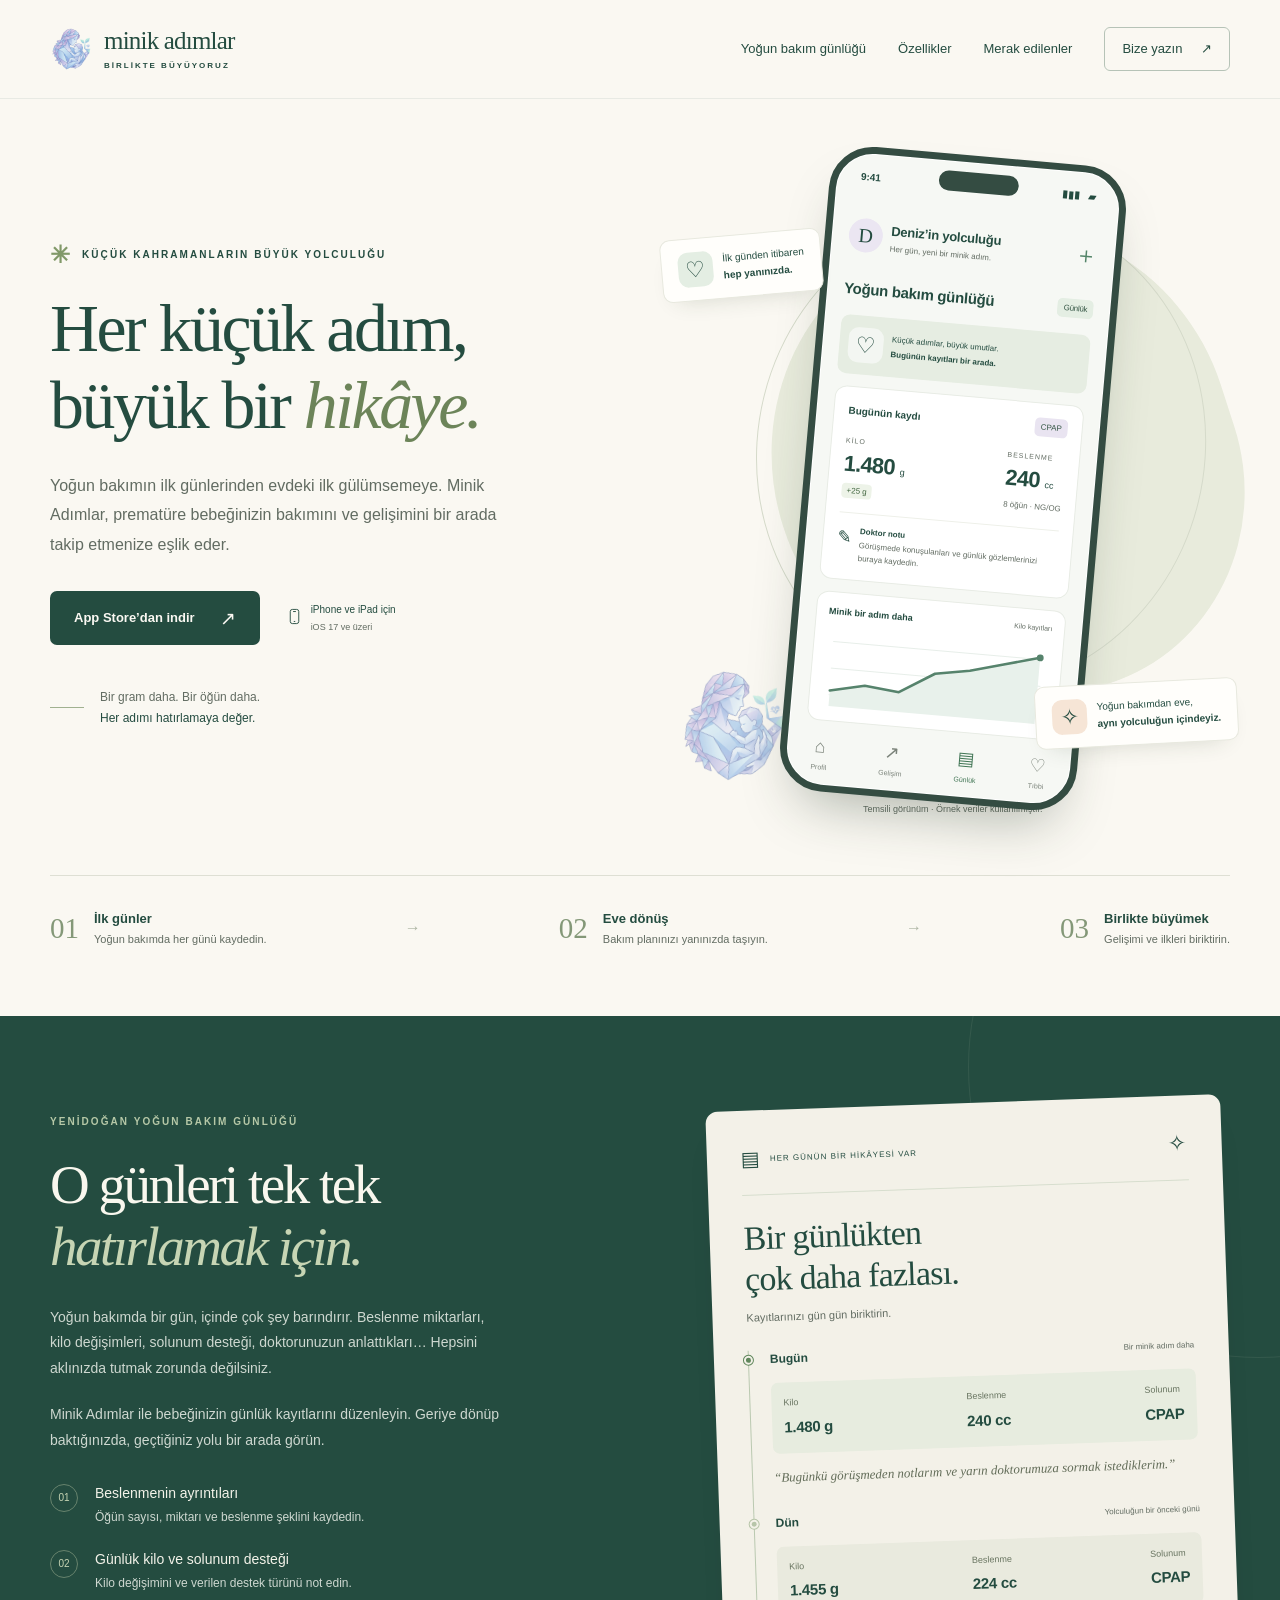
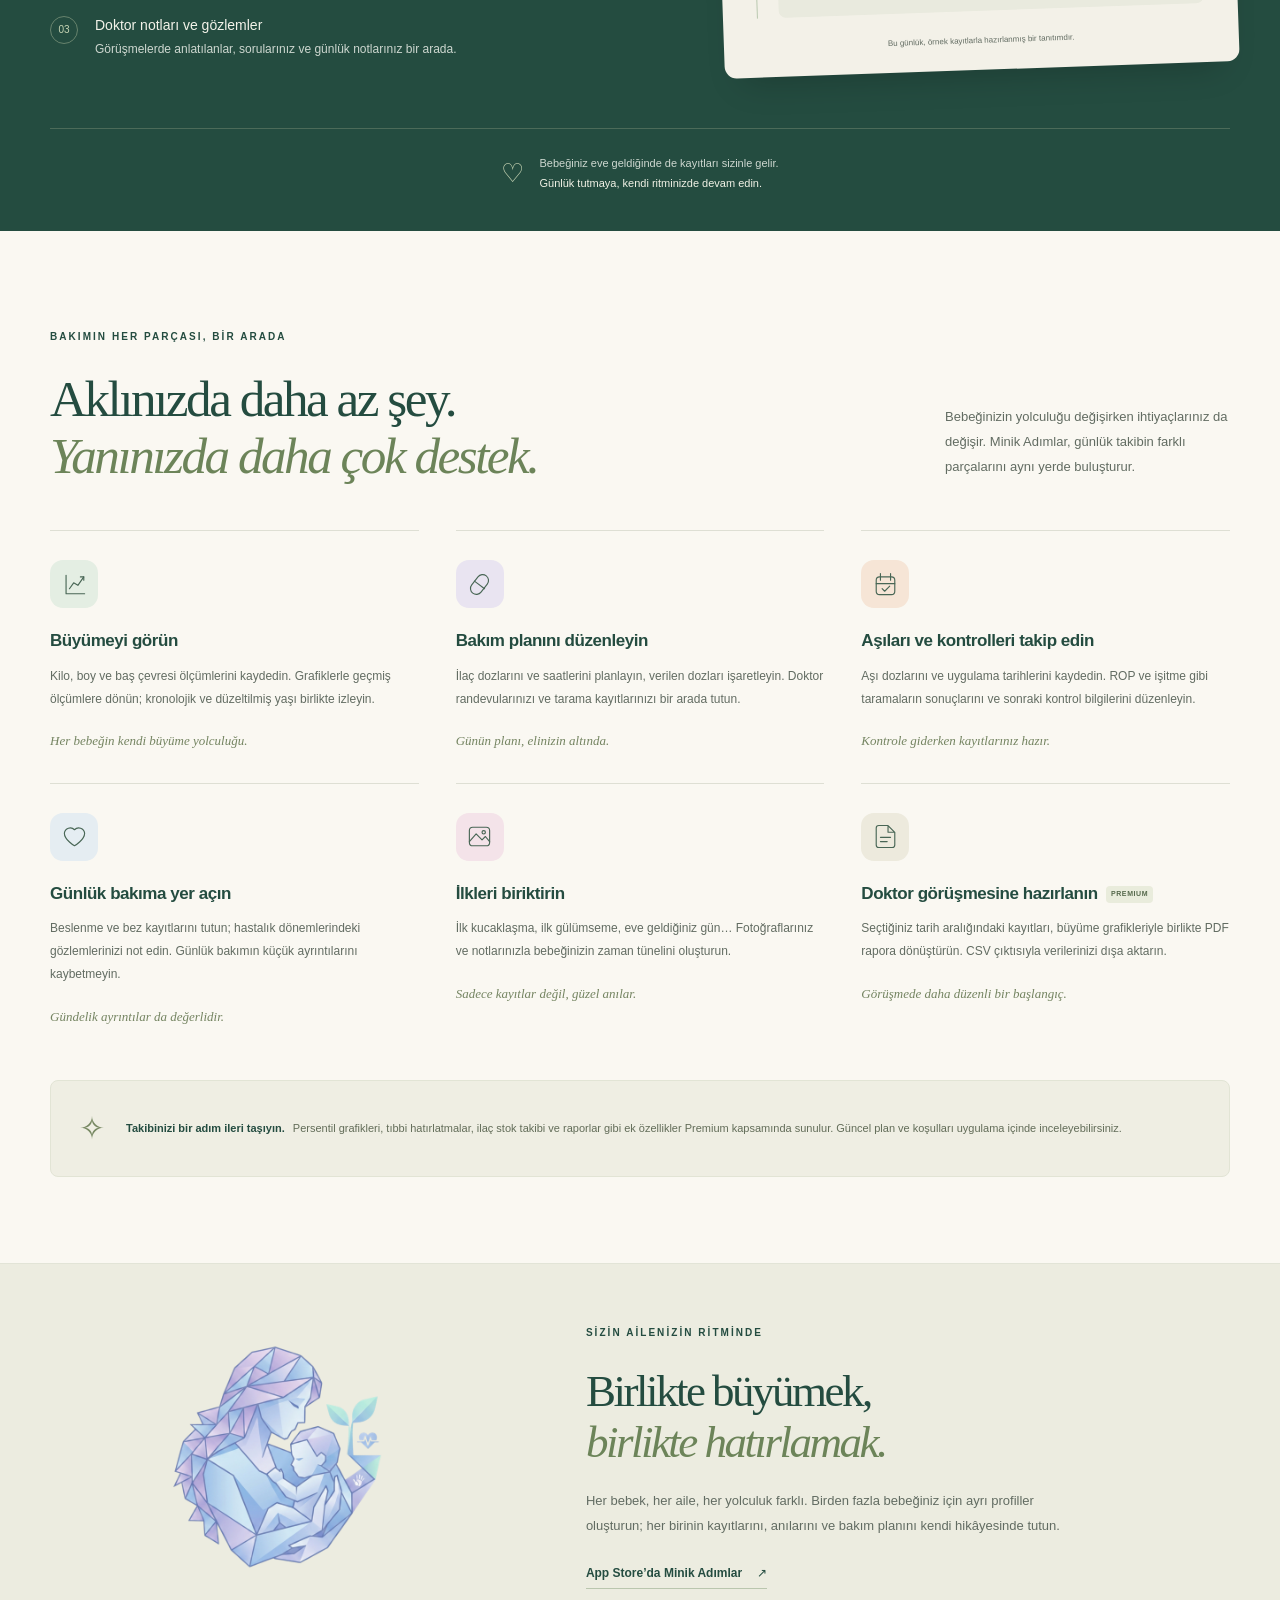
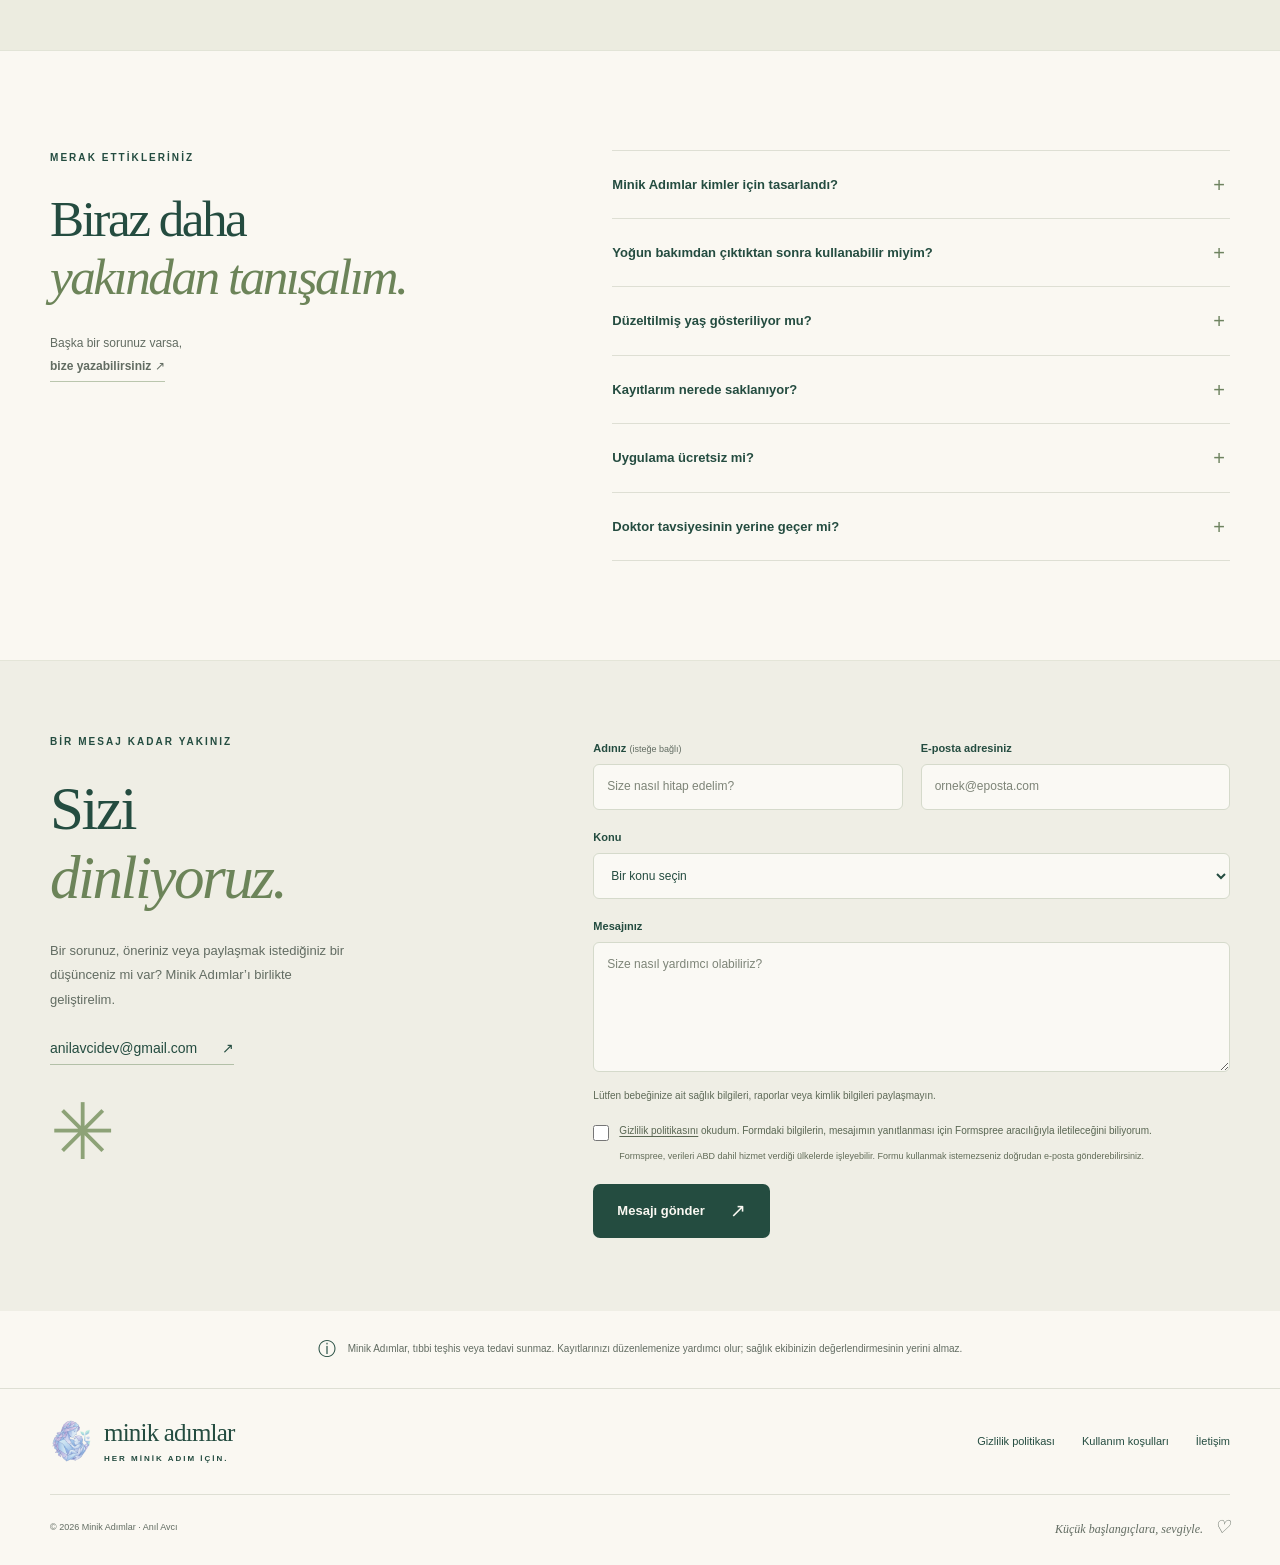
==== index.html @ fd96beaa "Add Turkish Minik Adımlar landing page and legal pages" ====
<!doctype html>
<html lang="tr">
<head>
  <meta charset="utf-8">
  <meta name="viewport" content="width=device-width, initial-scale=1">
  <meta name="theme-color" content="#244c40">
  <title>Minik Adımlar — Her küçük adım, büyük bir hikâye</title>
  <meta name="description" content="Prematüre bebeğinizin yoğun bakım günlüğü, büyüme, beslenme, ilaç ve aşı takibi bir arada. Minik Adımlar ile yoğun bakımdan eve uzanan yolculuğunuzu kaydedin.">
  <link rel="canonical" href="https://anlavc.github.io/minikadimlar/">
  <meta property="og:type" content="website">
  <meta property="og:locale" content="tr_TR">
  <meta property="og:title" content="Minik Adımlar — Her küçük adım, büyük bir hikâye">
  <meta property="og:description" content="Yoğun bakımın ilk günlerinden evdeki ilk gülümsemeye. Prematüre bebeğinizin yolculuğuna eşlik eden takip uygulaması.">
  <meta property="og:url" content="https://anlavc.github.io/minikadimlar/">
  <meta property="og:image" content="https://anlavc.github.io/minikadimlar/assets/app-icon.png">
  <meta name="twitter:card" content="summary">
  <link rel="icon" type="image/png" href="assets/app-icon.png">
  <link rel="apple-touch-icon" href="assets/app-icon.png">
  <link rel="stylesheet" href="assets/style.css">
  <script src="assets/site.js" defer></script>
</head>
<body>
  <a class="skip-link" href="#icerik">İçeriğe geç</a>
  <header class="site-header">
    <div class="container header-inner">
      <a class="brand" href="./" aria-label="Minik Adımlar ana sayfa"><img src="assets/brand.png" alt="" width="42" height="44"><span>minik adımlar<span class="brand-caption">BİRLİKTE BÜYÜYORUZ</span></span></a>
      <button class="menu-toggle" type="button" aria-expanded="false" aria-controls="main-nav" aria-label="Menüyü aç"><span></span><span></span></button>
      <nav id="main-nav" aria-label="Ana menü">
        <a href="#yogun-bakim">Yoğun bakım günlüğü</a>
        <a href="#ozellikler">Özellikler</a>
        <a href="#sorular">Merak edilenler</a>
        <a class="nav-contact" href="#iletisim">Bize yazın <span aria-hidden="true">↗</span></a>
      </nav>
    </div>
  </header>
  <main id="icerik">
    <section class="hero container" aria-labelledby="hero-title">
      <div class="hero-copy">
        <p class="eyebrow"><span class="tiny-flower" aria-hidden="true">✳</span> KÜÇÜK KAHRAMANLARIN BÜYÜK YOLCULUĞU</p>
        <h1 id="hero-title">Her küçük adım,<br>büyük bir <em>hikâye.</em></h1>
        <p class="hero-description">Yoğun bakımın ilk günlerinden evdeki ilk gülümsemeye. Minik Adımlar, prematüre bebeğinizin bakımını ve gelişimini bir arada takip etmenize eşlik eder.</p>
        <div class="hero-actions"><a class="button button-dark" href="https://apps.apple.com/tr/app/id6766058604" target="_blank" rel="noopener noreferrer">App Store’dan indir <span aria-hidden="true">↗</span></a><span class="platform"><svg aria-hidden="true" viewBox="0 0 24 24"><rect x="6" y="2" width="12" height="20" rx="3"/><path d="M10 5h4M11 19h2"/></svg> iPhone ve iPad için<br><small>iOS 17 ve üzeri</small></span></div>
        <div class="hero-note"><span class="note-line" aria-hidden="true"></span><p>Bir gram daha. Bir öğün daha.<br><strong>Her adımı hatırlamaya değer.</strong></p></div>
      </div>
      <div class="hero-visual">
        <div class="hero-orbit" aria-hidden="true"></div>
        <img class="hero-brand-art" src="assets/brand.png" alt="" width="170" height="174">
        <div class="floating-note note-top"><span class="small-icon mint" aria-hidden="true">♡</span><span>İlk günden itibaren<br><strong>hep yanınızda.</strong></span></div>
        <div class="phone" aria-label="Yoğun bakım günlüğünün temsili uygulama görünümü">
          <div class="phone-camera" aria-hidden="true"></div>
          <div class="phone-status" aria-hidden="true"><span>9:41</span><span>▮▮▮ &nbsp; ▰</span></div>
          <div class="phone-heading"><span class="baby-avatar" aria-hidden="true">D</span><div><strong>Deniz’in yolculuğu</strong><small>Her gün, yeni bir minik adım.</small></div><span class="phone-plus" aria-hidden="true">＋</span></div>
          <div class="phone-section-title"><span>Yoğun bakım günlüğü</span><span class="mini-badge">Günlük</span></div>
          <div class="phone-summary"><span class="small-icon" aria-hidden="true">♡</span><p>Küçük adımlar, büyük umutlar.<br><strong>Bugünün kayıtları bir arada.</strong></p></div>
          <div class="phone-card">
            <div class="card-topline"><strong>Bugünün kaydı</strong><span class="mini-badge lavender">CPAP</span></div>
            <div class="phone-metrics"><div><small>KİLO</small><strong>1.480 <span>g</span></strong><span class="weight-change">+25 g</span></div><div><small>BESLENME</small><strong>240 <span>cc</span></strong><span class="metric-note">8 öğün · NG/OG</span></div></div>
            <div class="phone-doctor-note"><span aria-hidden="true">✎</span><p><strong>Doktor notu</strong><br>Görüşmede konuşulanları ve günlük gözlemlerinizi buraya kaydedin.</p></div>
          </div>
          <div class="phone-chart"><div><strong>Minik bir adım daha</strong><span>Kilo kayıtları</span></div><svg viewBox="0 0 260 92" role="img" aria-label="Temsili kilo kayıtları çizgisi"><path d="M8 77H252M8 46H252M8 15H252" stroke="#e5ece7" fill="none"/><path d="M9 72L49 63L89 67L129 42L169 35L209 24L249 13L249 90H9Z" fill="#e8f1eb"/><path d="M9 72L49 63L89 67L129 42L169 35L209 24L249 13" fill="none" stroke="#56836c" stroke-width="3" stroke-linecap="round" stroke-linejoin="round"/><circle cx="249" cy="13" r="4" fill="#56836c"/></svg></div>
          <div class="phone-bottom" aria-hidden="true"><span>⌂<small>Profil</small></span><span>↗<small>Gelişim</small></span><span class="active">▤<small>Günlük</small></span><span>♡<small>Tıbbi</small></span></div>
        </div>
        <div class="floating-note note-bottom"><span class="small-icon peach" aria-hidden="true">✧</span><span>Yoğun bakımdan eve,<br><strong>aynı yolculuğun içindeyiz.</strong></span></div>
        <p class="demo-caption">Temsili görünüm · Örnek veriler kullanılmıştır.</p>
      </div>
    </section>
    <section class="journey container" aria-label="Bebeğinizin yolculuğunun aşamaları">
      <div><span class="journey-number">01</span><p><strong>İlk günler</strong><span>Yoğun bakımda her günü kaydedin.</span></p></div><span class="journey-connector" aria-hidden="true">→</span>
      <div><span class="journey-number">02</span><p><strong>Eve dönüş</strong><span>Bakım planınızı yanınızda taşıyın.</span></p></div><span class="journey-connector" aria-hidden="true">→</span>
      <div><span class="journey-number">03</span><p><strong>Birlikte büyümek</strong><span>Gelişimi ve ilkleri biriktirin.</span></p></div>
    </section>
    <section id="yogun-bakim" class="nicu-section" aria-labelledby="nicu-title">
      <div class="container nicu-grid">
        <div class="nicu-copy"><p class="eyebrow">YENİDOĞAN YOĞUN BAKIM GÜNLÜĞÜ</p><h2 id="nicu-title">O günleri tek tek<br><em>hatırlamak için.</em></h2><p>Yoğun bakımda bir gün, içinde çok şey barındırır. Beslenme miktarları, kilo değişimleri, solunum desteği, doktorunuzun anlattıkları… Hepsini aklınızda tutmak zorunda değilsiniz.</p><p>Minik Adımlar ile bebeğinizin günlük kayıtlarını düzenleyin. Geriye dönüp baktığınızda, geçtiğiniz yolu bir arada görün.</p><div class="nicu-features"><div><span aria-hidden="true">01</span><p><strong>Beslenmenin ayrıntıları</strong>Öğün sayısı, miktarı ve beslenme şeklini kaydedin.</p></div><div><span aria-hidden="true">02</span><p><strong>Günlük kilo ve solunum desteği</strong>Kilo değişimini ve verilen destek türünü not edin.</p></div><div><span aria-hidden="true">03</span><p><strong>Doktor notları ve gözlemler</strong>Görüşmelerde anlatılanlar, sorularınız ve günlük notlarınız bir arada.</p></div></div></div>
        <div class="nicu-diary">
          <div class="diary-header"><span class="diary-icon" aria-hidden="true">▤</span><span>HER GÜNÜN BİR HİKÂYESİ VAR</span><span aria-hidden="true">✧</span></div>
          <h3>Bir günlükten<br>çok daha fazlası.</h3><p class="diary-intro">Kayıtlarınızı gün gün biriktirin.</p>
          <div class="diary-entry"><div class="diary-dot" aria-hidden="true"></div><div class="diary-entry-top"><strong>Bugün</strong><span>Bir minik adım daha</span></div><div class="diary-values"><span><small>Kilo</small><strong>1.480 g</strong></span><span><small>Beslenme</small><strong>240 cc</strong></span><span><small>Solunum</small><strong>CPAP</strong></span></div><p class="diary-quote">“Bugünkü görüşmeden notlarım ve yarın doktorumuza sormak istediklerim.”</p></div>
          <div class="diary-entry previous"><div class="diary-dot" aria-hidden="true"></div><div class="diary-entry-top"><strong>Dün</strong><span>Yolculuğun bir önceki günü</span></div><div class="diary-values"><span><small>Kilo</small><strong>1.455 g</strong></span><span><small>Beslenme</small><strong>224 cc</strong></span><span><small>Solunum</small><strong>CPAP</strong></span></div></div>
          <p class="diary-footnote">Bu günlük, örnek kayıtlarla hazırlanmış bir tanıtımdır.</p>
        </div>
      </div>
      <div class="container nicu-bottom"><span aria-hidden="true">♡</span><p>Bebeğiniz eve geldiğinde de kayıtları sizinle gelir.<br><strong>Günlük tutmaya, kendi ritminizde devam edin.</strong></p></div>
    </section>
    <section id="ozellikler" class="features-section container" aria-labelledby="features-title">
      <div class="section-heading"><div><p class="eyebrow">BAKIMIN HER PARÇASI, BİR ARADA</p><h2 id="features-title">Aklınızda daha az şey.<br><em>Yanınızda daha çok destek.</em></h2></div><p>Bebeğinizin yolculuğu değişirken ihtiyaçlarınız da değişir. Minik Adımlar, günlük takibin farklı parçalarını aynı yerde buluşturur.</p></div>
      <div class="feature-grid">
        <article class="feature"><span class="feature-icon mint" aria-hidden="true"><svg viewBox="0 0 32 32"><path d="M6 5v22h22M10 21l5-7 5 3 7-10"/><path d="M23 7h4v4"/></svg></span><h3>Büyümeyi görün</h3><p>Kilo, boy ve baş çevresi ölçümlerini kaydedin. Grafiklerle geçmiş ölçümlere dönün; kronolojik ve düzeltilmiş yaşı birlikte izleyin.</p><span class="feature-detail">Her bebeğin kendi büyüme yolculuğu.</span></article>
        <article class="feature"><span class="feature-icon lavender" aria-hidden="true"><svg viewBox="0 0 32 32"><rect x="9" y="3" width="14" height="26" rx="7" transform="rotate(38 16 16)"/><path d="M10 12l12 9"/></svg></span><h3>Bakım planını düzenleyin</h3><p>İlaç dozlarını ve saatlerini planlayın, verilen dozları işaretleyin. Doktor randevularınızı ve tarama kayıtlarınızı bir arada tutun.</p><span class="feature-detail">Günün planı, elinizin altında.</span></article>
        <article class="feature"><span class="feature-icon peach" aria-hidden="true"><svg viewBox="0 0 32 32"><rect x="5" y="7" width="22" height="21" rx="4"/><path d="M10 3v8M22 3v8M5 15h22M12 21l3 3 6-6"/></svg></span><h3>Aşıları ve kontrolleri takip edin</h3><p>Aşı dozlarını ve uygulama tarihlerini kaydedin. ROP ve işitme gibi taramaların sonuçlarını ve sonraki kontrol bilgilerini düzenleyin.</p><span class="feature-detail">Kontrole giderken kayıtlarınız hazır.</span></article>
        <article class="feature"><span class="feature-icon blue" aria-hidden="true"><svg viewBox="0 0 32 32"><path d="M16 27S4 20 4 12a7 7 0 0 1 12-4 7 7 0 0 1 12 4c0 8-12 15-12 15Z"/></svg></span><h3>Günlük bakıma yer açın</h3><p>Beslenme ve bez kayıtlarını tutun; hastalık dönemlerindeki gözlemlerinizi not edin. Günlük bakımın küçük ayrıntılarını kaybetmeyin.</p><span class="feature-detail">Gündelik ayrıntılar da değerlidir.</span></article>
        <article class="feature"><span class="feature-icon pink" aria-hidden="true"><svg viewBox="0 0 32 32"><rect x="4" y="5" width="24" height="22" rx="4"/><circle cx="21" cy="11" r="2"/><path d="m4 22 8-9 7 7 4-4 5 6"/></svg></span><h3>İlkleri biriktirin</h3><p>İlk kucaklaşma, ilk gülümseme, eve geldiğiniz gün… Fotoğraflarınız ve notlarınızla bebeğinizin zaman tünelini oluşturun.</p><span class="feature-detail">Sadece kayıtlar değil, güzel anılar.</span></article>
        <article class="feature"><span class="feature-icon sand" aria-hidden="true"><svg viewBox="0 0 32 32"><path d="M19 3H8a3 3 0 0 0-3 3v20a3 3 0 0 0 3 3h16a3 3 0 0 0 3-3V11ZM19 3v8h8M10 17h12M10 22h8"/></svg></span><h3>Doktor görüşmesine hazırlanın <span class="pro-tag">PREMIUM</span></h3><p>Seçtiğiniz tarih aralığındaki kayıtları, büyüme grafikleriyle birlikte PDF rapora dönüştürün. CSV çıktısıyla verilerinizi dışa aktarın.</p><span class="feature-detail">Görüşmede daha düzenli bir başlangıç.</span></article>
      </div>
      <div class="premium-note"><span aria-hidden="true">✧</span><p><strong>Takibinizi bir adım ileri taşıyın.</strong> Persentil grafikleri, tıbbi hatırlatmalar, ilaç stok takibi ve raporlar gibi ek özellikler Premium kapsamında sunulur. Güncel plan ve koşulları uygulama içinde inceleyebilirsiniz.</p></div>
    </section>
    <section class="care-section" aria-labelledby="care-title"><div class="container care-inner"><img src="assets/brand.png" alt="Pastel renklerde anne ve bebeği gösteren Minik Adımlar illüstrasyonu" width="240" height="246" loading="lazy"><div><p class="eyebrow">SİZİN AİLENİZİN RİTMİNDE</p><h2 id="care-title">Birlikte büyümek,<br><em>birlikte hatırlamak.</em></h2><p>Her bebek, her aile, her yolculuk farklı. Birden fazla bebeğiniz için ayrı profiller oluşturun; her birinin kayıtlarını, anılarını ve bakım planını kendi hikâyesinde tutun.</p><a class="text-link" href="https://apps.apple.com/tr/app/id6766058604" target="_blank" rel="noopener noreferrer">App Store’da Minik Adımlar <span aria-hidden="true">↗</span></a></div></div></section>
    <section id="sorular" class="faq-section container" aria-labelledby="faq-title"><div><p class="eyebrow">MERAK ETTİKLERİNİZ</p><h2 id="faq-title">Biraz daha<br><em>yakından tanışalım.</em></h2><p>Başka bir sorunuz varsa,<br><a class="text-link" href="#iletisim">bize yazabilirsiniz ↗</a></p></div><div class="faq-list">
      <details><summary>Minik Adımlar kimler için tasarlandı?</summary><p>Özellikle prematüre bebeği olan ebeveynler ve bakım verenler için tasarlandı. Yoğun bakım sürecinde günlük kayıt tutmak, eve dönüşte bakım planını düzenlemek ve sonraki dönemlerde büyüme ile anıları takip etmek için kullanılabilir.</p></details>
      <details><summary>Yoğun bakımdan çıktıktan sonra kullanabilir miyim?</summary><p>Evet. Günlük kayıtlarınızı tutmaya devam edebilir; büyüme, ilaç, aşı, randevu ve zaman tüneli bölümlerini kullanabilirsiniz. Günlük bölümünün görünürlüğünü bebeğinizin profiline göre Ayarlar’dan değiştirebilirsiniz.</p></details>
      <details><summary>Düzeltilmiş yaş gösteriliyor mu?</summary><p>Evet. Uygulama, girdiğiniz doğum tarihi ve beklenen doğum tarihini kullanarak kronolojik ve düzeltilmiş yaşı hesaplar. Yaşın hangi şekilde gösterileceğini Ayarlar’dan seçebilirsiniz. Gelişimin değerlendirilmesi için doktorunuzun görüşünü esas alın.</p></details>
      <details><summary>Kayıtlarım nerede saklanıyor?</summary><p>Bebek profilleri ve bakım kayıtları cihazınızda tutulur. Uygulama kullanım analizi, hata takibi ve abonelik yönetimi için üçüncü taraf hizmetler kullanır. Hangi verilerin nasıl işlendiğini <a href="gizlilik-politikasi/">gizlilik politikamızda</a> açıklıyoruz.</p></details>
      <details><summary>Uygulama ücretsiz mi?</summary><p>Uygulamada temel takip özellikleri ve Premium özellikler bulunur. Persentil grafikleri, tıbbi hatırlatmalar, ilaç stok takibi ve PDF/CSV raporları gibi ek özellikler Premium kapsamındadır. Güncel fiyatlar, kullanım sınırları ve varsa deneme koşulları satın almadan önce uygulama içinde gösterilir.</p></details>
      <details><summary>Doktor tavsiyesinin yerine geçer mi?</summary><p>Minik Adımlar bir kayıt ve takip aracıdır. Teşhis koymaz, tedavi veya ilaç dozu önermez; hastane monitörleriyle bağlantılı değildir. Tıbbi kararları bebeğinizin sağlık ekibiyle alın. Acil bir durumda 112’yi arayın.</p></details>
    </div></section>
    <section id="iletisim" class="contact-section" aria-labelledby="contact-title"><div class="container contact-grid"><div class="contact-copy"><p class="eyebrow">BİR MESAJ KADAR YAKINIZ</p><h2 id="contact-title">Sizi <br><em>dinliyoruz.</em></h2><p>Bir sorunuz, öneriniz veya paylaşmak istediğiniz bir düşünceniz mi var? Minik Adımlar’ı birlikte geliştirelim.</p><a class="contact-email" href="mailto:anilavcidev@gmail.com">anilavcidev@gmail.com <span aria-hidden="true">↗</span></a><div class="contact-flower" aria-hidden="true">✳</div></div>
      <form id="contact-form" class="contact-form" action="https://formspree.io/f/mkjozerq" method="post">
        <div class="form-row"><div class="field"><label for="name">Adınız <span>(isteğe bağlı)</span></label><input id="name" name="name" autocomplete="name" maxlength="100" placeholder="Size nasıl hitap edelim?"></div><div class="field"><label for="email">E-posta adresiniz</label><input id="email" type="email" name="email" autocomplete="email" required maxlength="254" placeholder="ornek@eposta.com"></div></div>
        <div class="field"><label for="subject">Konu</label><select id="subject" name="subject" required><option value="" disabled selected>Bir konu seçin</option>Uygulama hakkında soru</option><option>Öneri ve geri bildirim</option><option>Teknik destek</option><option>Gizlilik ve veri talepleri</option><option>Diğer</option></select></div>
        <div class="field"><label for="message">Mesajınız</label><textarea id="message" name="message" rows="5" required minlength="10" maxlength="5000" aria-describedby="message-help" placeholder="Size nasıl yardımcı olabiliriz?"></textarea><p id="message-help" class="field-help">Lütfen bebeğinize ait sağlık bilgileri, raporlar veya kimlik bilgileri paylaşmayın.</p></div>
        <div class="honeypot" aria-hidden="true"><label for="company">Bu alanı boş bırakın</label><input id="company" name="_gotcha" tabindex="-1" autocomplete="off"></div>
        <input type="hidden" name="_subject" value="Minik Adımlar — Web sitesi iletişim formu">
        <label class="consent"><input type="checkbox" name="privacy_acknowledgment" value="okundu" required><span><a href="gizlilik-politikasi/">Gizlilik politikasını</a> okudum. Formdaki bilgilerin, mesajımın yanıtlanması için Formspree aracılığıyla iletileceğini biliyorum.</span></label>
        <p class="form-provider">Formspree, verileri ABD dahil hizmet verdiği ülkelerde işleyebilir. Formu kullanmak istemezseniz doğrudan e-posta gönderebilirsiniz.</p>
        <div class="form-bottom"><button class="button button-dark" type="submit">Mesajı gönder <span aria-hidden="true">↗</span></button><span class="form-status" id="form-status" role="status" aria-live="polite" tabindex="-1"></span></div>
        <noscript><p class="field-help">Mesajınız Formspree üzerinden gönderilir; sonuç sayfasına yönlendirilirsiniz.</p></noscript>
      </form></div></section>
    <aside class="medical-notice container"><span aria-hidden="true">ⓘ</span><p>Minik Adımlar, tıbbi teşhis veya tedavi sunmaz. Kayıtlarınızı düzenlemenize yardımcı olur; sağlık ekibinizin değerlendirmesinin yerini almaz.</p></aside>
  </main>
  <footer class="site-footer"><div class="container footer-top"><a class="brand" href="./"><img src="assets/brand.png" alt="" width="42" height="44"><span>minik adımlar<span class="brand-caption">HER MİNİK ADIM İÇİN.</span></span></a><nav aria-label="Alt menü"><a href="gizlilik-politikasi/">Gizlilik politikası</a><a href="kullanim-kosullari/">Kullanım koşulları</a><a href="#iletisim">İletişim</a></nav></div><div class="container footer-bottom"><span>© 2026 Minik Adımlar · Anıl Avcı</span><span>Küçük başlangıçlara, sevgiyle. <span aria-hidden="true">♡</span></span></div></footer>
</body>
</html>
---- assets/style.css ----
:root{--cream:#faf8f2;--ink:#244c40;--muted:#626c62;--line:#dedfd4;--mint:#e4eee3;--lavender:#e9e4f1;--peach:#f6e5d6;--blue:#e5edf2;--pink:#f4e3e9;--sand:#edeadd;--serif:Georgia,'Times New Roman',serif;--sans:-apple-system,BlinkMacSystemFont,'Segoe UI',sans-serif}
*{box-sizing:border-box}html{scroll-behavior:smooth;scroll-padding-top:100px}body{margin:0;background:var(--cream);color:var(--ink);font-family:var(--sans);font-size:16px;line-height:1.65;-webkit-font-smoothing:antialiased}a{color:inherit;text-decoration:none}button,input,select,textarea{font:inherit}button,a,input,select,textarea,summary{-webkit-tap-highlight-color:transparent}img{max-width:100%;height:auto}svg{display:block}button{cursor:pointer}::selection{background:#d7e6d2}a:focus-visible,button:focus-visible,summary:focus-visible,input:focus-visible,select:focus-visible,textarea:focus-visible,[tabindex]:focus-visible{outline:3px solid #6b8260;outline-offset:5px}.container{width:min(1180px,calc(100% - 96px));margin-inline:auto}.skip-link{position:fixed;top:-100px;left:20px;background:var(--ink);color:white;padding:12px 20px;z-index:100}.skip-link:focus{top:12px}.site-header{position:sticky;top:0;z-index:20;background:rgba(250,248,242,.96);border-bottom:1px solid rgba(36,76,64,.08);backdrop-filter:blur(14px)}.header-inner{min-height:98px;display:flex;align-items:center;justify-content:space-between;gap:30px}.brand{display:flex;align-items:center;gap:12px;line-height:1.1;flex-shrink:0}.brand>span{font-family:var(--serif);font-size:25px;letter-spacing:-.8px}.brand img{width:42px;height:44px;object-fit:contain}.brand-caption{display:block;font-family:var(--sans);font-size:8px;font-weight:600;letter-spacing:2px;margin-top:8px}.site-header nav{display:flex;align-items:center;gap:32px;font-size:13px;font-weight:500}.site-header nav a{padding-block:10px;transition:color .2s}.site-header nav a:hover{color:#648565}.site-header nav .nav-contact{border:1px solid #b6c3b7;padding:10px 17px;border-radius:6px}.nav-contact span{margin-left:15px}.menu-toggle{display:none}.eyebrow{font-size:10px;letter-spacing:2.05px;font-weight:650;margin:0 0 24px;display:flex;align-items:center;gap:10px}.tiny-flower{font-size:24px;color:#819969;line-height:1}h1,h2,h3,p{margin-top:0}h1,h2{font-family:var(--serif);font-weight:400;letter-spacing:-2.5px;line-height:1.13}h1{font-size:clamp(50px,5.3vw,73px);margin-bottom:26px}h1 em,h2 em{font-weight:400;color:#6c8459}h2{font-size:clamp(38px,4vw,53px);margin-bottom:26px}h3{font-weight:550}p{margin-bottom:20px}.hero{display:grid;grid-template-columns:1.06fr 1fr;align-items:center;min-height:728px;gap:38px;padding-top:56px;padding-bottom:58px}.hero-copy{position:relative;z-index:2}.hero-description{max-width:465px;font-size:16px;line-height:1.85;color:var(--muted);margin-bottom:32px}.hero-actions{display:flex;align-items:center;gap:26px}.button{display:inline-flex;align-items:center;justify-content:center;gap:25px;padding:16px 23px;font-size:13px;font-weight:550;border:1px solid transparent;border-radius:7px;line-height:1.5;transition:background .2s,transform .2s}.button:hover{transform:translateY(-2px)}.button-dark{color:var(--cream);background:var(--ink)}.button-dark:hover{background:#346554}.button span{font-size:19px;line-height:1}.platform{font-size:10px;line-height:1.7;position:relative;padding-left:25px}.platform svg{width:17px;height:23px;position:absolute;left:0;top:4px;fill:none;stroke:currentColor;stroke-width:1.3}.platform small{font-size:9px;color:var(--muted)}.hero-note{display:flex;align-items:center;gap:16px;margin-top:42px}.note-line{width:34px;height:1px;background:#a0b190}.hero-note p{font-size:12px;color:var(--muted);margin:0;line-height:1.75}.hero-note strong{font-weight:500;color:var(--ink)}.hero-visual{position:relative;min-height:610px;display:flex;align-items:center;justify-content:center;padding-bottom:15px}.hero-orbit{position:absolute;background:#e8ebdc;width:460px;height:480px;border-radius:48% 48% 43% 52%;transform:rotate(-18deg);top:70px;right:-5px}.hero-orbit:after{content:'';position:absolute;inset:-24px 24px 20px -12px;border:1px solid #d5daca;border-radius:50%;transform:rotate(32deg)}.hero-brand-art{position:absolute;width:112px;left:0;bottom:36px;opacity:.7;transform:rotate(-9deg)}.phone{position:relative;width:298px;min-height:570px;border:7px solid #344c42;border-radius:44px;background:#f6f8f4;box-shadow:0 30px 55px -22px rgba(34,54,37,.37),inset 0 0 0 1px #fff;padding:15px 17px 10px;transform:rotate(5deg);z-index:2;overflow:hidden}.phone-camera{position:absolute;top:10px;left:calc(50% - 40px);width:80px;height:20px;border-radius:20px;background:#344c42}.phone-status{font-size:10px;font-weight:700;display:flex;justify-content:space-between;margin:1px 7px 31px}.phone-heading{display:flex;gap:8px;align-items:center;margin-bottom:23px}.baby-avatar{width:34px;height:34px;border-radius:50%;background:#ebe6f2;display:grid;place-items:center;font-family:var(--serif);font-size:20px;flex-shrink:0}.phone-heading strong{font-size:13px;display:block;letter-spacing:-.25px}.phone-heading small{font-size:8px;color:var(--muted);display:block}.phone-plus{margin-left:auto;color:#538468;font-size:23px}.phone-section-title{font-size:15px;font-weight:650;letter-spacing:-.3px;display:flex;align-items:center;justify-content:space-between;gap:5px;margin-bottom:13px}.mini-badge{font-size:8px;background:var(--mint);color:#365746;border-radius:5px;padding:3px 6px;font-weight:500}.phone-summary{display:flex;gap:8px;align-items:center;background:#e6ede2;padding:12px 9px;border-radius:9px;margin-bottom:12px}.phone-summary p{font-size:8px;margin:0;line-height:1.8}.small-icon{font-size:22px;display:grid;place-items:center;width:35px;height:35px;border-radius:10px;flex-shrink:0}.phone-summary .small-icon{background:rgba(255,255,255,.55)}.phone-card{background:white;padding:14px;border:1px solid #e8ece5;border-radius:12px;margin-bottom:12px}.card-topline{display:flex;align-items:center;justify-content:space-between;font-size:10px;margin-bottom:15px}.mint{background:var(--mint)}.lavender{background:var(--lavender)}.peach{background:var(--peach)}.blue{background:var(--blue)}.pink{background:var(--pink)}.sand{background:var(--sand)}.phone-metrics{display:flex;justify-content:space-between;gap:15px}.phone-metrics>div{display:flex;flex-direction:column;align-items:flex-start}.phone-metrics small{font-size:7px;color:var(--muted);letter-spacing:1px;margin-bottom:2px}.phone-metrics strong{font-size:22px;line-height:1.4;letter-spacing:-.8px}.phone-metrics strong span{font-size:9px;letter-spacing:0;font-weight:400}.weight-change{font-size:8px;background:#edf3e8;color:#426640;padding:1px 5px;border-radius:4px;margin-top:3px}.metric-note{font-size:8px;color:var(--muted);margin-top:4px}.phone-doctor-note{margin-top:14px;padding-top:11px;border-top:1px solid #eef0e9;display:flex;gap:8px}.phone-doctor-note>span{font-size:17px}.phone-doctor-note p{font-size:8px;line-height:1.7;color:var(--muted);margin:0}.phone-doctor-note strong{color:var(--ink);font-weight:550}.phone-chart{background:white;border:1px solid #e8ece5;padding:12px;border-radius:12px}.phone-chart>div{display:flex;justify-content:space-between;font-size:9px;margin-bottom:9px}.phone-chart>div span{font-size:7px;color:var(--muted)}.phone-chart svg{width:100%;height:80px}.phone-bottom{display:flex;justify-content:space-between;font-size:18px;line-height:1.3;padding:15px 8px 3px;color:#7b837a}.phone-bottom span{text-align:center}.phone-bottom small{display:block;font-size:7px;padding-top:4px}.phone-bottom .active{color:#407554}.floating-note{position:absolute;z-index:3;background:#fffefb;box-shadow:0 12px 25px -15px rgba(42,62,34,.2);border:1px solid #e8e9df;padding:13px 16px;display:flex;align-items:center;gap:10px;border-radius:10px;font-size:10px;line-height:1.65}.floating-note strong{font-weight:550}.note-top{top:79px;left:-15px;transform:rotate(-5deg)}.note-bottom{bottom:72px;right:-8px;transform:rotate(-3deg)}.demo-caption{position:absolute;bottom:0;left:0;right:0;text-align:center;font-size:9px;color:var(--muted);margin:0}.journey{display:flex;justify-content:space-between;align-items:center;padding-block:31px 38px;border-top:1px solid var(--line);gap:15px}.journey>div{display:flex;align-items:center;gap:15px}.journey-number{font-family:var(--serif);font-size:29px;color:#849878;line-height:1}.journey p{margin:0;font-size:11px;line-height:1.8}.journey strong,.journey p span{display:block}.journey strong{font-size:13px;font-weight:550}.journey p span{color:var(--muted)}.journey-connector{color:#adb5a4}.nicu-section{background:#244c40;color:#f7f6eb;margin-top:28px;padding:87px 0 36px;position:relative;overflow:hidden}.nicu-section:before{content:'';position:absolute;width:580px;height:580px;border:1px solid rgba(235,243,216,.08);border-radius:50%;right:-270px;top:-240px;pointer-events:none}.nicu-grid{display:grid;grid-template-columns:1fr .91fr;gap:100px;align-items:center}.nicu-copy .eyebrow{color:#b6c8a7}.nicu-copy h2{font-size:55px;color:#f9f7ee}.nicu-copy h2 em{color:#c7d5b4}.nicu-copy>p:not(.eyebrow){font-size:14px;line-height:1.85;color:#ced8d0;max-width:455px}.nicu-features{margin-top:28px}.nicu-features>div{display:flex;gap:17px;margin-top:20px}.nicu-features>div>span{font-size:10px;width:28px;height:28px;display:grid;place-items:center;border:1px solid #67836d;border-radius:50%;flex-shrink:0;color:#c7d5b4;margin-top:2px}.nicu-features p{font-size:12px;color:#ced8d0;margin:0}.nicu-features strong{display:block;font-size:14px;color:#f3f3e9;font-weight:500;margin-bottom:3px}.nicu-diary{background:#f3f1e8;color:var(--ink);border-radius:12px;padding:30px 34px 23px;transform:rotate(-2deg);box-shadow:0 22px 35px -18px rgba(0,0,0,.2)}.diary-header{display:flex;align-items:center;gap:9px;padding-bottom:18px;border-bottom:1px solid #d7dece;font-size:8px;letter-spacing:1px}.diary-header>span:last-child{margin-left:auto;font-size:22px}.diary-icon{font-size:20px}.nicu-diary h3{font-family:var(--serif);font-size:34px;font-weight:400;letter-spacing:-.8px;line-height:1.2;margin:23px 0 8px}.diary-intro{font-size:11px;color:var(--muted);margin-bottom:24px}.diary-entry{border-left:1px solid #bac9b0;padding-left:21px;position:relative;padding-bottom:24px}.diary-dot{position:absolute;left:-5px;top:5px;width:9px;height:9px;border:2px solid #f3f1e8;border-radius:50%;background:#60875c;box-shadow:0 0 0 1px #60875c}.diary-entry-top{display:flex;align-items:center;justify-content:space-between;gap:10px;font-size:12px;margin-bottom:13px}.diary-entry-top strong{font-weight:600}.diary-entry-top>span{font-size:8px;color:var(--muted)}.diary-values{display:flex;justify-content:space-between;gap:10px;background:#e7ecdf;padding:13px 12px;border-radius:7px}.diary-values small{display:block;font-size:9px;color:#697561;margin-bottom:4px}.diary-values strong{font-size:15px;font-weight:550;letter-spacing:-.3px}.diary-quote{font-family:var(--serif);font-size:13px;font-style:italic;line-height:1.75;margin:13px 0 0;color:#626c58}.previous{padding-bottom:0}.previous .diary-dot{background:#b7c5a9;box-shadow:0 0 0 1px #b7c5a9}.previous .diary-values{background:#e9eade}.diary-footnote{font-size:8px;text-align:center;color:var(--muted);margin:23px 0 0}.nicu-bottom{border-top:1px solid #4c6b59;margin-top:58px;padding-top:23px;display:flex;align-items:center;justify-content:center;gap:15px;text-align:left}.nicu-bottom>span{font-size:26px;color:#c7d5b4}.nicu-bottom p{font-size:11px;color:#ced8d0;line-height:1.8;margin:0}.nicu-bottom strong{font-weight:500;color:#f1f2e6}.features-section{padding-block:98px 86px}.section-heading{display:flex;justify-content:space-between;align-items:flex-end;gap:60px;margin-bottom:35px}.section-heading h2{margin-bottom:10px}.section-heading>p{max-width:285px;font-size:13px;color:var(--muted);line-height:1.9;margin-bottom:16px}.feature-grid{display:grid;grid-template-columns:repeat(3,1fr);gap:0 37px}.feature{padding:29px 0;border-top:1px solid var(--line)}.feature-icon{width:48px;height:48px;border-radius:13px;display:grid;place-items:center;margin-bottom:20px}.feature-icon svg{width:27px;height:27px;fill:none;stroke:#486655;stroke-width:1.35;stroke-linecap:round;stroke-linejoin:round}.feature h3{font-size:17px;font-weight:550;letter-spacing:-.45px;margin-bottom:11px;line-height:1.5}.feature p{font-size:12px;color:var(--muted);line-height:1.9;margin-bottom:17px}.feature-detail{font-family:var(--serif);font-size:13px;font-style:italic;color:#748461}.pro-tag{display:inline-block;vertical-align:middle;background:#e9ecdc;color:#56694c;font-size:7px;font-weight:650;letter-spacing:.6px;border-radius:4px;padding:3px 5px;margin-left:4px}.premium-note{display:flex;align-items:center;gap:21px;background:#efeee3;border:1px solid #e2e4d5;border-radius:8px;margin-top:22px;padding:22px 28px}.premium-note>span{font-size:31px;color:#778862}.premium-note p{font-size:11px;line-height:1.8;margin:0;color:#626c58}.premium-note strong{color:var(--ink);font-weight:600;margin-right:5px}.care-section{background:#ecece0;border-block:1px solid #e2e4d7}.care-inner{display:grid;grid-template-columns:.7fr 1fr;gap:85px;align-items:center;padding-block:61px}.care-inner>img{width:230px;max-height:250px;object-fit:contain;justify-self:center}.care-inner>div{max-width:560px}.care-inner h2{font-size:45px;margin-bottom:22px}.care-inner p:not(.eyebrow){font-size:13px;color:var(--muted);max-width:480px;line-height:1.9}.text-link{display:inline-block;font-size:12px;font-weight:550;border-bottom:1px solid #bac6ae;padding-bottom:4px}.text-link span{margin-left:12px}.text-link:hover{color:#638155}.faq-section{display:grid;grid-template-columns:.85fr 1.1fr;gap:85px;padding-block:99px}.faq-section>div>p:last-child{font-size:12px;color:var(--muted);line-height:1.9}.faq-list{border-top:1px solid var(--line)}details{border-bottom:1px solid var(--line)}summary{padding:23px 32px 23px 0;list-style:none;position:relative;cursor:pointer;font-size:13px;font-weight:550}summary::-webkit-details-marker{display:none}summary:after{content:'+';font-size:20px;font-weight:400;position:absolute;right:5px;top:18px;color:#6e8360}details[open] summary:after{content:'−'}details p{font-size:12px;color:var(--muted);line-height:1.9;padding-right:25px;padding-bottom:9px}details p a{text-decoration:underline;text-underline-offset:3px}.contact-section{background:#efeee5;border-top:1px solid #e4e5d8;padding-block:73px}.contact-grid{display:grid;grid-template-columns:.78fr 1.12fr;gap:100px}.contact-copy h2{font-size:61px}.contact-copy>p:not(.eyebrow){font-size:13px;line-height:1.9;color:var(--muted);max-width:300px}.contact-email{display:inline-flex;align-items:center;gap:25px;font-size:14px;border-bottom:1px solid #b3c0a8;padding-block:4px}.contact-flower{font-size:78px;color:#8da277;line-height:1;margin-top:28px}.contact-form{padding-top:5px}.form-row{display:grid;grid-template-columns:1fr 1fr;gap:18px}.field{margin-bottom:18px}.field label{display:block;font-size:11px;font-weight:550;margin-bottom:7px}.field label>span{font-size:9px;font-weight:400;color:var(--muted)}input:not([type=checkbox]),select,textarea{width:100%;background:#faf9f4;border:1px solid #d5dacb;border-radius:6px;color:var(--ink);padding:12px 13px;font-size:12px;line-height:1.65}select{min-height:46px}textarea{resize:vertical;min-height:130px}input::placeholder,textarea::placeholder{color:#7d8477}input:focus,select:focus,textarea:focus{border-color:#7a9367}.field-help{font-size:10px;color:#5e6a57;line-height:1.7;margin:6px 0 0}.honeypot{position:absolute;left:-10000px;top:auto;width:1px;height:1px;overflow:hidden}.consent{display:flex;align-items:flex-start;gap:10px;font-size:10px;line-height:1.8;color:#596652;margin-bottom:8px}.consent input{width:16px;height:16px;flex-shrink:0;accent-color:var(--ink);margin:3px 0 0}.consent a{text-decoration:underline;text-underline-offset:2px}.form-provider{font-size:9px;line-height:1.7;color:#626c58;margin-left:26px;margin-bottom:20px}.form-bottom{display:flex;gap:20px;align-items:center}.form-status{font-size:11px;line-height:1.65;max-width:280px}.form-status:empty{display:none}.form-status.error{color:#943f2d}.form-status.success{color:#30634b}.button:disabled{opacity:.7;cursor:wait;transform:none}.medical-notice{display:flex;align-items:center;justify-content:center;gap:12px;padding-block:24px}.medical-notice>span{font-size:18px}.medical-notice p{font-size:10px;color:var(--muted);margin:0;max-width:840px}.site-footer{border-top:1px solid var(--line)}.footer-top{display:flex;justify-content:space-between;align-items:center;gap:30px;padding-block:30px}.footer-top nav{display:flex;gap:27px;font-size:11px}.footer-top nav a:hover{text-decoration:underline;text-underline-offset:4px}.footer-bottom{padding-block:18px 23px;border-top:1px solid var(--line);display:flex;align-items:center;justify-content:space-between;font-size:9px;color:var(--muted)}.footer-bottom>span:last-child{font-family:var(--serif);font-style:italic;font-size:12px}.footer-bottom>span:last-child span{margin-left:8px;font-size:18px}.legal-hero{padding:63px 0 42px;border-bottom:1px solid var(--line)}.legal-hero h1{font-size:58px;margin-bottom:18px}.legal-hero p{font-size:12px;color:var(--muted);max-width:700px;margin-bottom:0}.legal-meta{display:flex;gap:18px;flex-wrap:wrap;margin-top:20px;font-size:10px;color:var(--muted)}.legal-layout{display:grid;grid-template-columns:220px 1fr;gap:70px;padding-block:48px 80px}.legal-toc{position:sticky;top:130px;align-self:start}.legal-toc p{font-size:10px;font-weight:600;letter-spacing:1.2px;margin-bottom:15px}.legal-toc a{display:block;font-size:11px;line-height:1.6;padding-block:8px;color:var(--muted)}.legal-toc a:hover{color:var(--ink);text-decoration:underline}.legal-content{max-width:780px;min-width:0}.legal-content section{margin-bottom:34px;scroll-margin-top:125px}.legal-content h2{font-family:var(--sans);font-size:21px;line-height:1.5;font-weight:550;letter-spacing:-.5px;margin-bottom:13px}.legal-content h3{font-size:15px;margin-top:20px;margin-bottom:10px}.legal-content p,.legal-content li{font-size:13px;line-height:1.9;color:var(--muted)}.legal-content ul{padding-left:20px}.legal-content li{padding-left:4px;margin-bottom:8px}.legal-content a{color:var(--ink);text-decoration:underline;text-underline-offset:3px;overflow-wrap:anywhere}.legal-callout{padding:21px 24px;border:1px solid #d6dfc9;background:#edf0e3;border-radius:8px;margin-bottom:35px}.legal-callout p{margin:0}.legal-callout strong{color:var(--ink)}.legal-table-wrap{overflow:auto;margin-block:20px}.legal-content table{width:100%;border-collapse:collapse;text-align:left;min-width:520px;font-size:11px;line-height:1.7}.legal-content th{background:#eceee3;font-weight:550}.legal-content td,.legal-content th{border:1px solid var(--line);padding:12px;vertical-align:top}.legal-content td{color:var(--muted)}.error-page{min-height:65vh;display:grid;place-items:center;text-align:center;padding:60px 20px}.error-page h1{font-size:54px}.error-page p{color:var(--muted);font-size:14px}
@media(min-width:1500px){.container{width:1180px}.hero{min-height:760px}}@media(max-width:1100px){.container{width:calc(100% - 64px)}.site-header nav{gap:20px;font-size:12px}.hero{gap:25px}h1{font-size:57px}.hero-visual{transform:scale(.94);transform-origin:center}.hero-orbit{width:380px;right:-10px}.hero-actions{gap:17px}.button{padding:15px 19px;gap:18px}.nicu-grid{gap:60px}.nicu-copy h2{font-size:48px}.contact-grid{gap:60px}.section-heading{gap:35px}.feature-grid{gap:0 26px}.faq-section{gap:50px}.note-bottom{right:-22px}.legal-layout{gap:45px}}
@media(max-width:900px){.header-inner{min-height:80px}.brand>span{font-size:23px}.menu-toggle{display:flex;background:transparent;border:1px solid #bfc9b7;border-radius:5px;width:40px;height:40px;flex-direction:column;justify-content:center;align-items:center;gap:6px}.menu-toggle span{display:block;width:17px;height:1px;background:var(--ink);transition:transform .2s}.menu-toggle[aria-expanded=true] span:first-child{transform:translateY(3.5px) rotate(45deg)}.menu-toggle[aria-expanded=true] span:last-child{transform:translateY(-3.5px) rotate(-45deg)}.site-header nav{display:none;position:absolute;top:80px;left:0;right:0;background:var(--cream);padding:16px 32px 23px;border-bottom:1px solid var(--line);flex-direction:column;align-items:stretch;gap:6px}.site-header nav.is-open{display:flex}.site-header nav a{padding:12px 0;font-size:14px}.site-header nav .nav-contact{margin-top:7px;text-align:center}.hero{grid-template-columns:1fr 1fr;gap:15px;min-height:630px;padding-top:38px;padding-bottom:35px}.hero h1{font-size:46px;letter-spacing:-1.9px}.hero .eyebrow{font-size:8px;letter-spacing:1.5px}.hero-description{font-size:14px}.hero-actions{align-items:flex-start;flex-direction:column;gap:17px}.platform{font-size:10px}.hero-note{margin-top:26px}.hero-visual{transform:scale(.82);margin-inline:-22px;min-height:610px;margin-top:-45px;margin-bottom:-45px}.hero-orbit{right:-20px;width:365px}.note-top{left:-18px}.note-bottom{right:-24px}.hero-brand-art{left:-10px}.journey{gap:8px}.journey>div{gap:9px}.journey p{font-size:9px}.journey strong{font-size:12px}.journey-number{font-size:24px}.nicu-grid{gap:40px;grid-template-columns:1fr 1fr}.nicu-section{padding-top:63px}.nicu-copy h2{font-size:39px}.nicu-copy>p:not(.eyebrow){font-size:12px}.nicu-diary{padding:23px 22px}.diary-header{font-size:6px}.nicu-diary h3{font-size:29px}.diary-entry{padding-left:15px}.diary-entry-top>span{font-size:7px}.diary-values{padding:10px 8px;gap:5px}.diary-values strong{font-size:12px}.section-heading h2{font-size:39px}.section-heading>p{font-size:12px;max-width:225px}.feature h3{font-size:15px}.feature-detail{font-size:12px}.care-inner{gap:45px}.care-inner h2{font-size:39px}.care-inner>img{width:200px}.faq-section{gap:35px;grid-template-columns:.8fr 1fr}.faq-section h2{font-size:38px}.contact-grid{gap:35px;grid-template-columns:.7fr 1.1fr}.contact-copy h2{font-size:50px}.contact-email{font-size:12px;gap:10px}.form-row{gap:12px}.footer-top nav{gap:17px}.legal-layout{grid-template-columns:180px 1fr;gap:35px}.legal-hero h1{font-size:49px}}
@media(max-width:650px){.container{width:calc(100% - 40px)}html{scroll-padding-top:85px}.header-inner{min-height:74px}.brand img{width:35px;height:36px}.brand>span{font-size:22px}.brand-caption{font-size:7px;letter-spacing:1.6px;margin-top:6px}.site-header nav{top:74px;padding-inline:20px}.hero{grid-template-columns:1fr;padding-top:43px;padding-bottom:25px;gap:20px}.hero h1{font-size:clamp(43px,11.5vw,65px);line-height:1.14;letter-spacing:-2px}.hero .eyebrow{font-size:8px;letter-spacing:1.5px;margin-bottom:23px}.hero-description{font-size:14px;line-height:1.9;max-width:440px;margin-bottom:25px}.hero-actions{flex-direction:row;align-items:center;gap:22px}.hero .button{font-size:12px;gap:18px;padding:14px 18px}.hero-note{margin-top:26px}.hero-visual{transform:none;margin:0;overflow:clip;min-height:576px;padding-block:20px 27px}.phone{width:275px;min-height:528px;border-width:6px;border-radius:39px;padding:13px 14px 8px}.phone-status{margin-bottom:27px}.phone-heading{margin-bottom:19px}.phone-section-title{font-size:14px}.phone-card{padding:12px}.phone-chart svg{height:65px}.phone-bottom{padding-top:13px}.hero-orbit{width:310px;height:415px;right:calc(50% - 162px);top:75px}.note-top{top:65px;left:0;font-size:9px;padding:9px 10px;gap:7px}.note-top .small-icon{width:27px;height:29px;font-size:20px}.note-bottom{bottom:65px;right:0;font-size:9px;padding:10px;gap:7px}.note-bottom .small-icon{width:27px;height:29px}.hero-brand-art{width:87px;left:-5px;bottom:24px}.demo-caption{font-size:8px;bottom:0}.journey{padding-block:25px;display:grid;grid-template-columns:1fr;gap:20px}.journey>div{gap:16px}.journey-number{font-size:26px}.journey p{font-size:11px}.journey strong{font-size:13px}.journey-connector{display:none}.nicu-section{margin-top:15px;padding-top:48px}.nicu-grid{grid-template-columns:1fr;gap:36px}.nicu-copy h2{font-size:43px}.nicu-copy>p:not(.eyebrow){font-size:13px;max-width:none}.eyebrow{font-size:9px;letter-spacing:1.7px;margin-bottom:22px}.nicu-features p{font-size:11px}.nicu-features strong{font-size:13px}.nicu-diary{margin:0 5px;padding:25px 27px;max-width:440px;justify-self:center;width:calc(100% - 10px)}.diary-header{font-size:8px}.nicu-diary h3{font-size:34px}.diary-entry-top>span{font-size:8px}.diary-values strong{font-size:15px}.diary-values{padding:13px}.nicu-bottom{margin-top:39px;padding-top:22px}.nicu-bottom p{font-size:10px}.features-section{padding-block:58px}.section-heading{display:block;margin-bottom:20px}.section-heading h2{font-size:38px;line-height:1.17;margin-bottom:20px;letter-spacing:-1.7px}.section-heading>p{max-width:none;font-size:13px}.feature-grid{grid-template-columns:1fr 1fr;gap:0 23px}.feature{padding-block:25px 22px}.feature-icon{width:43px;height:43px;margin-bottom:16px}.feature h3{font-size:15px;letter-spacing:-.3px}.feature p{font-size:11px;line-height:1.9}.feature-detail{font-size:11px;line-height:1.7;display:block}.pro-tag{font-size:6px;margin-left:0;margin-top:5px}.premium-note{padding:20px 17px;gap:13px;align-items:flex-start}.premium-note p{font-size:10px}.premium-note strong{display:block;margin-bottom:6px}.premium-note>span{font-size:27px;line-height:1.1}.care-inner{grid-template-columns:1fr;padding-block:42px;gap:26px}.care-inner>img{width:155px;justify-self:start;margin-left:10px}.care-inner h2{font-size:39px;letter-spacing:-1.6px}.care-inner p:not(.eyebrow){font-size:13px}.faq-section{grid-template-columns:1fr;gap:26px;padding-block:56px}.faq-section h2{font-size:39px;letter-spacing:-1.6px}.faq-section>div>p:last-child{margin:0}.faq-list summary{font-size:13px;padding-block:21px}.faq-list p{font-size:12px}.contact-section{padding-block:48px}.contact-grid{grid-template-columns:1fr;gap:29px}.contact-copy h2{font-size:49px;letter-spacing:-2px}.contact-copy h2 br{display:none}.contact-copy h2 em{margin-left:10px}.contact-copy>p:not(.eyebrow){font-size:13px;max-width:none}.contact-email{font-size:14px}.contact-flower{display:none}.contact-form{padding:0}.field label{font-size:11px}.field label>span{font-size:8px}.field-help{font-size:10px}.form-bottom{align-items:flex-start;flex-direction:column;gap:14px}.form-status{max-width:none;font-size:12px}.consent{font-size:10px}.form-provider{font-size:9px}.medical-notice{align-items:flex-start;padding-block:22px}.medical-notice p{font-size:9px}.footer-top{align-items:flex-start;flex-direction:column;gap:24px}.footer-top nav{flex-wrap:wrap;font-size:11px;gap:12px 23px}.footer-bottom{align-items:flex-start;gap:12px;flex-direction:column;font-size:9px}.footer-bottom>span:last-child{font-size:11px}.legal-hero{padding-top:42px}.legal-hero h1{font-size:43px;letter-spacing:-1.6px}.legal-layout{grid-template-columns:1fr;gap:35px;padding-top:30px}.legal-toc{position:static;border-bottom:1px solid var(--line);padding-bottom:20px}.legal-toc a{font-size:12px;padding-block:6px}.legal-content h2{font-size:20px}.legal-content p,.legal-content li{font-size:13px}.legal-callout{padding:17px 19px}.legal-meta{font-size:10px;gap:8px 16px}.legal-content section{scroll-margin-top:90px}}
@media(max-width:360px){.container{width:calc(100% - 32px)}.hero-actions{gap:12px}.hero .button{font-size:11px;padding:13px 14px;gap:10px}.platform{font-size:9px;padding-left:21px}.feature-grid{gap:0 18px}.form-row{grid-template-columns:1fr;gap:0}.hero-visual{transform:scale(.93);margin-inline:-10px}.note-top{left:-5px}.note-bottom{right:-5px}.diary-header{font-size:7px}}
@media(prefers-reduced-motion:reduce){html{scroll-behavior:auto}*,*:before,*:after{transition:none!important;animation:none!important}}
@media print{.site-header,.site-footer,.legal-toc,.skip-link{display:none}.container{width:100%}.legal-layout{display:block;padding:20px}.legal-hero{padding:20px}.legal-content{max-width:none}.legal-content section{break-inside:avoid}body{background:white;color:black}.legal-content p,.legal-content li{color:#333}a{text-decoration:underline}}
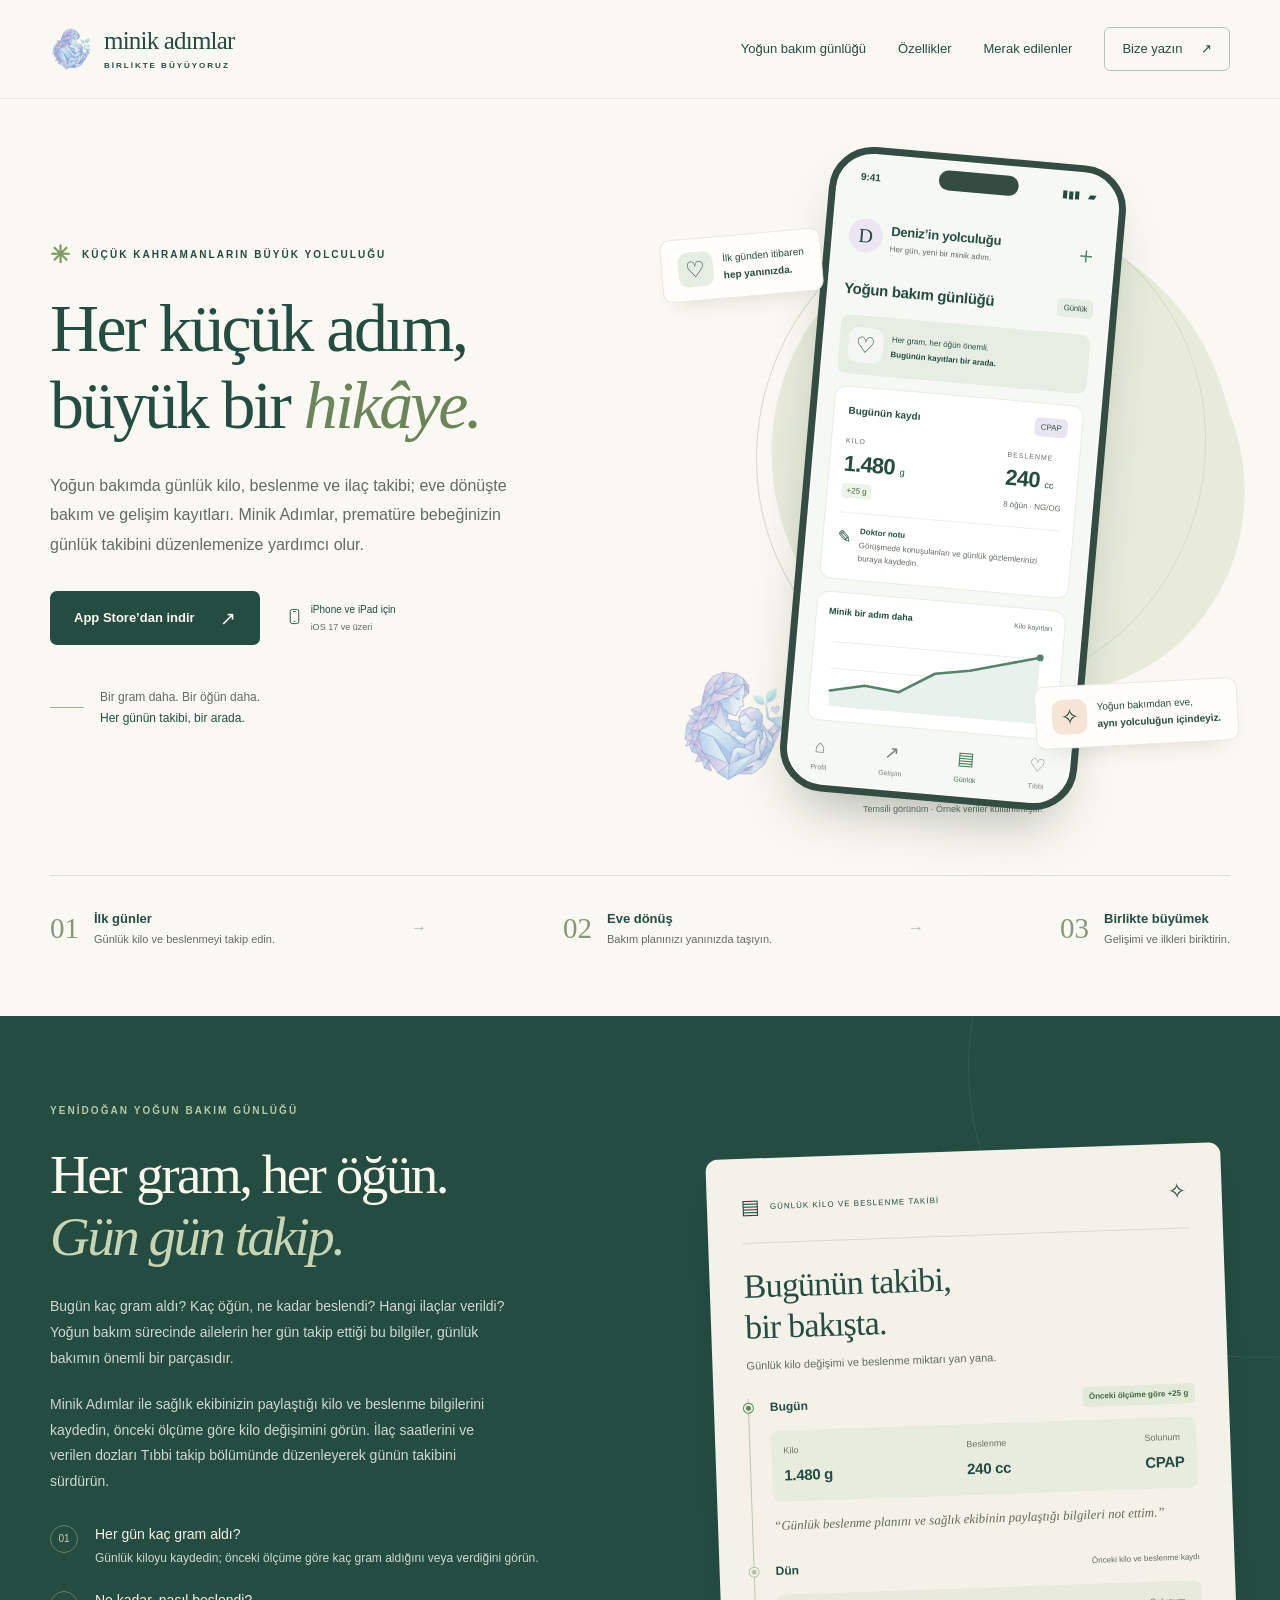
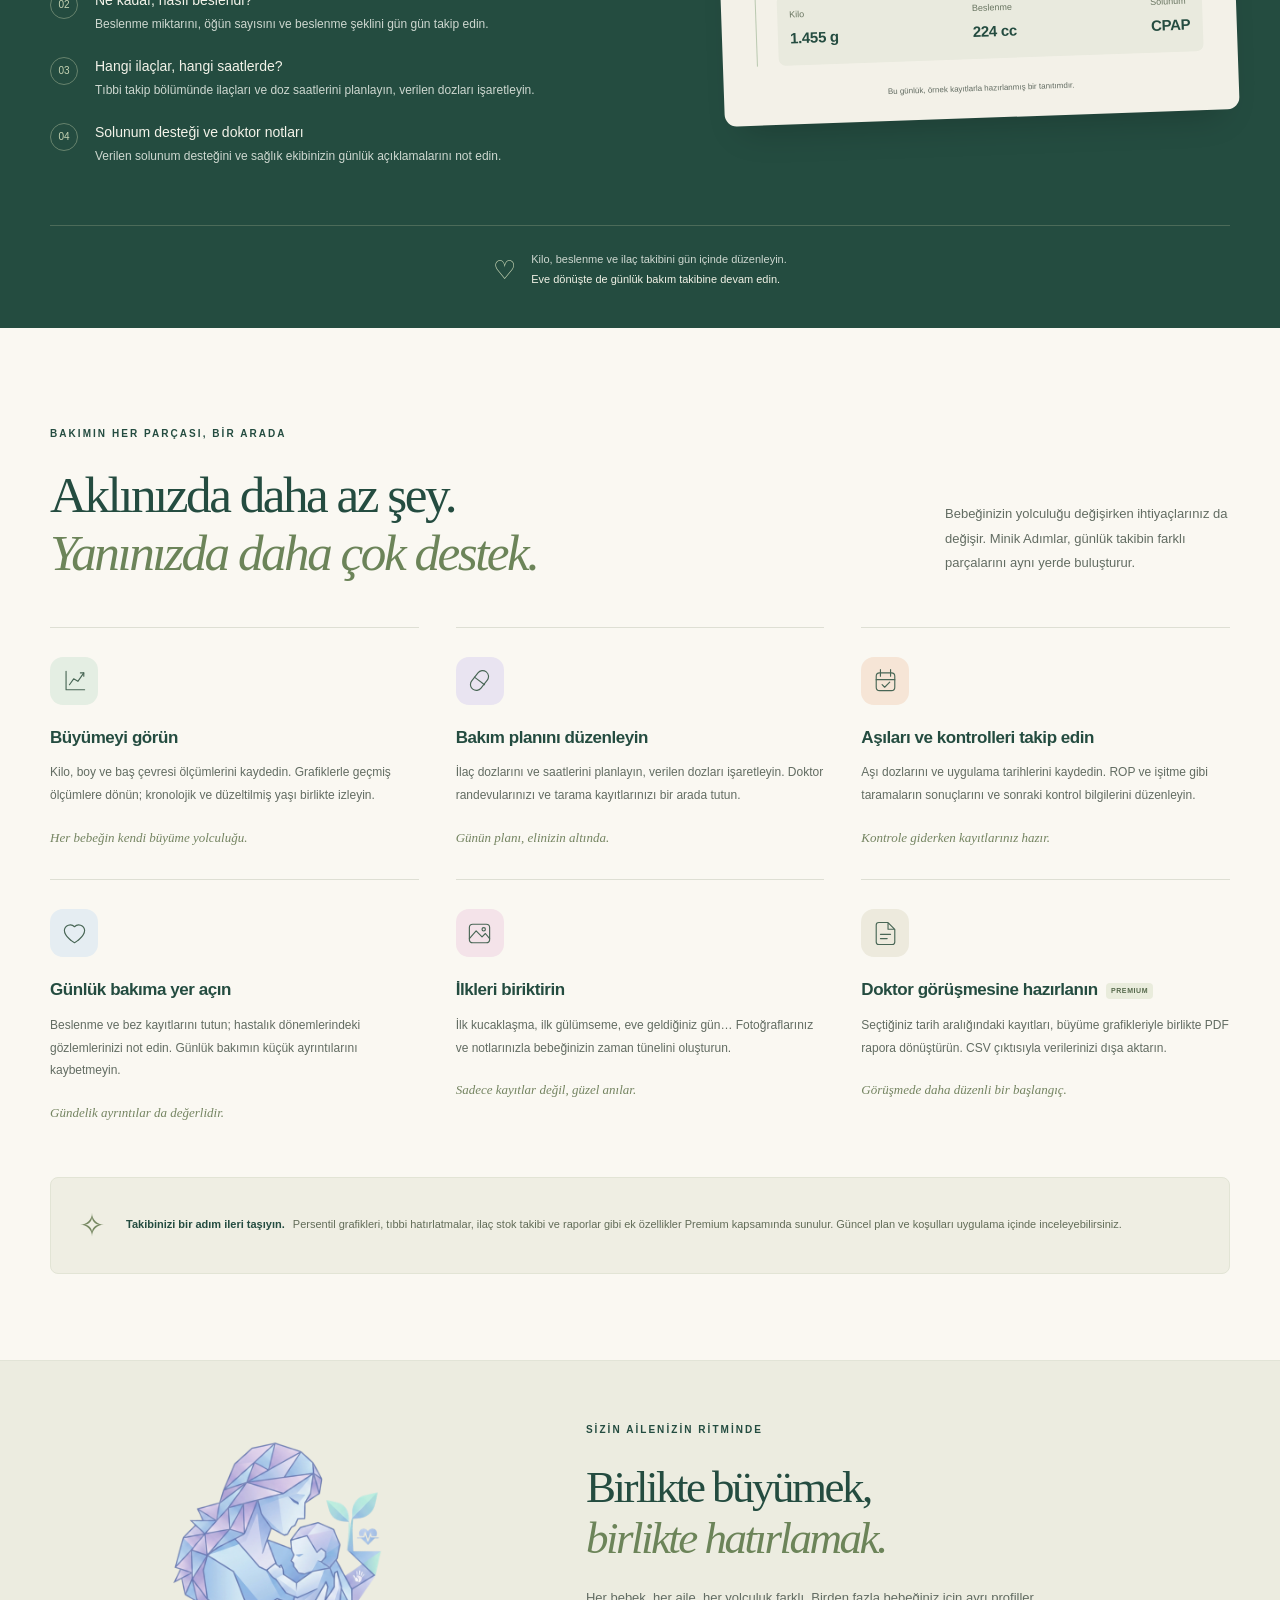
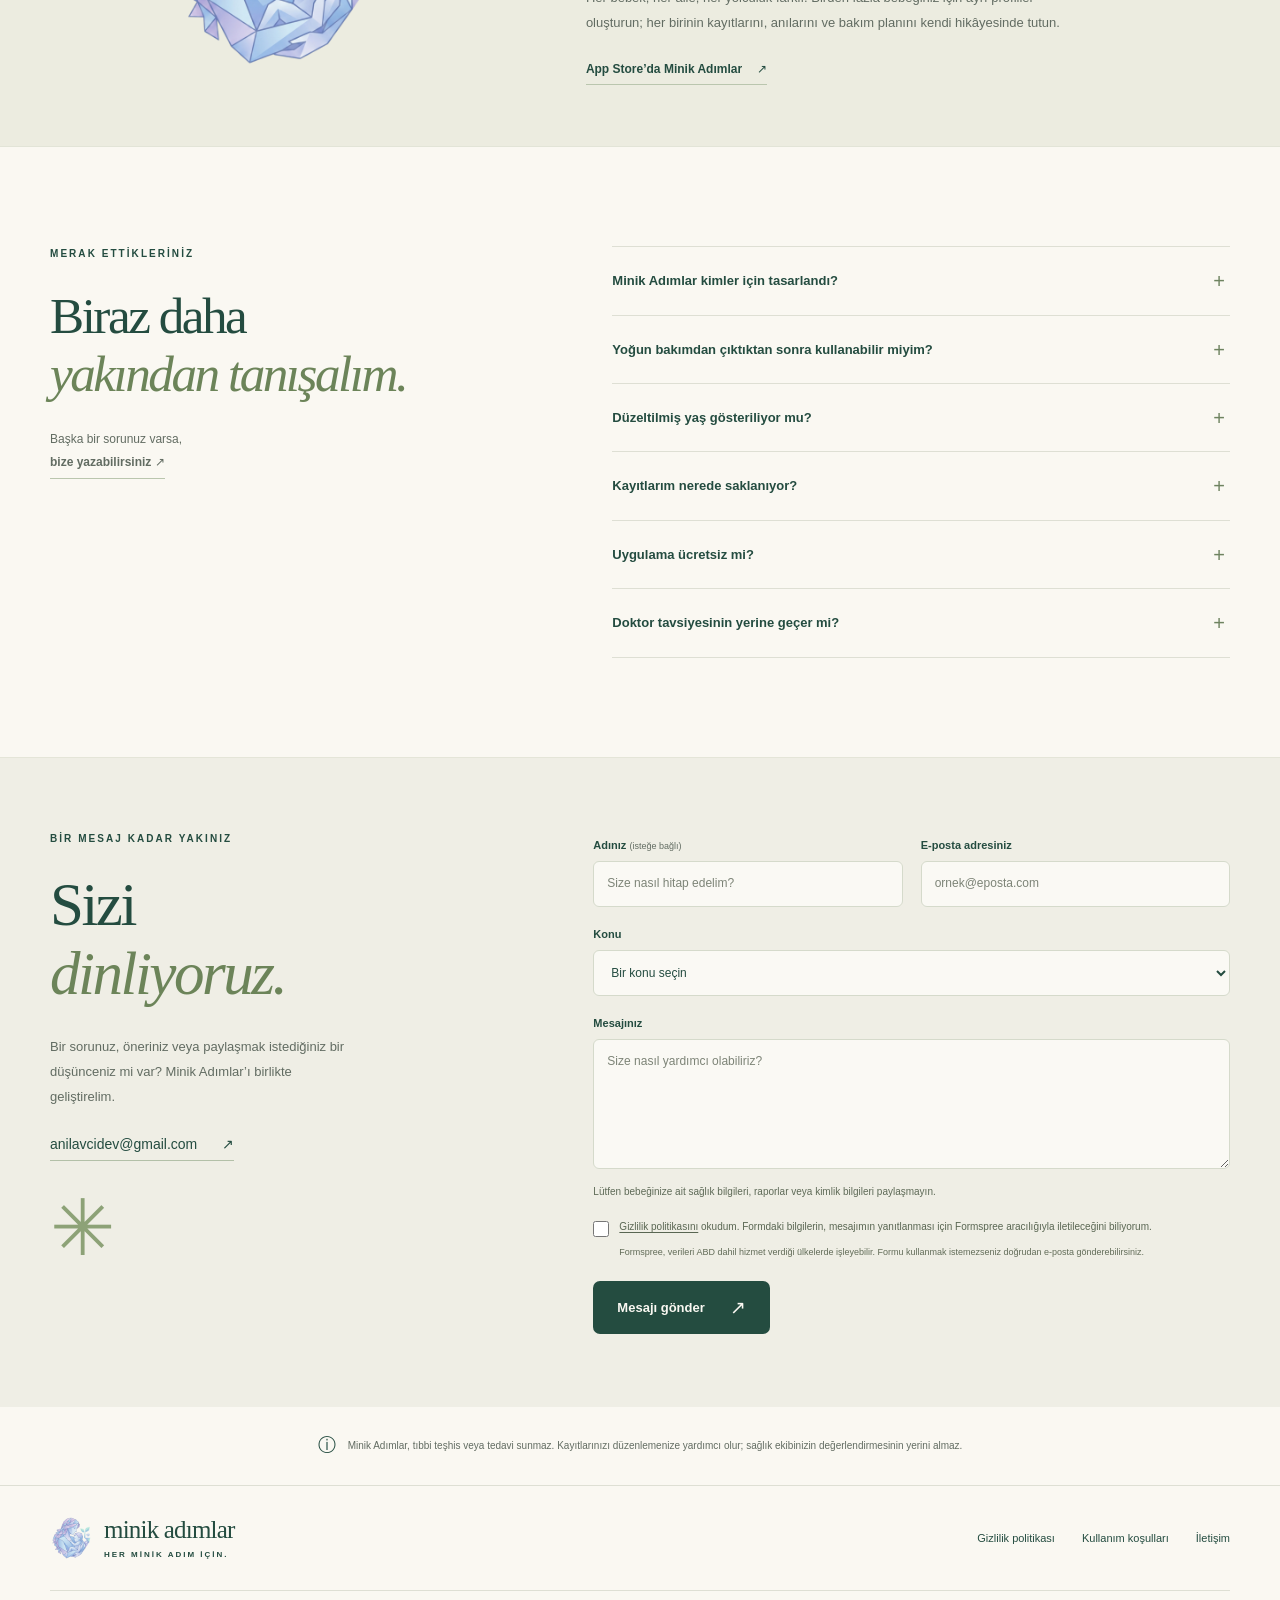
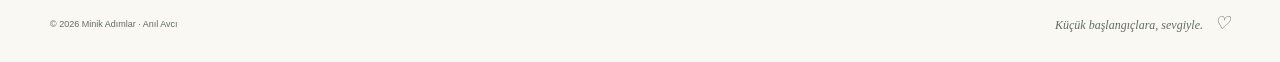
==== commit c1d6c4d9: "Emphasize daily NICU weight feeding and medication tracking" ====
--- a/index.html
+++ b/index.html
@@ -5,12 +5,12 @@
   <meta name="viewport" content="width=device-width, initial-scale=1">
   <meta name="theme-color" content="#244c40">
   <title>Minik Adımlar — Her küçük adım, büyük bir hikâye</title>
-  <meta name="description" content="Prematüre bebeğinizin yoğun bakım günlüğü, büyüme, beslenme, ilaç ve aşı takibi bir arada. Minik Adımlar ile yoğun bakımdan eve uzanan yolculuğunuzu kaydedin.">
+  <meta name="description" content="Yoğun bakımda günlük kilo değişimini, beslenme miktarlarını ve verilen ilaç dozlarını takip edin. Minik Adımlar ile prematüre bebeğinizin günlük bakımı bir arada.">
   <link rel="canonical" href="https://anlavc.github.io/minikadimlar/">
   <meta property="og:type" content="website">
   <meta property="og:locale" content="tr_TR">
   <meta property="og:title" content="Minik Adımlar — Her küçük adım, büyük bir hikâye">
-  <meta property="og:description" content="Yoğun bakımın ilk günlerinden evdeki ilk gülümsemeye. Prematüre bebeğinizin yolculuğuna eşlik eden takip uygulaması.">
+  <meta property="og:description" content="Bugün kaç gram aldı, ne kadar beslendi, hangi ilaç dozları verildi? Minik Adımlar ile yoğun bakım sürecinde günlük takibinizi düzenleyin.">
   <meta property="og:url" content="https://anlavc.github.io/minikadimlar/">
   <meta property="og:image" content="https://anlavc.github.io/minikadimlar/assets/app-icon.png">
   <meta name="twitter:card" content="summary">
@@ -38,9 +38,9 @@
       <div class="hero-copy">
         <p class="eyebrow"><span class="tiny-flower" aria-hidden="true">✳</span> KÜÇÜK KAHRAMANLARIN BÜYÜK YOLCULUĞU</p>
         <h1 id="hero-title">Her küçük adım,<br>büyük bir <em>hikâye.</em></h1>
-        <p class="hero-description">Yoğun bakımın ilk günlerinden evdeki ilk gülümsemeye. Minik Adımlar, prematüre bebeğinizin bakımını ve gelişimini bir arada takip etmenize eşlik eder.</p>
+        <p class="hero-description">Yoğun bakımda günlük kilo, beslenme ve ilaç takibi; eve dönüşte bakım ve gelişim kayıtları. Minik Adımlar, prematüre bebeğinizin günlük takibini düzenlemenize yardımcı olur.</p>
         <div class="hero-actions"><a class="button button-dark" href="https://apps.apple.com/tr/app/id6766058604" target="_blank" rel="noopener noreferrer">App Store’dan indir <span aria-hidden="true">↗</span></a><span class="platform"><svg aria-hidden="true" viewBox="0 0 24 24"><rect x="6" y="2" width="12" height="20" rx="3"/><path d="M10 5h4M11 19h2"/></svg> iPhone ve iPad için<br><small>iOS 17 ve üzeri</small></span></div>
-        <div class="hero-note"><span class="note-line" aria-hidden="true"></span><p>Bir gram daha. Bir öğün daha.<br><strong>Her adımı hatırlamaya değer.</strong></p></div>
+        <div class="hero-note"><span class="note-line" aria-hidden="true"></span><p>Bir gram daha. Bir öğün daha.<br><strong>Her günün takibi, bir arada.</strong></p></div>
       </div>
       <div class="hero-visual">
         <div class="hero-orbit" aria-hidden="true"></div>
@@ -51,7 +51,7 @@
           <div class="phone-status" aria-hidden="true"><span>9:41</span><span>▮▮▮ &nbsp; ▰</span></div>
           <div class="phone-heading"><span class="baby-avatar" aria-hidden="true">D</span><div><strong>Deniz’in yolculuğu</strong><small>Her gün, yeni bir minik adım.</small></div><span class="phone-plus" aria-hidden="true">＋</span></div>
           <div class="phone-section-title"><span>Yoğun bakım günlüğü</span><span class="mini-badge">Günlük</span></div>
-          <div class="phone-summary"><span class="small-icon" aria-hidden="true">♡</span><p>Küçük adımlar, büyük umutlar.<br><strong>Bugünün kayıtları bir arada.</strong></p></div>
+          <div class="phone-summary"><span class="small-icon" aria-hidden="true">♡</span><p>Her gram, her öğün önemli.<br><strong>Bugünün kayıtları bir arada.</strong></p></div>
           <div class="phone-card">
             <div class="card-topline"><strong>Bugünün kaydı</strong><span class="mini-badge lavender">CPAP</span></div>
             <div class="phone-metrics"><div><small>KİLO</small><strong>1.480 <span>g</span></strong><span class="weight-change">+25 g</span></div><div><small>BESLENME</small><strong>240 <span>cc</span></strong><span class="metric-note">8 öğün · NG/OG</span></div></div>
@@ -65,22 +65,22 @@
       </div>
     </section>
     <section class="journey container" aria-label="Bebeğinizin yolculuğunun aşamaları">
-      <div><span class="journey-number">01</span><p><strong>İlk günler</strong><span>Yoğun bakımda her günü kaydedin.</span></p></div><span class="journey-connector" aria-hidden="true">→</span>
+      <div><span class="journey-number">01</span><p><strong>İlk günler</strong><span>Günlük kilo ve beslenmeyi takip edin.</span></p></div><span class="journey-connector" aria-hidden="true">→</span>
       <div><span class="journey-number">02</span><p><strong>Eve dönüş</strong><span>Bakım planınızı yanınızda taşıyın.</span></p></div><span class="journey-connector" aria-hidden="true">→</span>
       <div><span class="journey-number">03</span><p><strong>Birlikte büyümek</strong><span>Gelişimi ve ilkleri biriktirin.</span></p></div>
     </section>
     <section id="yogun-bakim" class="nicu-section" aria-labelledby="nicu-title">
       <div class="container nicu-grid">
-        <div class="nicu-copy"><p class="eyebrow">YENİDOĞAN YOĞUN BAKIM GÜNLÜĞÜ</p><h2 id="nicu-title">O günleri tek tek<br><em>hatırlamak için.</em></h2><p>Yoğun bakımda bir gün, içinde çok şey barındırır. Beslenme miktarları, kilo değişimleri, solunum desteği, doktorunuzun anlattıkları… Hepsini aklınızda tutmak zorunda değilsiniz.</p><p>Minik Adımlar ile bebeğinizin günlük kayıtlarını düzenleyin. Geriye dönüp baktığınızda, geçtiğiniz yolu bir arada görün.</p><div class="nicu-features"><div><span aria-hidden="true">01</span><p><strong>Beslenmenin ayrıntıları</strong>Öğün sayısı, miktarı ve beslenme şeklini kaydedin.</p></div><div><span aria-hidden="true">02</span><p><strong>Günlük kilo ve solunum desteği</strong>Kilo değişimini ve verilen destek türünü not edin.</p></div><div><span aria-hidden="true">03</span><p><strong>Doktor notları ve gözlemler</strong>Görüşmelerde anlatılanlar, sorularınız ve günlük notlarınız bir arada.</p></div></div></div>
+        <div class="nicu-copy"><p class="eyebrow">YENİDOĞAN YOĞUN BAKIM GÜNLÜĞÜ</p><h2 id="nicu-title">Her gram, her öğün.<br><em>Gün gün takip.</em></h2><p>Bugün kaç gram aldı? Kaç öğün, ne kadar beslendi? Hangi ilaçlar verildi? Yoğun bakım sürecinde ailelerin her gün takip ettiği bu bilgiler, günlük bakımın önemli bir parçasıdır.</p><p>Minik Adımlar ile sağlık ekibinizin paylaştığı kilo ve beslenme bilgilerini kaydedin, önceki ölçüme göre kilo değişimini görün. İlaç saatlerini ve verilen dozları Tıbbi takip bölümünde düzenleyerek günün takibini sürdürün.</p><div class="nicu-features"><div><span aria-hidden="true">01</span><p><strong>Her gün kaç gram aldı?</strong>Günlük kiloyu kaydedin; önceki ölçüme göre kaç gram aldığını veya verdiğini görün.</p></div><div><span aria-hidden="true">02</span><p><strong>Ne kadar, nasıl beslendi?</strong>Beslenme miktarını, öğün sayısını ve beslenme şeklini gün gün takip edin.</p></div><div><span aria-hidden="true">03</span><p><strong>Hangi ilaçlar, hangi saatlerde?</strong>Tıbbi takip bölümünde ilaçları ve doz saatlerini planlayın, verilen dozları işaretleyin.</p></div><div><span aria-hidden="true">04</span><p><strong>Solunum desteği ve doktor notları</strong>Verilen solunum desteğini ve sağlık ekibinizin günlük açıklamalarını not edin.</p></div></div></div>
         <div class="nicu-diary">
-          <div class="diary-header"><span class="diary-icon" aria-hidden="true">▤</span><span>HER GÜNÜN BİR HİKÂYESİ VAR</span><span aria-hidden="true">✧</span></div>
-          <h3>Bir günlükten<br>çok daha fazlası.</h3><p class="diary-intro">Kayıtlarınızı gün gün biriktirin.</p>
-          <div class="diary-entry"><div class="diary-dot" aria-hidden="true"></div><div class="diary-entry-top"><strong>Bugün</strong><span>Bir minik adım daha</span></div><div class="diary-values"><span><small>Kilo</small><strong>1.480 g</strong></span><span><small>Beslenme</small><strong>240 cc</strong></span><span><small>Solunum</small><strong>CPAP</strong></span></div><p class="diary-quote">“Bugünkü görüşmeden notlarım ve yarın doktorumuza sormak istediklerim.”</p></div>
-          <div class="diary-entry previous"><div class="diary-dot" aria-hidden="true"></div><div class="diary-entry-top"><strong>Dün</strong><span>Yolculuğun bir önceki günü</span></div><div class="diary-values"><span><small>Kilo</small><strong>1.455 g</strong></span><span><small>Beslenme</small><strong>224 cc</strong></span><span><small>Solunum</small><strong>CPAP</strong></span></div></div>
+          <div class="diary-header"><span class="diary-icon" aria-hidden="true">▤</span><span>GÜNLÜK KİLO VE BESLENME TAKİBİ</span><span aria-hidden="true">✧</span></div>
+          <h3>Bugünün takibi,<br>bir bakışta.</h3><p class="diary-intro">Günlük kilo değişimi ve beslenme miktarı yan yana.</p>
+          <div class="diary-entry"><div class="diary-dot" aria-hidden="true"></div><div class="diary-entry-top"><strong>Bugün</strong><span class="daily-weight-change">Önceki ölçüme göre +25 g</span></div><div class="diary-values"><span><small>Kilo</small><strong>1.480 g</strong></span><span><small>Beslenme</small><strong>240 cc</strong></span><span><small>Solunum</small><strong>CPAP</strong></span></div><p class="diary-quote">“Günlük beslenme planını ve sağlık ekibinin paylaştığı bilgileri not ettim.”</p></div>
+          <div class="diary-entry previous"><div class="diary-dot" aria-hidden="true"></div><div class="diary-entry-top"><strong>Dün</strong><span>Önceki kilo ve beslenme kaydı</span></div><div class="diary-values"><span><small>Kilo</small><strong>1.455 g</strong></span><span><small>Beslenme</small><strong>224 cc</strong></span><span><small>Solunum</small><strong>CPAP</strong></span></div></div>
           <p class="diary-footnote">Bu günlük, örnek kayıtlarla hazırlanmış bir tanıtımdır.</p>
         </div>
       </div>
-      <div class="container nicu-bottom"><span aria-hidden="true">♡</span><p>Bebeğiniz eve geldiğinde de kayıtları sizinle gelir.<br><strong>Günlük tutmaya, kendi ritminizde devam edin.</strong></p></div>
+      <div class="container nicu-bottom"><span aria-hidden="true">♡</span><p>Kilo, beslenme ve ilaç takibini gün içinde düzenleyin.<br><strong>Eve dönüşte de günlük bakım takibine devam edin.</strong></p></div>
     </section>
     <section id="ozellikler" class="features-section container" aria-labelledby="features-title">
       <div class="section-heading"><div><p class="eyebrow">BAKIMIN HER PARÇASI, BİR ARADA</p><h2 id="features-title">Aklınızda daha az şey.<br><em>Yanınızda daha çok destek.</em></h2></div><p>Bebeğinizin yolculuğu değişirken ihtiyaçlarınız da değişir. Minik Adımlar, günlük takibin farklı parçalarını aynı yerde buluşturur.</p></div>
@@ -96,7 +96,7 @@
     </section>
     <section class="care-section" aria-labelledby="care-title"><div class="container care-inner"><img src="assets/brand.png" alt="Pastel renklerde anne ve bebeği gösteren Minik Adımlar illüstrasyonu" width="240" height="246" loading="lazy"><div><p class="eyebrow">SİZİN AİLENİZİN RİTMİNDE</p><h2 id="care-title">Birlikte büyümek,<br><em>birlikte hatırlamak.</em></h2><p>Her bebek, her aile, her yolculuk farklı. Birden fazla bebeğiniz için ayrı profiller oluşturun; her birinin kayıtlarını, anılarını ve bakım planını kendi hikâyesinde tutun.</p><a class="text-link" href="https://apps.apple.com/tr/app/id6766058604" target="_blank" rel="noopener noreferrer">App Store’da Minik Adımlar <span aria-hidden="true">↗</span></a></div></div></section>
     <section id="sorular" class="faq-section container" aria-labelledby="faq-title"><div><p class="eyebrow">MERAK ETTİKLERİNİZ</p><h2 id="faq-title">Biraz daha<br><em>yakından tanışalım.</em></h2><p>Başka bir sorunuz varsa,<br><a class="text-link" href="#iletisim">bize yazabilirsiniz ↗</a></p></div><div class="faq-list">
-      <details><summary>Minik Adımlar kimler için tasarlandı?</summary><p>Özellikle prematüre bebeği olan ebeveynler ve bakım verenler için tasarlandı. Yoğun bakım sürecinde günlük kayıt tutmak, eve dönüşte bakım planını düzenlemek ve sonraki dönemlerde büyüme ile anıları takip etmek için kullanılabilir.</p></details>
+      <details><summary>Minik Adımlar kimler için tasarlandı?</summary><p>Özellikle prematüre bebeği olan ebeveynler ve bakım verenler için tasarlandı. Yoğun bakım sürecinde günlük kilo değişimini, beslenme miktarlarını ve ilaç dozlarını takip etmek; eve dönüşte bakım planını düzenlemek ve sonraki dönemlerde büyüme ile anıları takip etmek için kullanılabilir.</p></details>
       <details><summary>Yoğun bakımdan çıktıktan sonra kullanabilir miyim?</summary><p>Evet. Günlük kayıtlarınızı tutmaya devam edebilir; büyüme, ilaç, aşı, randevu ve zaman tüneli bölümlerini kullanabilirsiniz. Günlük bölümünün görünürlüğünü bebeğinizin profiline göre Ayarlar’dan değiştirebilirsiniz.</p></details>
       <details><summary>Düzeltilmiş yaş gösteriliyor mu?</summary><p>Evet. Uygulama, girdiğiniz doğum tarihi ve beklenen doğum tarihini kullanarak kronolojik ve düzeltilmiş yaşı hesaplar. Yaşın hangi şekilde gösterileceğini Ayarlar’dan seçebilirsiniz. Gelişimin değerlendirilmesi için doktorunuzun görüşünü esas alın.</p></details>
       <details><summary>Kayıtlarım nerede saklanıyor?</summary><p>Bebek profilleri ve bakım kayıtları cihazınızda tutulur. Uygulama kullanım analizi, hata takibi ve abonelik yönetimi için üçüncü taraf hizmetler kullanır. Hangi verilerin nasıl işlendiğini <a href="gizlilik-politikasi/">gizlilik politikamızda</a> açıklıyoruz.</p></details>
--- a/assets/style.css
+++ b/assets/style.css
@@ -1,5 +1,5 @@
 :root{--cream:#faf8f2;--ink:#244c40;--muted:#626c62;--line:#dedfd4;--mint:#e4eee3;--lavender:#e9e4f1;--peach:#f6e5d6;--blue:#e5edf2;--pink:#f4e3e9;--sand:#edeadd;--serif:Georgia,'Times New Roman',serif;--sans:-apple-system,BlinkMacSystemFont,'Segoe UI',sans-serif}
-*{box-sizing:border-box}html{scroll-behavior:smooth;scroll-padding-top:100px}body{margin:0;background:var(--cream);color:var(--ink);font-family:var(--sans);font-size:16px;line-height:1.65;-webkit-font-smoothing:antialiased}a{color:inherit;text-decoration:none}button,input,select,textarea{font:inherit}button,a,input,select,textarea,summary{-webkit-tap-highlight-color:transparent}img{max-width:100%;height:auto}svg{display:block}button{cursor:pointer}::selection{background:#d7e6d2}a:focus-visible,button:focus-visible,summary:focus-visible,input:focus-visible,select:focus-visible,textarea:focus-visible,[tabindex]:focus-visible{outline:3px solid #6b8260;outline-offset:5px}.container{width:min(1180px,calc(100% - 96px));margin-inline:auto}.skip-link{position:fixed;top:-100px;left:20px;background:var(--ink);color:white;padding:12px 20px;z-index:100}.skip-link:focus{top:12px}.site-header{position:sticky;top:0;z-index:20;background:rgba(250,248,242,.96);border-bottom:1px solid rgba(36,76,64,.08);backdrop-filter:blur(14px)}.header-inner{min-height:98px;display:flex;align-items:center;justify-content:space-between;gap:30px}.brand{display:flex;align-items:center;gap:12px;line-height:1.1;flex-shrink:0}.brand>span{font-family:var(--serif);font-size:25px;letter-spacing:-.8px}.brand img{width:42px;height:44px;object-fit:contain}.brand-caption{display:block;font-family:var(--sans);font-size:8px;font-weight:600;letter-spacing:2px;margin-top:8px}.site-header nav{display:flex;align-items:center;gap:32px;font-size:13px;font-weight:500}.site-header nav a{padding-block:10px;transition:color .2s}.site-header nav a:hover{color:#648565}.site-header nav .nav-contact{border:1px solid #b6c3b7;padding:10px 17px;border-radius:6px}.nav-contact span{margin-left:15px}.menu-toggle{display:none}.eyebrow{font-size:10px;letter-spacing:2.05px;font-weight:650;margin:0 0 24px;display:flex;align-items:center;gap:10px}.tiny-flower{font-size:24px;color:#819969;line-height:1}h1,h2,h3,p{margin-top:0}h1,h2{font-family:var(--serif);font-weight:400;letter-spacing:-2.5px;line-height:1.13}h1{font-size:clamp(50px,5.3vw,73px);margin-bottom:26px}h1 em,h2 em{font-weight:400;color:#6c8459}h2{font-size:clamp(38px,4vw,53px);margin-bottom:26px}h3{font-weight:550}p{margin-bottom:20px}.hero{display:grid;grid-template-columns:1.06fr 1fr;align-items:center;min-height:728px;gap:38px;padding-top:56px;padding-bottom:58px}.hero-copy{position:relative;z-index:2}.hero-description{max-width:465px;font-size:16px;line-height:1.85;color:var(--muted);margin-bottom:32px}.hero-actions{display:flex;align-items:center;gap:26px}.button{display:inline-flex;align-items:center;justify-content:center;gap:25px;padding:16px 23px;font-size:13px;font-weight:550;border:1px solid transparent;border-radius:7px;line-height:1.5;transition:background .2s,transform .2s}.button:hover{transform:translateY(-2px)}.button-dark{color:var(--cream);background:var(--ink)}.button-dark:hover{background:#346554}.button span{font-size:19px;line-height:1}.platform{font-size:10px;line-height:1.7;position:relative;padding-left:25px}.platform svg{width:17px;height:23px;position:absolute;left:0;top:4px;fill:none;stroke:currentColor;stroke-width:1.3}.platform small{font-size:9px;color:var(--muted)}.hero-note{display:flex;align-items:center;gap:16px;margin-top:42px}.note-line{width:34px;height:1px;background:#a0b190}.hero-note p{font-size:12px;color:var(--muted);margin:0;line-height:1.75}.hero-note strong{font-weight:500;color:var(--ink)}.hero-visual{position:relative;min-height:610px;display:flex;align-items:center;justify-content:center;padding-bottom:15px}.hero-orbit{position:absolute;background:#e8ebdc;width:460px;height:480px;border-radius:48% 48% 43% 52%;transform:rotate(-18deg);top:70px;right:-5px}.hero-orbit:after{content:'';position:absolute;inset:-24px 24px 20px -12px;border:1px solid #d5daca;border-radius:50%;transform:rotate(32deg)}.hero-brand-art{position:absolute;width:112px;left:0;bottom:36px;opacity:.7;transform:rotate(-9deg)}.phone{position:relative;width:298px;min-height:570px;border:7px solid #344c42;border-radius:44px;background:#f6f8f4;box-shadow:0 30px 55px -22px rgba(34,54,37,.37),inset 0 0 0 1px #fff;padding:15px 17px 10px;transform:rotate(5deg);z-index:2;overflow:hidden}.phone-camera{position:absolute;top:10px;left:calc(50% - 40px);width:80px;height:20px;border-radius:20px;background:#344c42}.phone-status{font-size:10px;font-weight:700;display:flex;justify-content:space-between;margin:1px 7px 31px}.phone-heading{display:flex;gap:8px;align-items:center;margin-bottom:23px}.baby-avatar{width:34px;height:34px;border-radius:50%;background:#ebe6f2;display:grid;place-items:center;font-family:var(--serif);font-size:20px;flex-shrink:0}.phone-heading strong{font-size:13px;display:block;letter-spacing:-.25px}.phone-heading small{font-size:8px;color:var(--muted);display:block}.phone-plus{margin-left:auto;color:#538468;font-size:23px}.phone-section-title{font-size:15px;font-weight:650;letter-spacing:-.3px;display:flex;align-items:center;justify-content:space-between;gap:5px;margin-bottom:13px}.mini-badge{font-size:8px;background:var(--mint);color:#365746;border-radius:5px;padding:3px 6px;font-weight:500}.phone-summary{display:flex;gap:8px;align-items:center;background:#e6ede2;padding:12px 9px;border-radius:9px;margin-bottom:12px}.phone-summary p{font-size:8px;margin:0;line-height:1.8}.small-icon{font-size:22px;display:grid;place-items:center;width:35px;height:35px;border-radius:10px;flex-shrink:0}.phone-summary .small-icon{background:rgba(255,255,255,.55)}.phone-card{background:white;padding:14px;border:1px solid #e8ece5;border-radius:12px;margin-bottom:12px}.card-topline{display:flex;align-items:center;justify-content:space-between;font-size:10px;margin-bottom:15px}.mint{background:var(--mint)}.lavender{background:var(--lavender)}.peach{background:var(--peach)}.blue{background:var(--blue)}.pink{background:var(--pink)}.sand{background:var(--sand)}.phone-metrics{display:flex;justify-content:space-between;gap:15px}.phone-metrics>div{display:flex;flex-direction:column;align-items:flex-start}.phone-metrics small{font-size:7px;color:var(--muted);letter-spacing:1px;margin-bottom:2px}.phone-metrics strong{font-size:22px;line-height:1.4;letter-spacing:-.8px}.phone-metrics strong span{font-size:9px;letter-spacing:0;font-weight:400}.weight-change{font-size:8px;background:#edf3e8;color:#426640;padding:1px 5px;border-radius:4px;margin-top:3px}.metric-note{font-size:8px;color:var(--muted);margin-top:4px}.phone-doctor-note{margin-top:14px;padding-top:11px;border-top:1px solid #eef0e9;display:flex;gap:8px}.phone-doctor-note>span{font-size:17px}.phone-doctor-note p{font-size:8px;line-height:1.7;color:var(--muted);margin:0}.phone-doctor-note strong{color:var(--ink);font-weight:550}.phone-chart{background:white;border:1px solid #e8ece5;padding:12px;border-radius:12px}.phone-chart>div{display:flex;justify-content:space-between;font-size:9px;margin-bottom:9px}.phone-chart>div span{font-size:7px;color:var(--muted)}.phone-chart svg{width:100%;height:80px}.phone-bottom{display:flex;justify-content:space-between;font-size:18px;line-height:1.3;padding:15px 8px 3px;color:#7b837a}.phone-bottom span{text-align:center}.phone-bottom small{display:block;font-size:7px;padding-top:4px}.phone-bottom .active{color:#407554}.floating-note{position:absolute;z-index:3;background:#fffefb;box-shadow:0 12px 25px -15px rgba(42,62,34,.2);border:1px solid #e8e9df;padding:13px 16px;display:flex;align-items:center;gap:10px;border-radius:10px;font-size:10px;line-height:1.65}.floating-note strong{font-weight:550}.note-top{top:79px;left:-15px;transform:rotate(-5deg)}.note-bottom{bottom:72px;right:-8px;transform:rotate(-3deg)}.demo-caption{position:absolute;bottom:0;left:0;right:0;text-align:center;font-size:9px;color:var(--muted);margin:0}.journey{display:flex;justify-content:space-between;align-items:center;padding-block:31px 38px;border-top:1px solid var(--line);gap:15px}.journey>div{display:flex;align-items:center;gap:15px}.journey-number{font-family:var(--serif);font-size:29px;color:#849878;line-height:1}.journey p{margin:0;font-size:11px;line-height:1.8}.journey strong,.journey p span{display:block}.journey strong{font-size:13px;font-weight:550}.journey p span{color:var(--muted)}.journey-connector{color:#adb5a4}.nicu-section{background:#244c40;color:#f7f6eb;margin-top:28px;padding:87px 0 36px;position:relative;overflow:hidden}.nicu-section:before{content:'';position:absolute;width:580px;height:580px;border:1px solid rgba(235,243,216,.08);border-radius:50%;right:-270px;top:-240px;pointer-events:none}.nicu-grid{display:grid;grid-template-columns:1fr .91fr;gap:100px;align-items:center}.nicu-copy .eyebrow{color:#b6c8a7}.nicu-copy h2{font-size:55px;color:#f9f7ee}.nicu-copy h2 em{color:#c7d5b4}.nicu-copy>p:not(.eyebrow){font-size:14px;line-height:1.85;color:#ced8d0;max-width:455px}.nicu-features{margin-top:28px}.nicu-features>div{display:flex;gap:17px;margin-top:20px}.nicu-features>div>span{font-size:10px;width:28px;height:28px;display:grid;place-items:center;border:1px solid #67836d;border-radius:50%;flex-shrink:0;color:#c7d5b4;margin-top:2px}.nicu-features p{font-size:12px;color:#ced8d0;margin:0}.nicu-features strong{display:block;font-size:14px;color:#f3f3e9;font-weight:500;margin-bottom:3px}.nicu-diary{background:#f3f1e8;color:var(--ink);border-radius:12px;padding:30px 34px 23px;transform:rotate(-2deg);box-shadow:0 22px 35px -18px rgba(0,0,0,.2)}.diary-header{display:flex;align-items:center;gap:9px;padding-bottom:18px;border-bottom:1px solid #d7dece;font-size:8px;letter-spacing:1px}.diary-header>span:last-child{margin-left:auto;font-size:22px}.diary-icon{font-size:20px}.nicu-diary h3{font-family:var(--serif);font-size:34px;font-weight:400;letter-spacing:-.8px;line-height:1.2;margin:23px 0 8px}.diary-intro{font-size:11px;color:var(--muted);margin-bottom:24px}.diary-entry{border-left:1px solid #bac9b0;padding-left:21px;position:relative;padding-bottom:24px}.diary-dot{position:absolute;left:-5px;top:5px;width:9px;height:9px;border:2px solid #f3f1e8;border-radius:50%;background:#60875c;box-shadow:0 0 0 1px #60875c}.diary-entry-top{display:flex;align-items:center;justify-content:space-between;gap:10px;font-size:12px;margin-bottom:13px}.diary-entry-top strong{font-weight:600}.diary-entry-top>span{font-size:8px;color:var(--muted)}.diary-values{display:flex;justify-content:space-between;gap:10px;background:#e7ecdf;padding:13px 12px;border-radius:7px}.diary-values small{display:block;font-size:9px;color:#697561;margin-bottom:4px}.diary-values strong{font-size:15px;font-weight:550;letter-spacing:-.3px}.diary-quote{font-family:var(--serif);font-size:13px;font-style:italic;line-height:1.75;margin:13px 0 0;color:#626c58}.previous{padding-bottom:0}.previous .diary-dot{background:#b7c5a9;box-shadow:0 0 0 1px #b7c5a9}.previous .diary-values{background:#e9eade}.diary-footnote{font-size:8px;text-align:center;color:var(--muted);margin:23px 0 0}.nicu-bottom{border-top:1px solid #4c6b59;margin-top:58px;padding-top:23px;display:flex;align-items:center;justify-content:center;gap:15px;text-align:left}.nicu-bottom>span{font-size:26px;color:#c7d5b4}.nicu-bottom p{font-size:11px;color:#ced8d0;line-height:1.8;margin:0}.nicu-bottom strong{font-weight:500;color:#f1f2e6}.features-section{padding-block:98px 86px}.section-heading{display:flex;justify-content:space-between;align-items:flex-end;gap:60px;margin-bottom:35px}.section-heading h2{margin-bottom:10px}.section-heading>p{max-width:285px;font-size:13px;color:var(--muted);line-height:1.9;margin-bottom:16px}.feature-grid{display:grid;grid-template-columns:repeat(3,1fr);gap:0 37px}.feature{padding:29px 0;border-top:1px solid var(--line)}.feature-icon{width:48px;height:48px;border-radius:13px;display:grid;place-items:center;margin-bottom:20px}.feature-icon svg{width:27px;height:27px;fill:none;stroke:#486655;stroke-width:1.35;stroke-linecap:round;stroke-linejoin:round}.feature h3{font-size:17px;font-weight:550;letter-spacing:-.45px;margin-bottom:11px;line-height:1.5}.feature p{font-size:12px;color:var(--muted);line-height:1.9;margin-bottom:17px}.feature-detail{font-family:var(--serif);font-size:13px;font-style:italic;color:#748461}.pro-tag{display:inline-block;vertical-align:middle;background:#e9ecdc;color:#56694c;font-size:7px;font-weight:650;letter-spacing:.6px;border-radius:4px;padding:3px 5px;margin-left:4px}.premium-note{display:flex;align-items:center;gap:21px;background:#efeee3;border:1px solid #e2e4d5;border-radius:8px;margin-top:22px;padding:22px 28px}.premium-note>span{font-size:31px;color:#778862}.premium-note p{font-size:11px;line-height:1.8;margin:0;color:#626c58}.premium-note strong{color:var(--ink);font-weight:600;margin-right:5px}.care-section{background:#ecece0;border-block:1px solid #e2e4d7}.care-inner{display:grid;grid-template-columns:.7fr 1fr;gap:85px;align-items:center;padding-block:61px}.care-inner>img{width:230px;max-height:250px;object-fit:contain;justify-self:center}.care-inner>div{max-width:560px}.care-inner h2{font-size:45px;margin-bottom:22px}.care-inner p:not(.eyebrow){font-size:13px;color:var(--muted);max-width:480px;line-height:1.9}.text-link{display:inline-block;font-size:12px;font-weight:550;border-bottom:1px solid #bac6ae;padding-bottom:4px}.text-link span{margin-left:12px}.text-link:hover{color:#638155}.faq-section{display:grid;grid-template-columns:.85fr 1.1fr;gap:85px;padding-block:99px}.faq-section>div>p:last-child{font-size:12px;color:var(--muted);line-height:1.9}.faq-list{border-top:1px solid var(--line)}details{border-bottom:1px solid var(--line)}summary{padding:23px 32px 23px 0;list-style:none;position:relative;cursor:pointer;font-size:13px;font-weight:550}summary::-webkit-details-marker{display:none}summary:after{content:'+';font-size:20px;font-weight:400;position:absolute;right:5px;top:18px;color:#6e8360}details[open] summary:after{content:'−'}details p{font-size:12px;color:var(--muted);line-height:1.9;padding-right:25px;padding-bottom:9px}details p a{text-decoration:underline;text-underline-offset:3px}.contact-section{background:#efeee5;border-top:1px solid #e4e5d8;padding-block:73px}.contact-grid{display:grid;grid-template-columns:.78fr 1.12fr;gap:100px}.contact-copy h2{font-size:61px}.contact-copy>p:not(.eyebrow){font-size:13px;line-height:1.9;color:var(--muted);max-width:300px}.contact-email{display:inline-flex;align-items:center;gap:25px;font-size:14px;border-bottom:1px solid #b3c0a8;padding-block:4px}.contact-flower{font-size:78px;color:#8da277;line-height:1;margin-top:28px}.contact-form{padding-top:5px}.form-row{display:grid;grid-template-columns:1fr 1fr;gap:18px}.field{margin-bottom:18px}.field label{display:block;font-size:11px;font-weight:550;margin-bottom:7px}.field label>span{font-size:9px;font-weight:400;color:var(--muted)}input:not([type=checkbox]),select,textarea{width:100%;background:#faf9f4;border:1px solid #d5dacb;border-radius:6px;color:var(--ink);padding:12px 13px;font-size:12px;line-height:1.65}select{min-height:46px}textarea{resize:vertical;min-height:130px}input::placeholder,textarea::placeholder{color:#7d8477}input:focus,select:focus,textarea:focus{border-color:#7a9367}.field-help{font-size:10px;color:#5e6a57;line-height:1.7;margin:6px 0 0}.honeypot{position:absolute;left:-10000px;top:auto;width:1px;height:1px;overflow:hidden}.consent{display:flex;align-items:flex-start;gap:10px;font-size:10px;line-height:1.8;color:#596652;margin-bottom:8px}.consent input{width:16px;height:16px;flex-shrink:0;accent-color:var(--ink);margin:3px 0 0}.consent a{text-decoration:underline;text-underline-offset:2px}.form-provider{font-size:9px;line-height:1.7;color:#626c58;margin-left:26px;margin-bottom:20px}.form-bottom{display:flex;gap:20px;align-items:center}.form-status{font-size:11px;line-height:1.65;max-width:280px}.form-status:empty{display:none}.form-status.error{color:#943f2d}.form-status.success{color:#30634b}.button:disabled{opacity:.7;cursor:wait;transform:none}.medical-notice{display:flex;align-items:center;justify-content:center;gap:12px;padding-block:24px}.medical-notice>span{font-size:18px}.medical-notice p{font-size:10px;color:var(--muted);margin:0;max-width:840px}.site-footer{border-top:1px solid var(--line)}.footer-top{display:flex;justify-content:space-between;align-items:center;gap:30px;padding-block:30px}.footer-top nav{display:flex;gap:27px;font-size:11px}.footer-top nav a:hover{text-decoration:underline;text-underline-offset:4px}.footer-bottom{padding-block:18px 23px;border-top:1px solid var(--line);display:flex;align-items:center;justify-content:space-between;font-size:9px;color:var(--muted)}.footer-bottom>span:last-child{font-family:var(--serif);font-style:italic;font-size:12px}.footer-bottom>span:last-child span{margin-left:8px;font-size:18px}.legal-hero{padding:63px 0 42px;border-bottom:1px solid var(--line)}.legal-hero h1{font-size:58px;margin-bottom:18px}.legal-hero p{font-size:12px;color:var(--muted);max-width:700px;margin-bottom:0}.legal-meta{display:flex;gap:18px;flex-wrap:wrap;margin-top:20px;font-size:10px;color:var(--muted)}.legal-layout{display:grid;grid-template-columns:220px 1fr;gap:70px;padding-block:48px 80px}.legal-toc{position:sticky;top:130px;align-self:start}.legal-toc p{font-size:10px;font-weight:600;letter-spacing:1.2px;margin-bottom:15px}.legal-toc a{display:block;font-size:11px;line-height:1.6;padding-block:8px;color:var(--muted)}.legal-toc a:hover{color:var(--ink);text-decoration:underline}.legal-content{max-width:780px;min-width:0}.legal-content section{margin-bottom:34px;scroll-margin-top:125px}.legal-content h2{font-family:var(--sans);font-size:21px;line-height:1.5;font-weight:550;letter-spacing:-.5px;margin-bottom:13px}.legal-content h3{font-size:15px;margin-top:20px;margin-bottom:10px}.legal-content p,.legal-content li{font-size:13px;line-height:1.9;color:var(--muted)}.legal-content ul{padding-left:20px}.legal-content li{padding-left:4px;margin-bottom:8px}.legal-content a{color:var(--ink);text-decoration:underline;text-underline-offset:3px;overflow-wrap:anywhere}.legal-callout{padding:21px 24px;border:1px solid #d6dfc9;background:#edf0e3;border-radius:8px;margin-bottom:35px}.legal-callout p{margin:0}.legal-callout strong{color:var(--ink)}.legal-table-wrap{overflow:auto;margin-block:20px}.legal-content table{width:100%;border-collapse:collapse;text-align:left;min-width:520px;font-size:11px;line-height:1.7}.legal-content th{background:#eceee3;font-weight:550}.legal-content td,.legal-content th{border:1px solid var(--line);padding:12px;vertical-align:top}.legal-content td{color:var(--muted)}.error-page{min-height:65vh;display:grid;place-items:center;text-align:center;padding:60px 20px}.error-page h1{font-size:54px}.error-page p{color:var(--muted);font-size:14px}
+*{box-sizing:border-box}html{scroll-behavior:smooth;scroll-padding-top:100px}body{margin:0;background:var(--cream);color:var(--ink);font-family:var(--sans);font-size:16px;line-height:1.65;-webkit-font-smoothing:antialiased}a{color:inherit;text-decoration:none}button,input,select,textarea{font:inherit}button,a,input,select,textarea,summary{-webkit-tap-highlight-color:transparent}img{max-width:100%;height:auto}svg{display:block}button{cursor:pointer}::selection{background:#d7e6d2}a:focus-visible,button:focus-visible,summary:focus-visible,input:focus-visible,select:focus-visible,textarea:focus-visible,[tabindex]:focus-visible{outline:3px solid #6b8260;outline-offset:5px}.container{width:min(1180px,calc(100% - 96px));margin-inline:auto}.skip-link{position:fixed;top:-100px;left:20px;background:var(--ink);color:white;padding:12px 20px;z-index:100}.skip-link:focus{top:12px}.site-header{position:sticky;top:0;z-index:20;background:rgba(250,248,242,.96);border-bottom:1px solid rgba(36,76,64,.08);backdrop-filter:blur(14px)}.header-inner{min-height:98px;display:flex;align-items:center;justify-content:space-between;gap:30px}.brand{display:flex;align-items:center;gap:12px;line-height:1.1;flex-shrink:0}.brand>span{font-family:var(--serif);font-size:25px;letter-spacing:-.8px}.brand img{width:42px;height:44px;object-fit:contain}.brand-caption{display:block;font-family:var(--sans);font-size:8px;font-weight:600;letter-spacing:2px;margin-top:8px}.site-header nav{display:flex;align-items:center;gap:32px;font-size:13px;font-weight:500}.site-header nav a{padding-block:10px;transition:color .2s}.site-header nav a:hover{color:#648565}.site-header nav .nav-contact{border:1px solid #b6c3b7;padding:10px 17px;border-radius:6px}.nav-contact span{margin-left:15px}.menu-toggle{display:none}.eyebrow{font-size:10px;letter-spacing:2.05px;font-weight:650;margin:0 0 24px;display:flex;align-items:center;gap:10px}.tiny-flower{font-size:24px;color:#819969;line-height:1}h1,h2,h3,p{margin-top:0}h1,h2{font-family:var(--serif);font-weight:400;letter-spacing:-2.5px;line-height:1.13}h1{font-size:clamp(50px,5.3vw,73px);margin-bottom:26px}h1 em,h2 em{font-weight:400;color:#6c8459}h2{font-size:clamp(38px,4vw,53px);margin-bottom:26px}h3{font-weight:550}p{margin-bottom:20px}.hero{display:grid;grid-template-columns:1.06fr 1fr;align-items:center;min-height:728px;gap:38px;padding-top:56px;padding-bottom:58px}.hero-copy{position:relative;z-index:2}.hero-description{max-width:465px;font-size:16px;line-height:1.85;color:var(--muted);margin-bottom:32px}.hero-actions{display:flex;align-items:center;gap:26px}.button{display:inline-flex;align-items:center;justify-content:center;gap:25px;padding:16px 23px;font-size:13px;font-weight:550;border:1px solid transparent;border-radius:7px;line-height:1.5;transition:background .2s,transform .2s}.button:hover{transform:translateY(-2px)}.button-dark{color:var(--cream);background:var(--ink)}.button-dark:hover{background:#346554}.button span{font-size:19px;line-height:1}.platform{font-size:10px;line-height:1.7;position:relative;padding-left:25px}.platform svg{width:17px;height:23px;position:absolute;left:0;top:4px;fill:none;stroke:currentColor;stroke-width:1.3}.platform small{font-size:9px;color:var(--muted)}.hero-note{display:flex;align-items:center;gap:16px;margin-top:42px}.note-line{width:34px;height:1px;background:#a0b190}.hero-note p{font-size:12px;color:var(--muted);margin:0;line-height:1.75}.hero-note strong{font-weight:500;color:var(--ink)}.hero-visual{position:relative;min-height:610px;display:flex;align-items:center;justify-content:center;padding-bottom:15px}.hero-orbit{position:absolute;background:#e8ebdc;width:460px;height:480px;border-radius:48% 48% 43% 52%;transform:rotate(-18deg);top:70px;right:-5px}.hero-orbit:after{content:'';position:absolute;inset:-24px 24px 20px -12px;border:1px solid #d5daca;border-radius:50%;transform:rotate(32deg)}.hero-brand-art{position:absolute;width:112px;left:0;bottom:36px;opacity:.7;transform:rotate(-9deg)}.phone{position:relative;width:298px;min-height:570px;border:7px solid #344c42;border-radius:44px;background:#f6f8f4;box-shadow:0 30px 55px -22px rgba(34,54,37,.37),inset 0 0 0 1px #fff;padding:15px 17px 10px;transform:rotate(5deg);z-index:2;overflow:hidden}.phone-camera{position:absolute;top:10px;left:calc(50% - 40px);width:80px;height:20px;border-radius:20px;background:#344c42}.phone-status{font-size:10px;font-weight:700;display:flex;justify-content:space-between;margin:1px 7px 31px}.phone-heading{display:flex;gap:8px;align-items:center;margin-bottom:23px}.baby-avatar{width:34px;height:34px;border-radius:50%;background:#ebe6f2;display:grid;place-items:center;font-family:var(--serif);font-size:20px;flex-shrink:0}.phone-heading strong{font-size:13px;display:block;letter-spacing:-.25px}.phone-heading small{font-size:8px;color:var(--muted);display:block}.phone-plus{margin-left:auto;color:#538468;font-size:23px}.phone-section-title{font-size:15px;font-weight:650;letter-spacing:-.3px;display:flex;align-items:center;justify-content:space-between;gap:5px;margin-bottom:13px}.mini-badge{font-size:8px;background:var(--mint);color:#365746;border-radius:5px;padding:3px 6px;font-weight:500}.phone-summary{display:flex;gap:8px;align-items:center;background:#e6ede2;padding:12px 9px;border-radius:9px;margin-bottom:12px}.phone-summary p{font-size:8px;margin:0;line-height:1.8}.small-icon{font-size:22px;display:grid;place-items:center;width:35px;height:35px;border-radius:10px;flex-shrink:0}.phone-summary .small-icon{background:rgba(255,255,255,.55)}.phone-card{background:white;padding:14px;border:1px solid #e8ece5;border-radius:12px;margin-bottom:12px}.card-topline{display:flex;align-items:center;justify-content:space-between;font-size:10px;margin-bottom:15px}.mint{background:var(--mint)}.lavender{background:var(--lavender)}.peach{background:var(--peach)}.blue{background:var(--blue)}.pink{background:var(--pink)}.sand{background:var(--sand)}.phone-metrics{display:flex;justify-content:space-between;gap:15px}.phone-metrics>div{display:flex;flex-direction:column;align-items:flex-start}.phone-metrics small{font-size:7px;color:var(--muted);letter-spacing:1px;margin-bottom:2px}.phone-metrics strong{font-size:22px;line-height:1.4;letter-spacing:-.8px}.phone-metrics strong span{font-size:9px;letter-spacing:0;font-weight:400}.weight-change{font-size:8px;background:#edf3e8;color:#426640;padding:1px 5px;border-radius:4px;margin-top:3px}.metric-note{font-size:8px;color:var(--muted);margin-top:4px}.phone-doctor-note{margin-top:14px;padding-top:11px;border-top:1px solid #eef0e9;display:flex;gap:8px}.phone-doctor-note>span{font-size:17px}.phone-doctor-note p{font-size:8px;line-height:1.7;color:var(--muted);margin:0}.phone-doctor-note strong{color:var(--ink);font-weight:550}.phone-chart{background:white;border:1px solid #e8ece5;padding:12px;border-radius:12px}.phone-chart>div{display:flex;justify-content:space-between;font-size:9px;margin-bottom:9px}.phone-chart>div span{font-size:7px;color:var(--muted)}.phone-chart svg{width:100%;height:80px}.phone-bottom{display:flex;justify-content:space-between;font-size:18px;line-height:1.3;padding:15px 8px 3px;color:#7b837a}.phone-bottom span{text-align:center}.phone-bottom small{display:block;font-size:7px;padding-top:4px}.phone-bottom .active{color:#407554}.floating-note{position:absolute;z-index:3;background:#fffefb;box-shadow:0 12px 25px -15px rgba(42,62,34,.2);border:1px solid #e8e9df;padding:13px 16px;display:flex;align-items:center;gap:10px;border-radius:10px;font-size:10px;line-height:1.65}.floating-note strong{font-weight:550}.note-top{top:79px;left:-15px;transform:rotate(-5deg)}.note-bottom{bottom:72px;right:-8px;transform:rotate(-3deg)}.demo-caption{position:absolute;bottom:0;left:0;right:0;text-align:center;font-size:9px;color:var(--muted);margin:0}.journey{display:flex;justify-content:space-between;align-items:center;padding-block:31px 38px;border-top:1px solid var(--line);gap:15px}.journey>div{display:flex;align-items:center;gap:15px}.journey-number{font-family:var(--serif);font-size:29px;color:#849878;line-height:1}.journey p{margin:0;font-size:11px;line-height:1.8}.journey strong,.journey p span{display:block}.journey strong{font-size:13px;font-weight:550}.journey p span{color:var(--muted)}.journey-connector{color:#adb5a4}.nicu-section{background:#244c40;color:#f7f6eb;margin-top:28px;padding:87px 0 36px;position:relative;overflow:hidden}.nicu-section:before{content:'';position:absolute;width:580px;height:580px;border:1px solid rgba(235,243,216,.08);border-radius:50%;right:-270px;top:-240px;pointer-events:none}.nicu-grid{display:grid;grid-template-columns:1fr .91fr;gap:100px;align-items:center}.nicu-copy .eyebrow{color:#b6c8a7}.nicu-copy h2{font-size:55px;color:#f9f7ee}.nicu-copy h2 em{color:#c7d5b4}.nicu-copy>p:not(.eyebrow){font-size:14px;line-height:1.85;color:#ced8d0;max-width:455px}.nicu-features{margin-top:28px}.nicu-features>div{display:flex;gap:17px;margin-top:20px}.nicu-features>div>span{font-size:10px;width:28px;height:28px;display:grid;place-items:center;border:1px solid #67836d;border-radius:50%;flex-shrink:0;color:#c7d5b4;margin-top:2px}.nicu-features p{font-size:12px;color:#ced8d0;margin:0}.nicu-features strong{display:block;font-size:14px;color:#f3f3e9;font-weight:500;margin-bottom:3px}.nicu-diary{background:#f3f1e8;color:var(--ink);border-radius:12px;padding:30px 34px 23px;transform:rotate(-2deg);box-shadow:0 22px 35px -18px rgba(0,0,0,.2)}.diary-header{display:flex;align-items:center;gap:9px;padding-bottom:18px;border-bottom:1px solid #d7dece;font-size:8px;letter-spacing:1px}.diary-header>span:last-child{margin-left:auto;font-size:22px}.diary-icon{font-size:20px}.nicu-diary h3{font-family:var(--serif);font-size:34px;font-weight:400;letter-spacing:-.8px;line-height:1.2;margin:23px 0 8px}.diary-intro{font-size:11px;color:var(--muted);margin-bottom:24px}.diary-entry{border-left:1px solid #bac9b0;padding-left:21px;position:relative;padding-bottom:24px}.diary-dot{position:absolute;left:-5px;top:5px;width:9px;height:9px;border:2px solid #f3f1e8;border-radius:50%;background:#60875c;box-shadow:0 0 0 1px #60875c}.diary-entry-top{display:flex;align-items:center;justify-content:space-between;gap:10px;font-size:12px;margin-bottom:13px}.diary-entry-top strong{font-weight:600}.diary-entry-top>span{font-size:8px;color:var(--muted)}.diary-entry-top>span.daily-weight-change{color:#426640;background:#e2ead9;border-radius:4px;padding:3px 6px;font-weight:550}.diary-values{display:flex;justify-content:space-between;gap:10px;background:#e7ecdf;padding:13px 12px;border-radius:7px}.diary-values small{display:block;font-size:9px;color:#697561;margin-bottom:4px}.diary-values strong{font-size:15px;font-weight:550;letter-spacing:-.3px}.diary-quote{font-family:var(--serif);font-size:13px;font-style:italic;line-height:1.75;margin:13px 0 0;color:#626c58}.previous{padding-bottom:0}.previous .diary-dot{background:#b7c5a9;box-shadow:0 0 0 1px #b7c5a9}.previous .diary-values{background:#e9eade}.diary-footnote{font-size:8px;text-align:center;color:var(--muted);margin:23px 0 0}.nicu-bottom{border-top:1px solid #4c6b59;margin-top:58px;padding-top:23px;display:flex;align-items:center;justify-content:center;gap:15px;text-align:left}.nicu-bottom>span{font-size:26px;color:#c7d5b4}.nicu-bottom p{font-size:11px;color:#ced8d0;line-height:1.8;margin:0}.nicu-bottom strong{font-weight:500;color:#f1f2e6}.features-section{padding-block:98px 86px}.section-heading{display:flex;justify-content:space-between;align-items:flex-end;gap:60px;margin-bottom:35px}.section-heading h2{margin-bottom:10px}.section-heading>p{max-width:285px;font-size:13px;color:var(--muted);line-height:1.9;margin-bottom:16px}.feature-grid{display:grid;grid-template-columns:repeat(3,1fr);gap:0 37px}.feature{padding:29px 0;border-top:1px solid var(--line)}.feature-icon{width:48px;height:48px;border-radius:13px;display:grid;place-items:center;margin-bottom:20px}.feature-icon svg{width:27px;height:27px;fill:none;stroke:#486655;stroke-width:1.35;stroke-linecap:round;stroke-linejoin:round}.feature h3{font-size:17px;font-weight:550;letter-spacing:-.45px;margin-bottom:11px;line-height:1.5}.feature p{font-size:12px;color:var(--muted);line-height:1.9;margin-bottom:17px}.feature-detail{font-family:var(--serif);font-size:13px;font-style:italic;color:#748461}.pro-tag{display:inline-block;vertical-align:middle;background:#e9ecdc;color:#56694c;font-size:7px;font-weight:650;letter-spacing:.6px;border-radius:4px;padding:3px 5px;margin-left:4px}.premium-note{display:flex;align-items:center;gap:21px;background:#efeee3;border:1px solid #e2e4d5;border-radius:8px;margin-top:22px;padding:22px 28px}.premium-note>span{font-size:31px;color:#778862}.premium-note p{font-size:11px;line-height:1.8;margin:0;color:#626c58}.premium-note strong{color:var(--ink);font-weight:600;margin-right:5px}.care-section{background:#ecece0;border-block:1px solid #e2e4d7}.care-inner{display:grid;grid-template-columns:.7fr 1fr;gap:85px;align-items:center;padding-block:61px}.care-inner>img{width:230px;max-height:250px;object-fit:contain;justify-self:center}.care-inner>div{max-width:560px}.care-inner h2{font-size:45px;margin-bottom:22px}.care-inner p:not(.eyebrow){font-size:13px;color:var(--muted);max-width:480px;line-height:1.9}.text-link{display:inline-block;font-size:12px;font-weight:550;border-bottom:1px solid #bac6ae;padding-bottom:4px}.text-link span{margin-left:12px}.text-link:hover{color:#638155}.faq-section{display:grid;grid-template-columns:.85fr 1.1fr;gap:85px;padding-block:99px}.faq-section>div>p:last-child{font-size:12px;color:var(--muted);line-height:1.9}.faq-list{border-top:1px solid var(--line)}details{border-bottom:1px solid var(--line)}summary{padding:23px 32px 23px 0;list-style:none;position:relative;cursor:pointer;font-size:13px;font-weight:550}summary::-webkit-details-marker{display:none}summary:after{content:'+';font-size:20px;font-weight:400;position:absolute;right:5px;top:18px;color:#6e8360}details[open] summary:after{content:'−'}details p{font-size:12px;color:var(--muted);line-height:1.9;padding-right:25px;padding-bottom:9px}details p a{text-decoration:underline;text-underline-offset:3px}.contact-section{background:#efeee5;border-top:1px solid #e4e5d8;padding-block:73px}.contact-grid{display:grid;grid-template-columns:.78fr 1.12fr;gap:100px}.contact-copy h2{font-size:61px}.contact-copy>p:not(.eyebrow){font-size:13px;line-height:1.9;color:var(--muted);max-width:300px}.contact-email{display:inline-flex;align-items:center;gap:25px;font-size:14px;border-bottom:1px solid #b3c0a8;padding-block:4px}.contact-flower{font-size:78px;color:#8da277;line-height:1;margin-top:28px}.contact-form{padding-top:5px}.form-row{display:grid;grid-template-columns:1fr 1fr;gap:18px}.field{margin-bottom:18px}.field label{display:block;font-size:11px;font-weight:550;margin-bottom:7px}.field label>span{font-size:9px;font-weight:400;color:var(--muted)}input:not([type=checkbox]),select,textarea{width:100%;background:#faf9f4;border:1px solid #d5dacb;border-radius:6px;color:var(--ink);padding:12px 13px;font-size:12px;line-height:1.65}select{min-height:46px}textarea{resize:vertical;min-height:130px}input::placeholder,textarea::placeholder{color:#7d8477}input:focus,select:focus,textarea:focus{border-color:#7a9367}.field-help{font-size:10px;color:#5e6a57;line-height:1.7;margin:6px 0 0}.honeypot{position:absolute;left:-10000px;top:auto;width:1px;height:1px;overflow:hidden}.consent{display:flex;align-items:flex-start;gap:10px;font-size:10px;line-height:1.8;color:#596652;margin-bottom:8px}.consent input{width:16px;height:16px;flex-shrink:0;accent-color:var(--ink);margin:3px 0 0}.consent a{text-decoration:underline;text-underline-offset:2px}.form-provider{font-size:9px;line-height:1.7;color:#626c58;margin-left:26px;margin-bottom:20px}.form-bottom{display:flex;gap:20px;align-items:center}.form-status{font-size:11px;line-height:1.65;max-width:280px}.form-status:empty{display:none}.form-status.error{color:#943f2d}.form-status.success{color:#30634b}.button:disabled{opacity:.7;cursor:wait;transform:none}.medical-notice{display:flex;align-items:center;justify-content:center;gap:12px;padding-block:24px}.medical-notice>span{font-size:18px}.medical-notice p{font-size:10px;color:var(--muted);margin:0;max-width:840px}.site-footer{border-top:1px solid var(--line)}.footer-top{display:flex;justify-content:space-between;align-items:center;gap:30px;padding-block:30px}.footer-top nav{display:flex;gap:27px;font-size:11px}.footer-top nav a:hover{text-decoration:underline;text-underline-offset:4px}.footer-bottom{padding-block:18px 23px;border-top:1px solid var(--line);display:flex;align-items:center;justify-content:space-between;font-size:9px;color:var(--muted)}.footer-bottom>span:last-child{font-family:var(--serif);font-style:italic;font-size:12px}.footer-bottom>span:last-child span{margin-left:8px;font-size:18px}.legal-hero{padding:63px 0 42px;border-bottom:1px solid var(--line)}.legal-hero h1{font-size:58px;margin-bottom:18px}.legal-hero p{font-size:12px;color:var(--muted);max-width:700px;margin-bottom:0}.legal-meta{display:flex;gap:18px;flex-wrap:wrap;margin-top:20px;font-size:10px;color:var(--muted)}.legal-layout{display:grid;grid-template-columns:220px 1fr;gap:70px;padding-block:48px 80px}.legal-toc{position:sticky;top:130px;align-self:start}.legal-toc p{font-size:10px;font-weight:600;letter-spacing:1.2px;margin-bottom:15px}.legal-toc a{display:block;font-size:11px;line-height:1.6;padding-block:8px;color:var(--muted)}.legal-toc a:hover{color:var(--ink);text-decoration:underline}.legal-content{max-width:780px;min-width:0}.legal-content section{margin-bottom:34px;scroll-margin-top:125px}.legal-content h2{font-family:var(--sans);font-size:21px;line-height:1.5;font-weight:550;letter-spacing:-.5px;margin-bottom:13px}.legal-content h3{font-size:15px;margin-top:20px;margin-bottom:10px}.legal-content p,.legal-content li{font-size:13px;line-height:1.9;color:var(--muted)}.legal-content ul{padding-left:20px}.legal-content li{padding-left:4px;margin-bottom:8px}.legal-content a{color:var(--ink);text-decoration:underline;text-underline-offset:3px;overflow-wrap:anywhere}.legal-callout{padding:21px 24px;border:1px solid #d6dfc9;background:#edf0e3;border-radius:8px;margin-bottom:35px}.legal-callout p{margin:0}.legal-callout strong{color:var(--ink)}.legal-table-wrap{overflow:auto;margin-block:20px}.legal-content table{width:100%;border-collapse:collapse;text-align:left;min-width:520px;font-size:11px;line-height:1.7}.legal-content th{background:#eceee3;font-weight:550}.legal-content td,.legal-content th{border:1px solid var(--line);padding:12px;vertical-align:top}.legal-content td{color:var(--muted)}.error-page{min-height:65vh;display:grid;place-items:center;text-align:center;padding:60px 20px}.error-page h1{font-size:54px}.error-page p{color:var(--muted);font-size:14px}
 @media(min-width:1500px){.container{width:1180px}.hero{min-height:760px}}@media(max-width:1100px){.container{width:calc(100% - 64px)}.site-header nav{gap:20px;font-size:12px}.hero{gap:25px}h1{font-size:57px}.hero-visual{transform:scale(.94);transform-origin:center}.hero-orbit{width:380px;right:-10px}.hero-actions{gap:17px}.button{padding:15px 19px;gap:18px}.nicu-grid{gap:60px}.nicu-copy h2{font-size:48px}.contact-grid{gap:60px}.section-heading{gap:35px}.feature-grid{gap:0 26px}.faq-section{gap:50px}.note-bottom{right:-22px}.legal-layout{gap:45px}}
 @media(max-width:900px){.header-inner{min-height:80px}.brand>span{font-size:23px}.menu-toggle{display:flex;background:transparent;border:1px solid #bfc9b7;border-radius:5px;width:40px;height:40px;flex-direction:column;justify-content:center;align-items:center;gap:6px}.menu-toggle span{display:block;width:17px;height:1px;background:var(--ink);transition:transform .2s}.menu-toggle[aria-expanded=true] span:first-child{transform:translateY(3.5px) rotate(45deg)}.menu-toggle[aria-expanded=true] span:last-child{transform:translateY(-3.5px) rotate(-45deg)}.site-header nav{display:none;position:absolute;top:80px;left:0;right:0;background:var(--cream);padding:16px 32px 23px;border-bottom:1px solid var(--line);flex-direction:column;align-items:stretch;gap:6px}.site-header nav.is-open{display:flex}.site-header nav a{padding:12px 0;font-size:14px}.site-header nav .nav-contact{margin-top:7px;text-align:center}.hero{grid-template-columns:1fr 1fr;gap:15px;min-height:630px;padding-top:38px;padding-bottom:35px}.hero h1{font-size:46px;letter-spacing:-1.9px}.hero .eyebrow{font-size:8px;letter-spacing:1.5px}.hero-description{font-size:14px}.hero-actions{align-items:flex-start;flex-direction:column;gap:17px}.platform{font-size:10px}.hero-note{margin-top:26px}.hero-visual{transform:scale(.82);margin-inline:-22px;min-height:610px;margin-top:-45px;margin-bottom:-45px}.hero-orbit{right:-20px;width:365px}.note-top{left:-18px}.note-bottom{right:-24px}.hero-brand-art{left:-10px}.journey{gap:8px}.journey>div{gap:9px}.journey p{font-size:9px}.journey strong{font-size:12px}.journey-number{font-size:24px}.nicu-grid{gap:40px;grid-template-columns:1fr 1fr}.nicu-section{padding-top:63px}.nicu-copy h2{font-size:39px}.nicu-copy>p:not(.eyebrow){font-size:12px}.nicu-diary{padding:23px 22px}.diary-header{font-size:6px}.nicu-diary h3{font-size:29px}.diary-entry{padding-left:15px}.diary-entry-top>span{font-size:7px}.diary-values{padding:10px 8px;gap:5px}.diary-values strong{font-size:12px}.section-heading h2{font-size:39px}.section-heading>p{font-size:12px;max-width:225px}.feature h3{font-size:15px}.feature-detail{font-size:12px}.care-inner{gap:45px}.care-inner h2{font-size:39px}.care-inner>img{width:200px}.faq-section{gap:35px;grid-template-columns:.8fr 1fr}.faq-section h2{font-size:38px}.contact-grid{gap:35px;grid-template-columns:.7fr 1.1fr}.contact-copy h2{font-size:50px}.contact-email{font-size:12px;gap:10px}.form-row{gap:12px}.footer-top nav{gap:17px}.legal-layout{grid-template-columns:180px 1fr;gap:35px}.legal-hero h1{font-size:49px}}
 @media(max-width:650px){.container{width:calc(100% - 40px)}html{scroll-padding-top:85px}.header-inner{min-height:74px}.brand img{width:35px;height:36px}.brand>span{font-size:22px}.brand-caption{font-size:7px;letter-spacing:1.6px;margin-top:6px}.site-header nav{top:74px;padding-inline:20px}.hero{grid-template-columns:1fr;padding-top:43px;padding-bottom:25px;gap:20px}.hero h1{font-size:clamp(43px,11.5vw,65px);line-height:1.14;letter-spacing:-2px}.hero .eyebrow{font-size:8px;letter-spacing:1.5px;margin-bottom:23px}.hero-description{font-size:14px;line-height:1.9;max-width:440px;margin-bottom:25px}.hero-actions{flex-direction:row;align-items:center;gap:22px}.hero .button{font-size:12px;gap:18px;padding:14px 18px}.hero-note{margin-top:26px}.hero-visual{transform:none;margin:0;overflow:clip;min-height:576px;padding-block:20px 27px}.phone{width:275px;min-height:528px;border-width:6px;border-radius:39px;padding:13px 14px 8px}.phone-status{margin-bottom:27px}.phone-heading{margin-bottom:19px}.phone-section-title{font-size:14px}.phone-card{padding:12px}.phone-chart svg{height:65px}.phone-bottom{padding-top:13px}.hero-orbit{width:310px;height:415px;right:calc(50% - 162px);top:75px}.note-top{top:65px;left:0;font-size:9px;padding:9px 10px;gap:7px}.note-top .small-icon{width:27px;height:29px;font-size:20px}.note-bottom{bottom:65px;right:0;font-size:9px;padding:10px;gap:7px}.note-bottom .small-icon{width:27px;height:29px}.hero-brand-art{width:87px;left:-5px;bottom:24px}.demo-caption{font-size:8px;bottom:0}.journey{padding-block:25px;display:grid;grid-template-columns:1fr;gap:20px}.journey>div{gap:16px}.journey-number{font-size:26px}.journey p{font-size:11px}.journey strong{font-size:13px}.journey-connector{display:none}.nicu-section{margin-top:15px;padding-top:48px}.nicu-grid{grid-template-columns:1fr;gap:36px}.nicu-copy h2{font-size:43px}.nicu-copy>p:not(.eyebrow){font-size:13px;max-width:none}.eyebrow{font-size:9px;letter-spacing:1.7px;margin-bottom:22px}.nicu-features p{font-size:11px}.nicu-features strong{font-size:13px}.nicu-diary{margin:0 5px;padding:25px 27px;max-width:440px;justify-self:center;width:calc(100% - 10px)}.diary-header{font-size:8px}.nicu-diary h3{font-size:34px}.diary-entry-top>span{font-size:8px}.diary-values strong{font-size:15px}.diary-values{padding:13px}.nicu-bottom{margin-top:39px;padding-top:22px}.nicu-bottom p{font-size:10px}.features-section{padding-block:58px}.section-heading{display:block;margin-bottom:20px}.section-heading h2{font-size:38px;line-height:1.17;margin-bottom:20px;letter-spacing:-1.7px}.section-heading>p{max-width:none;font-size:13px}.feature-grid{grid-template-columns:1fr 1fr;gap:0 23px}.feature{padding-block:25px 22px}.feature-icon{width:43px;height:43px;margin-bottom:16px}.feature h3{font-size:15px;letter-spacing:-.3px}.feature p{font-size:11px;line-height:1.9}.feature-detail{font-size:11px;line-height:1.7;display:block}.pro-tag{font-size:6px;margin-left:0;margin-top:5px}.premium-note{padding:20px 17px;gap:13px;align-items:flex-start}.premium-note p{font-size:10px}.premium-note strong{display:block;margin-bottom:6px}.premium-note>span{font-size:27px;line-height:1.1}.care-inner{grid-template-columns:1fr;padding-block:42px;gap:26px}.care-inner>img{width:155px;justify-self:start;margin-left:10px}.care-inner h2{font-size:39px;letter-spacing:-1.6px}.care-inner p:not(.eyebrow){font-size:13px}.faq-section{grid-template-columns:1fr;gap:26px;padding-block:56px}.faq-section h2{font-size:39px;letter-spacing:-1.6px}.faq-section>div>p:last-child{margin:0}.faq-list summary{font-size:13px;padding-block:21px}.faq-list p{font-size:12px}.contact-section{padding-block:48px}.contact-grid{grid-template-columns:1fr;gap:29px}.contact-copy h2{font-size:49px;letter-spacing:-2px}.contact-copy h2 br{display:none}.contact-copy h2 em{margin-left:10px}.contact-copy>p:not(.eyebrow){font-size:13px;max-width:none}.contact-email{font-size:14px}.contact-flower{display:none}.contact-form{padding:0}.field label{font-size:11px}.field label>span{font-size:8px}.field-help{font-size:10px}.form-bottom{align-items:flex-start;flex-direction:column;gap:14px}.form-status{max-width:none;font-size:12px}.consent{font-size:10px}.form-provider{font-size:9px}.medical-notice{align-items:flex-start;padding-block:22px}.medical-notice p{font-size:9px}.footer-top{align-items:flex-start;flex-direction:column;gap:24px}.footer-top nav{flex-wrap:wrap;font-size:11px;gap:12px 23px}.footer-bottom{align-items:flex-start;gap:12px;flex-direction:column;font-size:9px}.footer-bottom>span:last-child{font-size:11px}.legal-hero{padding-top:42px}.legal-hero h1{font-size:43px;letter-spacing:-1.6px}.legal-layout{grid-template-columns:1fr;gap:35px;padding-top:30px}.legal-toc{position:static;border-bottom:1px solid var(--line);padding-bottom:20px}.legal-toc a{font-size:12px;padding-block:6px}.legal-content h2{font-size:20px}.legal-content p,.legal-content li{font-size:13px}.legal-callout{padding:17px 19px}.legal-meta{font-size:10px;gap:8px 16px}.legal-content section{scroll-margin-top:90px}}
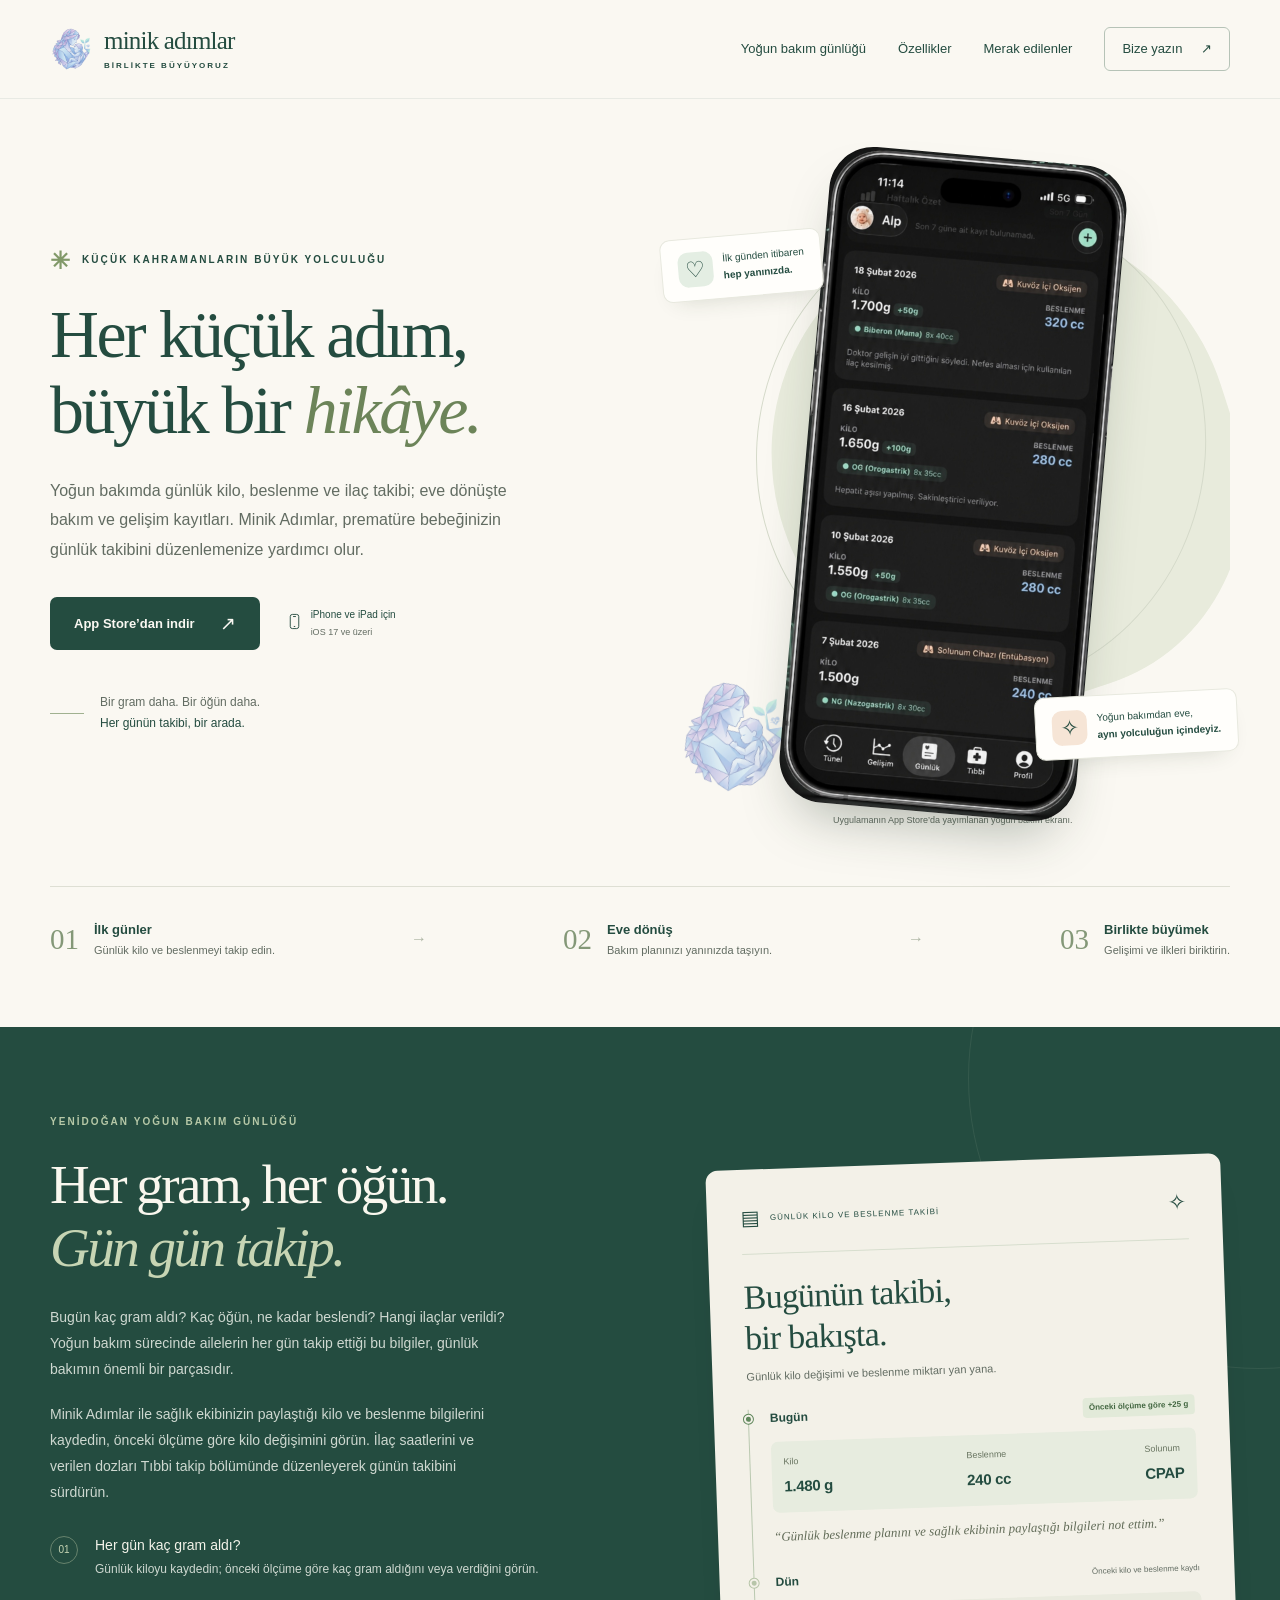
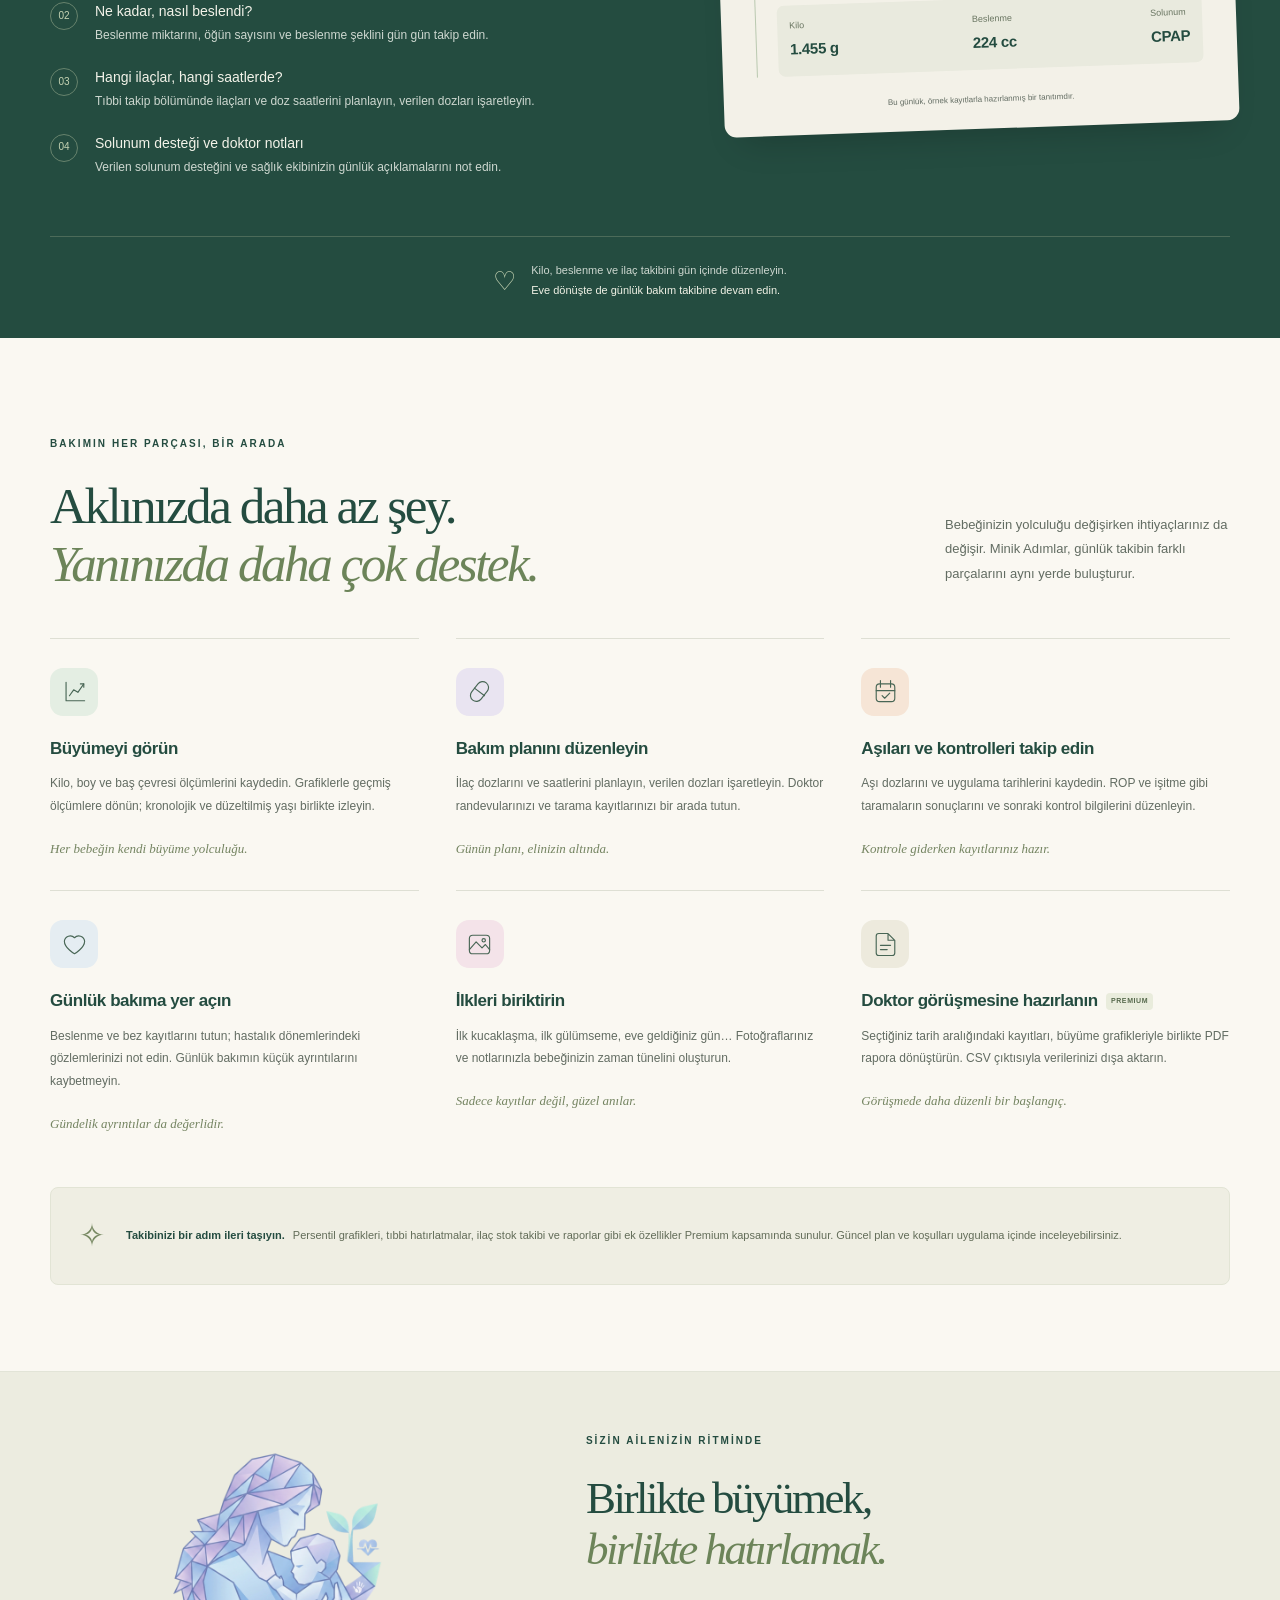
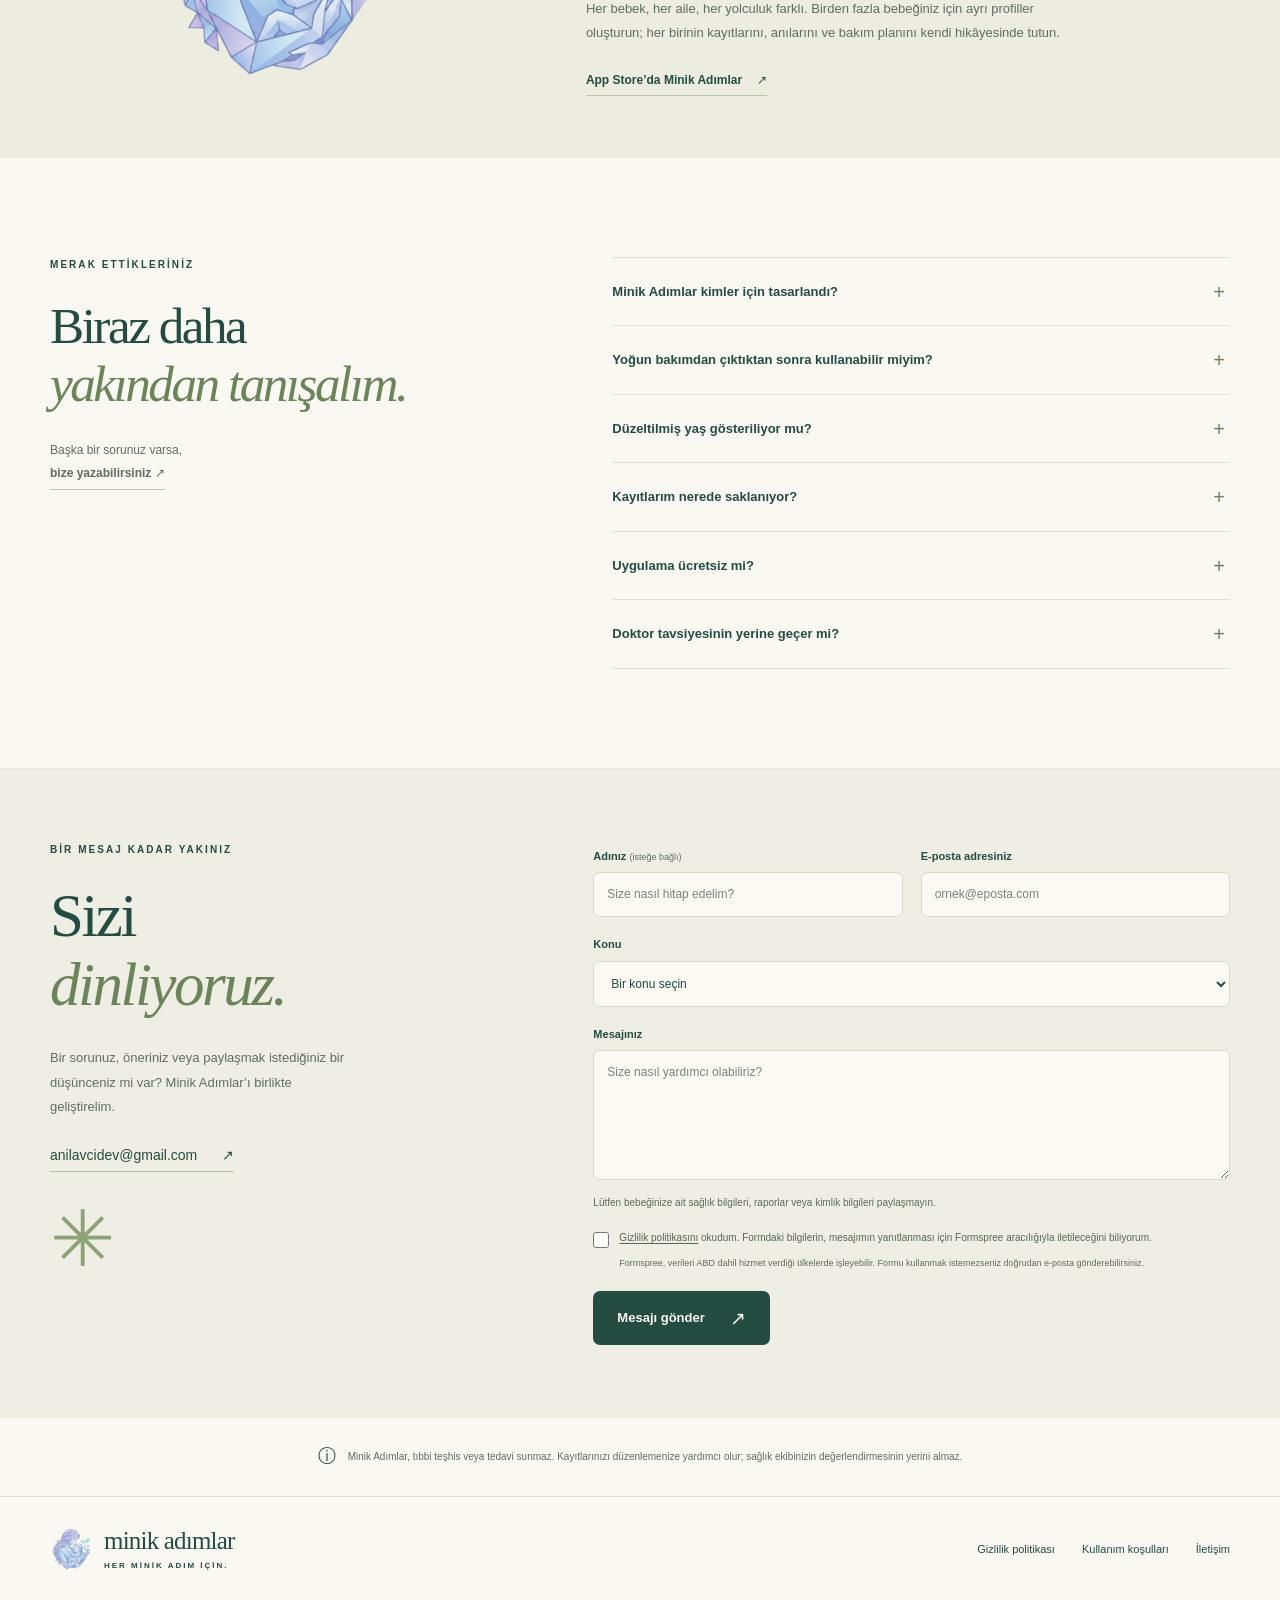
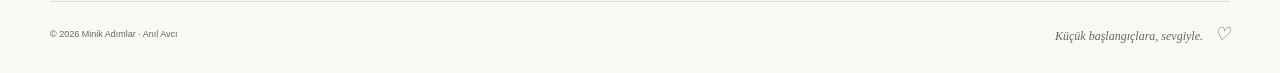
==== commit 48c4e26b: "Use actual App Store NICU screenshot in landing page" ====
--- a/index.html
+++ b/index.html
@@ -43,25 +43,14 @@
         <div class="hero-note"><span class="note-line" aria-hidden="true"></span><p>Bir gram daha. Bir öğün daha.<br><strong>Her günün takibi, bir arada.</strong></p></div>
       </div>
       <div class="hero-visual">
-        <div class="hero-orbit" aria-hidden="true"></div>
+        <div class="hero-backdrop" aria-hidden="true"><div class="hero-orbit"></div></div>
         <img class="hero-brand-art" src="assets/brand.png" alt="" width="170" height="174">
         <div class="floating-note note-top"><span class="small-icon mint" aria-hidden="true">♡</span><span>İlk günden itibaren<br><strong>hep yanınızda.</strong></span></div>
-        <div class="phone" aria-label="Yoğun bakım günlüğünün temsili uygulama görünümü">
-          <div class="phone-camera" aria-hidden="true"></div>
-          <div class="phone-status" aria-hidden="true"><span>9:41</span><span>▮▮▮ &nbsp; ▰</span></div>
-          <div class="phone-heading"><span class="baby-avatar" aria-hidden="true">D</span><div><strong>Deniz’in yolculuğu</strong><small>Her gün, yeni bir minik adım.</small></div><span class="phone-plus" aria-hidden="true">＋</span></div>
-          <div class="phone-section-title"><span>Yoğun bakım günlüğü</span><span class="mini-badge">Günlük</span></div>
-          <div class="phone-summary"><span class="small-icon" aria-hidden="true">♡</span><p>Her gram, her öğün önemli.<br><strong>Bugünün kayıtları bir arada.</strong></p></div>
-          <div class="phone-card">
-            <div class="card-topline"><strong>Bugünün kaydı</strong><span class="mini-badge lavender">CPAP</span></div>
-            <div class="phone-metrics"><div><small>KİLO</small><strong>1.480 <span>g</span></strong><span class="weight-change">+25 g</span></div><div><small>BESLENME</small><strong>240 <span>cc</span></strong><span class="metric-note">8 öğün · NG/OG</span></div></div>
-            <div class="phone-doctor-note"><span aria-hidden="true">✎</span><p><strong>Doktor notu</strong><br>Görüşmede konuşulanları ve günlük gözlemlerinizi buraya kaydedin.</p></div>
-          </div>
-          <div class="phone-chart"><div><strong>Minik bir adım daha</strong><span>Kilo kayıtları</span></div><svg viewBox="0 0 260 92" role="img" aria-label="Temsili kilo kayıtları çizgisi"><path d="M8 77H252M8 46H252M8 15H252" stroke="#e5ece7" fill="none"/><path d="M9 72L49 63L89 67L129 42L169 35L209 24L249 13L249 90H9Z" fill="#e8f1eb"/><path d="M9 72L49 63L89 67L129 42L169 35L209 24L249 13" fill="none" stroke="#56836c" stroke-width="3" stroke-linecap="round" stroke-linejoin="round"/><circle cx="249" cy="13" r="4" fill="#56836c"/></svg></div>
-          <div class="phone-bottom" aria-hidden="true"><span>⌂<small>Profil</small></span><span>↗<small>Gelişim</small></span><span class="active">▤<small>Günlük</small></span><span>♡<small>Tıbbi</small></span></div>
+        <div class="app-screen">
+          <img src="assets/app-nicu.jpg" alt="Minik Adımlar uygulamasının gerçek yoğun bakım günlüğü ekranı: günlük kilo, gram değişimi, beslenme miktarı ve solunum desteği kayıtları." width="1242" height="2688" fetchpriority="high">
         </div>
         <div class="floating-note note-bottom"><span class="small-icon peach" aria-hidden="true">✧</span><span>Yoğun bakımdan eve,<br><strong>aynı yolculuğun içindeyiz.</strong></span></div>
-        <p class="demo-caption">Temsili görünüm · Örnek veriler kullanılmıştır.</p>
+        <p class="demo-caption">Uygulamanın App Store’da yayımlanan yoğun bakım ekranı.</p>
       </div>
     </section>
     <section class="journey container" aria-label="Bebeğinizin yolculuğunun aşamaları">
--- a/assets/style.css
+++ b/assets/style.css
@@ -1,8 +1,8 @@
 :root{--cream:#faf8f2;--ink:#244c40;--muted:#626c62;--line:#dedfd4;--mint:#e4eee3;--lavender:#e9e4f1;--peach:#f6e5d6;--blue:#e5edf2;--pink:#f4e3e9;--sand:#edeadd;--serif:Georgia,'Times New Roman',serif;--sans:-apple-system,BlinkMacSystemFont,'Segoe UI',sans-serif}
-*{box-sizing:border-box}html{scroll-behavior:smooth;scroll-padding-top:100px}body{margin:0;background:var(--cream);color:var(--ink);font-family:var(--sans);font-size:16px;line-height:1.65;-webkit-font-smoothing:antialiased}a{color:inherit;text-decoration:none}button,input,select,textarea{font:inherit}button,a,input,select,textarea,summary{-webkit-tap-highlight-color:transparent}img{max-width:100%;height:auto}svg{display:block}button{cursor:pointer}::selection{background:#d7e6d2}a:focus-visible,button:focus-visible,summary:focus-visible,input:focus-visible,select:focus-visible,textarea:focus-visible,[tabindex]:focus-visible{outline:3px solid #6b8260;outline-offset:5px}.container{width:min(1180px,calc(100% - 96px));margin-inline:auto}.skip-link{position:fixed;top:-100px;left:20px;background:var(--ink);color:white;padding:12px 20px;z-index:100}.skip-link:focus{top:12px}.site-header{position:sticky;top:0;z-index:20;background:rgba(250,248,242,.96);border-bottom:1px solid rgba(36,76,64,.08);backdrop-filter:blur(14px)}.header-inner{min-height:98px;display:flex;align-items:center;justify-content:space-between;gap:30px}.brand{display:flex;align-items:center;gap:12px;line-height:1.1;flex-shrink:0}.brand>span{font-family:var(--serif);font-size:25px;letter-spacing:-.8px}.brand img{width:42px;height:44px;object-fit:contain}.brand-caption{display:block;font-family:var(--sans);font-size:8px;font-weight:600;letter-spacing:2px;margin-top:8px}.site-header nav{display:flex;align-items:center;gap:32px;font-size:13px;font-weight:500}.site-header nav a{padding-block:10px;transition:color .2s}.site-header nav a:hover{color:#648565}.site-header nav .nav-contact{border:1px solid #b6c3b7;padding:10px 17px;border-radius:6px}.nav-contact span{margin-left:15px}.menu-toggle{display:none}.eyebrow{font-size:10px;letter-spacing:2.05px;font-weight:650;margin:0 0 24px;display:flex;align-items:center;gap:10px}.tiny-flower{font-size:24px;color:#819969;line-height:1}h1,h2,h3,p{margin-top:0}h1,h2{font-family:var(--serif);font-weight:400;letter-spacing:-2.5px;line-height:1.13}h1{font-size:clamp(50px,5.3vw,73px);margin-bottom:26px}h1 em,h2 em{font-weight:400;color:#6c8459}h2{font-size:clamp(38px,4vw,53px);margin-bottom:26px}h3{font-weight:550}p{margin-bottom:20px}.hero{display:grid;grid-template-columns:1.06fr 1fr;align-items:center;min-height:728px;gap:38px;padding-top:56px;padding-bottom:58px}.hero-copy{position:relative;z-index:2}.hero-description{max-width:465px;font-size:16px;line-height:1.85;color:var(--muted);margin-bottom:32px}.hero-actions{display:flex;align-items:center;gap:26px}.button{display:inline-flex;align-items:center;justify-content:center;gap:25px;padding:16px 23px;font-size:13px;font-weight:550;border:1px solid transparent;border-radius:7px;line-height:1.5;transition:background .2s,transform .2s}.button:hover{transform:translateY(-2px)}.button-dark{color:var(--cream);background:var(--ink)}.button-dark:hover{background:#346554}.button span{font-size:19px;line-height:1}.platform{font-size:10px;line-height:1.7;position:relative;padding-left:25px}.platform svg{width:17px;height:23px;position:absolute;left:0;top:4px;fill:none;stroke:currentColor;stroke-width:1.3}.platform small{font-size:9px;color:var(--muted)}.hero-note{display:flex;align-items:center;gap:16px;margin-top:42px}.note-line{width:34px;height:1px;background:#a0b190}.hero-note p{font-size:12px;color:var(--muted);margin:0;line-height:1.75}.hero-note strong{font-weight:500;color:var(--ink)}.hero-visual{position:relative;min-height:610px;display:flex;align-items:center;justify-content:center;padding-bottom:15px}.hero-orbit{position:absolute;background:#e8ebdc;width:460px;height:480px;border-radius:48% 48% 43% 52%;transform:rotate(-18deg);top:70px;right:-5px}.hero-orbit:after{content:'';position:absolute;inset:-24px 24px 20px -12px;border:1px solid #d5daca;border-radius:50%;transform:rotate(32deg)}.hero-brand-art{position:absolute;width:112px;left:0;bottom:36px;opacity:.7;transform:rotate(-9deg)}.phone{position:relative;width:298px;min-height:570px;border:7px solid #344c42;border-radius:44px;background:#f6f8f4;box-shadow:0 30px 55px -22px rgba(34,54,37,.37),inset 0 0 0 1px #fff;padding:15px 17px 10px;transform:rotate(5deg);z-index:2;overflow:hidden}.phone-camera{position:absolute;top:10px;left:calc(50% - 40px);width:80px;height:20px;border-radius:20px;background:#344c42}.phone-status{font-size:10px;font-weight:700;display:flex;justify-content:space-between;margin:1px 7px 31px}.phone-heading{display:flex;gap:8px;align-items:center;margin-bottom:23px}.baby-avatar{width:34px;height:34px;border-radius:50%;background:#ebe6f2;display:grid;place-items:center;font-family:var(--serif);font-size:20px;flex-shrink:0}.phone-heading strong{font-size:13px;display:block;letter-spacing:-.25px}.phone-heading small{font-size:8px;color:var(--muted);display:block}.phone-plus{margin-left:auto;color:#538468;font-size:23px}.phone-section-title{font-size:15px;font-weight:650;letter-spacing:-.3px;display:flex;align-items:center;justify-content:space-between;gap:5px;margin-bottom:13px}.mini-badge{font-size:8px;background:var(--mint);color:#365746;border-radius:5px;padding:3px 6px;font-weight:500}.phone-summary{display:flex;gap:8px;align-items:center;background:#e6ede2;padding:12px 9px;border-radius:9px;margin-bottom:12px}.phone-summary p{font-size:8px;margin:0;line-height:1.8}.small-icon{font-size:22px;display:grid;place-items:center;width:35px;height:35px;border-radius:10px;flex-shrink:0}.phone-summary .small-icon{background:rgba(255,255,255,.55)}.phone-card{background:white;padding:14px;border:1px solid #e8ece5;border-radius:12px;margin-bottom:12px}.card-topline{display:flex;align-items:center;justify-content:space-between;font-size:10px;margin-bottom:15px}.mint{background:var(--mint)}.lavender{background:var(--lavender)}.peach{background:var(--peach)}.blue{background:var(--blue)}.pink{background:var(--pink)}.sand{background:var(--sand)}.phone-metrics{display:flex;justify-content:space-between;gap:15px}.phone-metrics>div{display:flex;flex-direction:column;align-items:flex-start}.phone-metrics small{font-size:7px;color:var(--muted);letter-spacing:1px;margin-bottom:2px}.phone-metrics strong{font-size:22px;line-height:1.4;letter-spacing:-.8px}.phone-metrics strong span{font-size:9px;letter-spacing:0;font-weight:400}.weight-change{font-size:8px;background:#edf3e8;color:#426640;padding:1px 5px;border-radius:4px;margin-top:3px}.metric-note{font-size:8px;color:var(--muted);margin-top:4px}.phone-doctor-note{margin-top:14px;padding-top:11px;border-top:1px solid #eef0e9;display:flex;gap:8px}.phone-doctor-note>span{font-size:17px}.phone-doctor-note p{font-size:8px;line-height:1.7;color:var(--muted);margin:0}.phone-doctor-note strong{color:var(--ink);font-weight:550}.phone-chart{background:white;border:1px solid #e8ece5;padding:12px;border-radius:12px}.phone-chart>div{display:flex;justify-content:space-between;font-size:9px;margin-bottom:9px}.phone-chart>div span{font-size:7px;color:var(--muted)}.phone-chart svg{width:100%;height:80px}.phone-bottom{display:flex;justify-content:space-between;font-size:18px;line-height:1.3;padding:15px 8px 3px;color:#7b837a}.phone-bottom span{text-align:center}.phone-bottom small{display:block;font-size:7px;padding-top:4px}.phone-bottom .active{color:#407554}.floating-note{position:absolute;z-index:3;background:#fffefb;box-shadow:0 12px 25px -15px rgba(42,62,34,.2);border:1px solid #e8e9df;padding:13px 16px;display:flex;align-items:center;gap:10px;border-radius:10px;font-size:10px;line-height:1.65}.floating-note strong{font-weight:550}.note-top{top:79px;left:-15px;transform:rotate(-5deg)}.note-bottom{bottom:72px;right:-8px;transform:rotate(-3deg)}.demo-caption{position:absolute;bottom:0;left:0;right:0;text-align:center;font-size:9px;color:var(--muted);margin:0}.journey{display:flex;justify-content:space-between;align-items:center;padding-block:31px 38px;border-top:1px solid var(--line);gap:15px}.journey>div{display:flex;align-items:center;gap:15px}.journey-number{font-family:var(--serif);font-size:29px;color:#849878;line-height:1}.journey p{margin:0;font-size:11px;line-height:1.8}.journey strong,.journey p span{display:block}.journey strong{font-size:13px;font-weight:550}.journey p span{color:var(--muted)}.journey-connector{color:#adb5a4}.nicu-section{background:#244c40;color:#f7f6eb;margin-top:28px;padding:87px 0 36px;position:relative;overflow:hidden}.nicu-section:before{content:'';position:absolute;width:580px;height:580px;border:1px solid rgba(235,243,216,.08);border-radius:50%;right:-270px;top:-240px;pointer-events:none}.nicu-grid{display:grid;grid-template-columns:1fr .91fr;gap:100px;align-items:center}.nicu-copy .eyebrow{color:#b6c8a7}.nicu-copy h2{font-size:55px;color:#f9f7ee}.nicu-copy h2 em{color:#c7d5b4}.nicu-copy>p:not(.eyebrow){font-size:14px;line-height:1.85;color:#ced8d0;max-width:455px}.nicu-features{margin-top:28px}.nicu-features>div{display:flex;gap:17px;margin-top:20px}.nicu-features>div>span{font-size:10px;width:28px;height:28px;display:grid;place-items:center;border:1px solid #67836d;border-radius:50%;flex-shrink:0;color:#c7d5b4;margin-top:2px}.nicu-features p{font-size:12px;color:#ced8d0;margin:0}.nicu-features strong{display:block;font-size:14px;color:#f3f3e9;font-weight:500;margin-bottom:3px}.nicu-diary{background:#f3f1e8;color:var(--ink);border-radius:12px;padding:30px 34px 23px;transform:rotate(-2deg);box-shadow:0 22px 35px -18px rgba(0,0,0,.2)}.diary-header{display:flex;align-items:center;gap:9px;padding-bottom:18px;border-bottom:1px solid #d7dece;font-size:8px;letter-spacing:1px}.diary-header>span:last-child{margin-left:auto;font-size:22px}.diary-icon{font-size:20px}.nicu-diary h3{font-family:var(--serif);font-size:34px;font-weight:400;letter-spacing:-.8px;line-height:1.2;margin:23px 0 8px}.diary-intro{font-size:11px;color:var(--muted);margin-bottom:24px}.diary-entry{border-left:1px solid #bac9b0;padding-left:21px;position:relative;padding-bottom:24px}.diary-dot{position:absolute;left:-5px;top:5px;width:9px;height:9px;border:2px solid #f3f1e8;border-radius:50%;background:#60875c;box-shadow:0 0 0 1px #60875c}.diary-entry-top{display:flex;align-items:center;justify-content:space-between;gap:10px;font-size:12px;margin-bottom:13px}.diary-entry-top strong{font-weight:600}.diary-entry-top>span{font-size:8px;color:var(--muted)}.diary-entry-top>span.daily-weight-change{color:#426640;background:#e2ead9;border-radius:4px;padding:3px 6px;font-weight:550}.diary-values{display:flex;justify-content:space-between;gap:10px;background:#e7ecdf;padding:13px 12px;border-radius:7px}.diary-values small{display:block;font-size:9px;color:#697561;margin-bottom:4px}.diary-values strong{font-size:15px;font-weight:550;letter-spacing:-.3px}.diary-quote{font-family:var(--serif);font-size:13px;font-style:italic;line-height:1.75;margin:13px 0 0;color:#626c58}.previous{padding-bottom:0}.previous .diary-dot{background:#b7c5a9;box-shadow:0 0 0 1px #b7c5a9}.previous .diary-values{background:#e9eade}.diary-footnote{font-size:8px;text-align:center;color:var(--muted);margin:23px 0 0}.nicu-bottom{border-top:1px solid #4c6b59;margin-top:58px;padding-top:23px;display:flex;align-items:center;justify-content:center;gap:15px;text-align:left}.nicu-bottom>span{font-size:26px;color:#c7d5b4}.nicu-bottom p{font-size:11px;color:#ced8d0;line-height:1.8;margin:0}.nicu-bottom strong{font-weight:500;color:#f1f2e6}.features-section{padding-block:98px 86px}.section-heading{display:flex;justify-content:space-between;align-items:flex-end;gap:60px;margin-bottom:35px}.section-heading h2{margin-bottom:10px}.section-heading>p{max-width:285px;font-size:13px;color:var(--muted);line-height:1.9;margin-bottom:16px}.feature-grid{display:grid;grid-template-columns:repeat(3,1fr);gap:0 37px}.feature{padding:29px 0;border-top:1px solid var(--line)}.feature-icon{width:48px;height:48px;border-radius:13px;display:grid;place-items:center;margin-bottom:20px}.feature-icon svg{width:27px;height:27px;fill:none;stroke:#486655;stroke-width:1.35;stroke-linecap:round;stroke-linejoin:round}.feature h3{font-size:17px;font-weight:550;letter-spacing:-.45px;margin-bottom:11px;line-height:1.5}.feature p{font-size:12px;color:var(--muted);line-height:1.9;margin-bottom:17px}.feature-detail{font-family:var(--serif);font-size:13px;font-style:italic;color:#748461}.pro-tag{display:inline-block;vertical-align:middle;background:#e9ecdc;color:#56694c;font-size:7px;font-weight:650;letter-spacing:.6px;border-radius:4px;padding:3px 5px;margin-left:4px}.premium-note{display:flex;align-items:center;gap:21px;background:#efeee3;border:1px solid #e2e4d5;border-radius:8px;margin-top:22px;padding:22px 28px}.premium-note>span{font-size:31px;color:#778862}.premium-note p{font-size:11px;line-height:1.8;margin:0;color:#626c58}.premium-note strong{color:var(--ink);font-weight:600;margin-right:5px}.care-section{background:#ecece0;border-block:1px solid #e2e4d7}.care-inner{display:grid;grid-template-columns:.7fr 1fr;gap:85px;align-items:center;padding-block:61px}.care-inner>img{width:230px;max-height:250px;object-fit:contain;justify-self:center}.care-inner>div{max-width:560px}.care-inner h2{font-size:45px;margin-bottom:22px}.care-inner p:not(.eyebrow){font-size:13px;color:var(--muted);max-width:480px;line-height:1.9}.text-link{display:inline-block;font-size:12px;font-weight:550;border-bottom:1px solid #bac6ae;padding-bottom:4px}.text-link span{margin-left:12px}.text-link:hover{color:#638155}.faq-section{display:grid;grid-template-columns:.85fr 1.1fr;gap:85px;padding-block:99px}.faq-section>div>p:last-child{font-size:12px;color:var(--muted);line-height:1.9}.faq-list{border-top:1px solid var(--line)}details{border-bottom:1px solid var(--line)}summary{padding:23px 32px 23px 0;list-style:none;position:relative;cursor:pointer;font-size:13px;font-weight:550}summary::-webkit-details-marker{display:none}summary:after{content:'+';font-size:20px;font-weight:400;position:absolute;right:5px;top:18px;color:#6e8360}details[open] summary:after{content:'−'}details p{font-size:12px;color:var(--muted);line-height:1.9;padding-right:25px;padding-bottom:9px}details p a{text-decoration:underline;text-underline-offset:3px}.contact-section{background:#efeee5;border-top:1px solid #e4e5d8;padding-block:73px}.contact-grid{display:grid;grid-template-columns:.78fr 1.12fr;gap:100px}.contact-copy h2{font-size:61px}.contact-copy>p:not(.eyebrow){font-size:13px;line-height:1.9;color:var(--muted);max-width:300px}.contact-email{display:inline-flex;align-items:center;gap:25px;font-size:14px;border-bottom:1px solid #b3c0a8;padding-block:4px}.contact-flower{font-size:78px;color:#8da277;line-height:1;margin-top:28px}.contact-form{padding-top:5px}.form-row{display:grid;grid-template-columns:1fr 1fr;gap:18px}.field{margin-bottom:18px}.field label{display:block;font-size:11px;font-weight:550;margin-bottom:7px}.field label>span{font-size:9px;font-weight:400;color:var(--muted)}input:not([type=checkbox]),select,textarea{width:100%;background:#faf9f4;border:1px solid #d5dacb;border-radius:6px;color:var(--ink);padding:12px 13px;font-size:12px;line-height:1.65}select{min-height:46px}textarea{resize:vertical;min-height:130px}input::placeholder,textarea::placeholder{color:#7d8477}input:focus,select:focus,textarea:focus{border-color:#7a9367}.field-help{font-size:10px;color:#5e6a57;line-height:1.7;margin:6px 0 0}.honeypot{position:absolute;left:-10000px;top:auto;width:1px;height:1px;overflow:hidden}.consent{display:flex;align-items:flex-start;gap:10px;font-size:10px;line-height:1.8;color:#596652;margin-bottom:8px}.consent input{width:16px;height:16px;flex-shrink:0;accent-color:var(--ink);margin:3px 0 0}.consent a{text-decoration:underline;text-underline-offset:2px}.form-provider{font-size:9px;line-height:1.7;color:#626c58;margin-left:26px;margin-bottom:20px}.form-bottom{display:flex;gap:20px;align-items:center}.form-status{font-size:11px;line-height:1.65;max-width:280px}.form-status:empty{display:none}.form-status.error{color:#943f2d}.form-status.success{color:#30634b}.button:disabled{opacity:.7;cursor:wait;transform:none}.medical-notice{display:flex;align-items:center;justify-content:center;gap:12px;padding-block:24px}.medical-notice>span{font-size:18px}.medical-notice p{font-size:10px;color:var(--muted);margin:0;max-width:840px}.site-footer{border-top:1px solid var(--line)}.footer-top{display:flex;justify-content:space-between;align-items:center;gap:30px;padding-block:30px}.footer-top nav{display:flex;gap:27px;font-size:11px}.footer-top nav a:hover{text-decoration:underline;text-underline-offset:4px}.footer-bottom{padding-block:18px 23px;border-top:1px solid var(--line);display:flex;align-items:center;justify-content:space-between;font-size:9px;color:var(--muted)}.footer-bottom>span:last-child{font-family:var(--serif);font-style:italic;font-size:12px}.footer-bottom>span:last-child span{margin-left:8px;font-size:18px}.legal-hero{padding:63px 0 42px;border-bottom:1px solid var(--line)}.legal-hero h1{font-size:58px;margin-bottom:18px}.legal-hero p{font-size:12px;color:var(--muted);max-width:700px;margin-bottom:0}.legal-meta{display:flex;gap:18px;flex-wrap:wrap;margin-top:20px;font-size:10px;color:var(--muted)}.legal-layout{display:grid;grid-template-columns:220px 1fr;gap:70px;padding-block:48px 80px}.legal-toc{position:sticky;top:130px;align-self:start}.legal-toc p{font-size:10px;font-weight:600;letter-spacing:1.2px;margin-bottom:15px}.legal-toc a{display:block;font-size:11px;line-height:1.6;padding-block:8px;color:var(--muted)}.legal-toc a:hover{color:var(--ink);text-decoration:underline}.legal-content{max-width:780px;min-width:0}.legal-content section{margin-bottom:34px;scroll-margin-top:125px}.legal-content h2{font-family:var(--sans);font-size:21px;line-height:1.5;font-weight:550;letter-spacing:-.5px;margin-bottom:13px}.legal-content h3{font-size:15px;margin-top:20px;margin-bottom:10px}.legal-content p,.legal-content li{font-size:13px;line-height:1.9;color:var(--muted)}.legal-content ul{padding-left:20px}.legal-content li{padding-left:4px;margin-bottom:8px}.legal-content a{color:var(--ink);text-decoration:underline;text-underline-offset:3px;overflow-wrap:anywhere}.legal-callout{padding:21px 24px;border:1px solid #d6dfc9;background:#edf0e3;border-radius:8px;margin-bottom:35px}.legal-callout p{margin:0}.legal-callout strong{color:var(--ink)}.legal-table-wrap{overflow:auto;margin-block:20px}.legal-content table{width:100%;border-collapse:collapse;text-align:left;min-width:520px;font-size:11px;line-height:1.7}.legal-content th{background:#eceee3;font-weight:550}.legal-content td,.legal-content th{border:1px solid var(--line);padding:12px;vertical-align:top}.legal-content td{color:var(--muted)}.error-page{min-height:65vh;display:grid;place-items:center;text-align:center;padding:60px 20px}.error-page h1{font-size:54px}.error-page p{color:var(--muted);font-size:14px}
+*{box-sizing:border-box}html{scroll-behavior:smooth;scroll-padding-top:100px}body{margin:0;background:var(--cream);color:var(--ink);font-family:var(--sans);font-size:16px;line-height:1.65;-webkit-font-smoothing:antialiased}a{color:inherit;text-decoration:none}button,input,select,textarea{font:inherit}button,a,input,select,textarea,summary{-webkit-tap-highlight-color:transparent}img{max-width:100%;height:auto}svg{display:block}button{cursor:pointer}::selection{background:#d7e6d2}a:focus-visible,button:focus-visible,summary:focus-visible,input:focus-visible,select:focus-visible,textarea:focus-visible,[tabindex]:focus-visible{outline:3px solid #6b8260;outline-offset:5px}.container{width:min(1180px,calc(100% - 96px));margin-inline:auto}.skip-link{position:fixed;top:-100px;left:20px;background:var(--ink);color:white;padding:12px 20px;z-index:100}.skip-link:focus{top:12px}.site-header{position:sticky;top:0;z-index:20;background:rgba(250,248,242,.96);border-bottom:1px solid rgba(36,76,64,.08);backdrop-filter:blur(14px)}.header-inner{min-height:98px;display:flex;align-items:center;justify-content:space-between;gap:30px}.brand{display:flex;align-items:center;gap:12px;line-height:1.1;flex-shrink:0}.brand>span{font-family:var(--serif);font-size:25px;letter-spacing:-.8px}.brand img{width:42px;height:44px;object-fit:contain}.brand-caption{display:block;font-family:var(--sans);font-size:8px;font-weight:600;letter-spacing:2px;margin-top:8px}.site-header nav{display:flex;align-items:center;gap:32px;font-size:13px;font-weight:500}.site-header nav a{padding-block:10px;transition:color .2s}.site-header nav a:hover{color:#648565}.site-header nav .nav-contact{border:1px solid #b6c3b7;padding:10px 17px;border-radius:6px}.nav-contact span{margin-left:15px}.menu-toggle{display:none}.eyebrow{font-size:10px;letter-spacing:2.05px;font-weight:650;margin:0 0 24px;display:flex;align-items:center;gap:10px}.tiny-flower{font-size:24px;color:#819969;line-height:1}h1,h2,h3,p{margin-top:0}h1,h2{font-family:var(--serif);font-weight:400;letter-spacing:-2.5px;line-height:1.13}h1{font-size:clamp(50px,5.3vw,73px);margin-bottom:26px}h1 em,h2 em{font-weight:400;color:#6c8459}h2{font-size:clamp(38px,4vw,53px);margin-bottom:26px}h3{font-weight:550}p{margin-bottom:20px}.hero{display:grid;grid-template-columns:1.06fr 1fr;align-items:center;min-height:728px;gap:38px;padding-top:56px;padding-bottom:58px}.hero-copy{position:relative;z-index:2}.hero-description{max-width:465px;font-size:16px;line-height:1.85;color:var(--muted);margin-bottom:32px}.hero-actions{display:flex;align-items:center;gap:26px}.button{display:inline-flex;align-items:center;justify-content:center;gap:25px;padding:16px 23px;font-size:13px;font-weight:550;border:1px solid transparent;border-radius:7px;line-height:1.5;transition:background .2s,transform .2s}.button:hover{transform:translateY(-2px)}.button-dark{color:var(--cream);background:var(--ink)}.button-dark:hover{background:#346554}.button span{font-size:19px;line-height:1}.platform{font-size:10px;line-height:1.7;position:relative;padding-left:25px}.platform svg{width:17px;height:23px;position:absolute;left:0;top:4px;fill:none;stroke:currentColor;stroke-width:1.3}.platform small{font-size:9px;color:var(--muted)}.hero-note{display:flex;align-items:center;gap:16px;margin-top:42px}.note-line{width:34px;height:1px;background:#a0b190}.hero-note p{font-size:12px;color:var(--muted);margin:0;line-height:1.75}.hero-note strong{font-weight:500;color:var(--ink)}.hero-visual{position:relative;min-height:610px;display:flex;align-items:center;justify-content:center;padding-bottom:15px}.hero-backdrop{position:absolute;inset:0;overflow:clip;pointer-events:none}.hero-orbit{position:absolute;background:#e8ebdc;width:460px;height:480px;border-radius:48% 48% 43% 52%;transform:rotate(-18deg);top:70px;right:-5px}.hero-orbit:after{content:'';position:absolute;inset:-24px 24px 20px -12px;border:1px solid #d5daca;border-radius:50%;transform:rotate(32deg)}.hero-brand-art{position:absolute;width:112px;left:0;bottom:36px;opacity:.7;transform:rotate(-9deg)}.small-icon{font-size:22px;display:grid;place-items:center;width:35px;height:35px;border-radius:10px;flex-shrink:0}.mint{background:var(--mint)}.lavender{background:var(--lavender)}.peach{background:var(--peach)}.blue{background:var(--blue)}.pink{background:var(--pink)}.sand{background:var(--sand)}.app-screen{position:relative;width:298px;aspect-ratio:820/1810;overflow:hidden;border-radius:44px;box-shadow:0 30px 55px -22px rgba(34,54,37,.37);transform:rotate(5deg);z-index:2;flex-shrink:0}.app-screen img{position:absolute;width:151.463415%;max-width:none;height:auto;left:-25%;top:-37.016575%;display:block}.floating-note{position:absolute;z-index:3;background:#fffefb;box-shadow:0 12px 25px -15px rgba(42,62,34,.2);border:1px solid #e8e9df;padding:13px 16px;display:flex;align-items:center;gap:10px;border-radius:10px;font-size:10px;line-height:1.65}.floating-note strong{font-weight:550}.note-top{top:79px;left:-15px;transform:rotate(-5deg)}.note-bottom{bottom:72px;right:-8px;transform:rotate(-3deg)}.demo-caption{position:absolute;bottom:0;left:0;right:0;text-align:center;font-size:9px;color:var(--muted);margin:0}.journey{display:flex;justify-content:space-between;align-items:center;padding-block:31px 38px;border-top:1px solid var(--line);gap:15px}.journey>div{display:flex;align-items:center;gap:15px}.journey-number{font-family:var(--serif);font-size:29px;color:#849878;line-height:1}.journey p{margin:0;font-size:11px;line-height:1.8}.journey strong,.journey p span{display:block}.journey strong{font-size:13px;font-weight:550}.journey p span{color:var(--muted)}.journey-connector{color:#adb5a4}.nicu-section{background:#244c40;color:#f7f6eb;margin-top:28px;padding:87px 0 36px;position:relative;overflow:hidden}.nicu-section:before{content:'';position:absolute;width:580px;height:580px;border:1px solid rgba(235,243,216,.08);border-radius:50%;right:-270px;top:-240px;pointer-events:none}.nicu-grid{display:grid;grid-template-columns:1fr .91fr;gap:100px;align-items:center}.nicu-copy .eyebrow{color:#b6c8a7}.nicu-copy h2{font-size:55px;color:#f9f7ee}.nicu-copy h2 em{color:#c7d5b4}.nicu-copy>p:not(.eyebrow){font-size:14px;line-height:1.85;color:#ced8d0;max-width:455px}.nicu-features{margin-top:28px}.nicu-features>div{display:flex;gap:17px;margin-top:20px}.nicu-features>div>span{font-size:10px;width:28px;height:28px;display:grid;place-items:center;border:1px solid #67836d;border-radius:50%;flex-shrink:0;color:#c7d5b4;margin-top:2px}.nicu-features p{font-size:12px;color:#ced8d0;margin:0}.nicu-features strong{display:block;font-size:14px;color:#f3f3e9;font-weight:500;margin-bottom:3px}.nicu-diary{background:#f3f1e8;color:var(--ink);border-radius:12px;padding:30px 34px 23px;transform:rotate(-2deg);box-shadow:0 22px 35px -18px rgba(0,0,0,.2)}.diary-header{display:flex;align-items:center;gap:9px;padding-bottom:18px;border-bottom:1px solid #d7dece;font-size:8px;letter-spacing:1px}.diary-header>span:last-child{margin-left:auto;font-size:22px}.diary-icon{font-size:20px}.nicu-diary h3{font-family:var(--serif);font-size:34px;font-weight:400;letter-spacing:-.8px;line-height:1.2;margin:23px 0 8px}.diary-intro{font-size:11px;color:var(--muted);margin-bottom:24px}.diary-entry{border-left:1px solid #bac9b0;padding-left:21px;position:relative;padding-bottom:24px}.diary-dot{position:absolute;left:-5px;top:5px;width:9px;height:9px;border:2px solid #f3f1e8;border-radius:50%;background:#60875c;box-shadow:0 0 0 1px #60875c}.diary-entry-top{display:flex;align-items:center;justify-content:space-between;gap:10px;font-size:12px;margin-bottom:13px}.diary-entry-top strong{font-weight:600}.diary-entry-top>span{font-size:8px;color:var(--muted)}.diary-entry-top>span.daily-weight-change{color:#426640;background:#e2ead9;border-radius:4px;padding:3px 6px;font-weight:550}.diary-values{display:flex;justify-content:space-between;gap:10px;background:#e7ecdf;padding:13px 12px;border-radius:7px}.diary-values small{display:block;font-size:9px;color:#697561;margin-bottom:4px}.diary-values strong{font-size:15px;font-weight:550;letter-spacing:-.3px}.diary-quote{font-family:var(--serif);font-size:13px;font-style:italic;line-height:1.75;margin:13px 0 0;color:#626c58}.previous{padding-bottom:0}.previous .diary-dot{background:#b7c5a9;box-shadow:0 0 0 1px #b7c5a9}.previous .diary-values{background:#e9eade}.diary-footnote{font-size:8px;text-align:center;color:var(--muted);margin:23px 0 0}.nicu-bottom{border-top:1px solid #4c6b59;margin-top:58px;padding-top:23px;display:flex;align-items:center;justify-content:center;gap:15px;text-align:left}.nicu-bottom>span{font-size:26px;color:#c7d5b4}.nicu-bottom p{font-size:11px;color:#ced8d0;line-height:1.8;margin:0}.nicu-bottom strong{font-weight:500;color:#f1f2e6}.features-section{padding-block:98px 86px}.section-heading{display:flex;justify-content:space-between;align-items:flex-end;gap:60px;margin-bottom:35px}.section-heading h2{margin-bottom:10px}.section-heading>p{max-width:285px;font-size:13px;color:var(--muted);line-height:1.9;margin-bottom:16px}.feature-grid{display:grid;grid-template-columns:repeat(3,1fr);gap:0 37px}.feature{padding:29px 0;border-top:1px solid var(--line)}.feature-icon{width:48px;height:48px;border-radius:13px;display:grid;place-items:center;margin-bottom:20px}.feature-icon svg{width:27px;height:27px;fill:none;stroke:#486655;stroke-width:1.35;stroke-linecap:round;stroke-linejoin:round}.feature h3{font-size:17px;font-weight:550;letter-spacing:-.45px;margin-bottom:11px;line-height:1.5}.feature p{font-size:12px;color:var(--muted);line-height:1.9;margin-bottom:17px}.feature-detail{font-family:var(--serif);font-size:13px;font-style:italic;color:#748461}.pro-tag{display:inline-block;vertical-align:middle;background:#e9ecdc;color:#56694c;font-size:7px;font-weight:650;letter-spacing:.6px;border-radius:4px;padding:3px 5px;margin-left:4px}.premium-note{display:flex;align-items:center;gap:21px;background:#efeee3;border:1px solid #e2e4d5;border-radius:8px;margin-top:22px;padding:22px 28px}.premium-note>span{font-size:31px;color:#778862}.premium-note p{font-size:11px;line-height:1.8;margin:0;color:#626c58}.premium-note strong{color:var(--ink);font-weight:600;margin-right:5px}.care-section{background:#ecece0;border-block:1px solid #e2e4d7}.care-inner{display:grid;grid-template-columns:.7fr 1fr;gap:85px;align-items:center;padding-block:61px}.care-inner>img{width:230px;max-height:250px;object-fit:contain;justify-self:center}.care-inner>div{max-width:560px}.care-inner h2{font-size:45px;margin-bottom:22px}.care-inner p:not(.eyebrow){font-size:13px;color:var(--muted);max-width:480px;line-height:1.9}.text-link{display:inline-block;font-size:12px;font-weight:550;border-bottom:1px solid #bac6ae;padding-bottom:4px}.text-link span{margin-left:12px}.text-link:hover{color:#638155}.faq-section{display:grid;grid-template-columns:.85fr 1.1fr;gap:85px;padding-block:99px}.faq-section>div>p:last-child{font-size:12px;color:var(--muted);line-height:1.9}.faq-list{border-top:1px solid var(--line)}details{border-bottom:1px solid var(--line)}summary{padding:23px 32px 23px 0;list-style:none;position:relative;cursor:pointer;font-size:13px;font-weight:550}summary::-webkit-details-marker{display:none}summary:after{content:'+';font-size:20px;font-weight:400;position:absolute;right:5px;top:18px;color:#6e8360}details[open] summary:after{content:'−'}details p{font-size:12px;color:var(--muted);line-height:1.9;padding-right:25px;padding-bottom:9px}details p a{text-decoration:underline;text-underline-offset:3px}.contact-section{background:#efeee5;border-top:1px solid #e4e5d8;padding-block:73px}.contact-grid{display:grid;grid-template-columns:.78fr 1.12fr;gap:100px}.contact-copy h2{font-size:61px}.contact-copy>p:not(.eyebrow){font-size:13px;line-height:1.9;color:var(--muted);max-width:300px}.contact-email{display:inline-flex;align-items:center;gap:25px;font-size:14px;border-bottom:1px solid #b3c0a8;padding-block:4px}.contact-flower{font-size:78px;color:#8da277;line-height:1;margin-top:28px}.contact-form{padding-top:5px}.form-row{display:grid;grid-template-columns:1fr 1fr;gap:18px}.field{margin-bottom:18px}.field label{display:block;font-size:11px;font-weight:550;margin-bottom:7px}.field label>span{font-size:9px;font-weight:400;color:var(--muted)}input:not([type=checkbox]),select,textarea{width:100%;background:#faf9f4;border:1px solid #d5dacb;border-radius:6px;color:var(--ink);padding:12px 13px;font-size:12px;line-height:1.65}select{min-height:46px}textarea{resize:vertical;min-height:130px}input::placeholder,textarea::placeholder{color:#7d8477}input:focus,select:focus,textarea:focus{border-color:#7a9367}.field-help{font-size:10px;color:#5e6a57;line-height:1.7;margin:6px 0 0}.honeypot{position:absolute;left:-10000px;top:auto;width:1px;height:1px;overflow:hidden}.consent{display:flex;align-items:flex-start;gap:10px;font-size:10px;line-height:1.8;color:#596652;margin-bottom:8px}.consent input{width:16px;height:16px;flex-shrink:0;accent-color:var(--ink);margin:3px 0 0}.consent a{text-decoration:underline;text-underline-offset:2px}.form-provider{font-size:9px;line-height:1.7;color:#626c58;margin-left:26px;margin-bottom:20px}.form-bottom{display:flex;gap:20px;align-items:center}.form-status{font-size:11px;line-height:1.65;max-width:280px}.form-status:empty{display:none}.form-status.error{color:#943f2d}.form-status.success{color:#30634b}.button:disabled{opacity:.7;cursor:wait;transform:none}.medical-notice{display:flex;align-items:center;justify-content:center;gap:12px;padding-block:24px}.medical-notice>span{font-size:18px}.medical-notice p{font-size:10px;color:var(--muted);margin:0;max-width:840px}.site-footer{border-top:1px solid var(--line)}.footer-top{display:flex;justify-content:space-between;align-items:center;gap:30px;padding-block:30px}.footer-top nav{display:flex;gap:27px;font-size:11px}.footer-top nav a:hover{text-decoration:underline;text-underline-offset:4px}.footer-bottom{padding-block:18px 23px;border-top:1px solid var(--line);display:flex;align-items:center;justify-content:space-between;font-size:9px;color:var(--muted)}.footer-bottom>span:last-child{font-family:var(--serif);font-style:italic;font-size:12px}.footer-bottom>span:last-child span{margin-left:8px;font-size:18px}.legal-hero{padding:63px 0 42px;border-bottom:1px solid var(--line)}.legal-hero h1{font-size:58px;margin-bottom:18px}.legal-hero p{font-size:12px;color:var(--muted);max-width:700px;margin-bottom:0}.legal-meta{display:flex;gap:18px;flex-wrap:wrap;margin-top:20px;font-size:10px;color:var(--muted)}.legal-layout{display:grid;grid-template-columns:220px 1fr;gap:70px;padding-block:48px 80px}.legal-toc{position:sticky;top:130px;align-self:start}.legal-toc p{font-size:10px;font-weight:600;letter-spacing:1.2px;margin-bottom:15px}.legal-toc a{display:block;font-size:11px;line-height:1.6;padding-block:8px;color:var(--muted)}.legal-toc a:hover{color:var(--ink);text-decoration:underline}.legal-content{max-width:780px;min-width:0}.legal-content section{margin-bottom:34px;scroll-margin-top:125px}.legal-content h2{font-family:var(--sans);font-size:21px;line-height:1.5;font-weight:550;letter-spacing:-.5px;margin-bottom:13px}.legal-content h3{font-size:15px;margin-top:20px;margin-bottom:10px}.legal-content p,.legal-content li{font-size:13px;line-height:1.9;color:var(--muted)}.legal-content ul{padding-left:20px}.legal-content li{padding-left:4px;margin-bottom:8px}.legal-content a{color:var(--ink);text-decoration:underline;text-underline-offset:3px;overflow-wrap:anywhere}.legal-callout{padding:21px 24px;border:1px solid #d6dfc9;background:#edf0e3;border-radius:8px;margin-bottom:35px}.legal-callout p{margin:0}.legal-callout strong{color:var(--ink)}.legal-table-wrap{overflow:auto;margin-block:20px}.legal-content table{width:100%;border-collapse:collapse;text-align:left;min-width:520px;font-size:11px;line-height:1.7}.legal-content th{background:#eceee3;font-weight:550}.legal-content td,.legal-content th{border:1px solid var(--line);padding:12px;vertical-align:top}.legal-content td{color:var(--muted)}.error-page{min-height:65vh;display:grid;place-items:center;text-align:center;padding:60px 20px}.error-page h1{font-size:54px}.error-page p{color:var(--muted);font-size:14px}
 @media(min-width:1500px){.container{width:1180px}.hero{min-height:760px}}@media(max-width:1100px){.container{width:calc(100% - 64px)}.site-header nav{gap:20px;font-size:12px}.hero{gap:25px}h1{font-size:57px}.hero-visual{transform:scale(.94);transform-origin:center}.hero-orbit{width:380px;right:-10px}.hero-actions{gap:17px}.button{padding:15px 19px;gap:18px}.nicu-grid{gap:60px}.nicu-copy h2{font-size:48px}.contact-grid{gap:60px}.section-heading{gap:35px}.feature-grid{gap:0 26px}.faq-section{gap:50px}.note-bottom{right:-22px}.legal-layout{gap:45px}}
 @media(max-width:900px){.header-inner{min-height:80px}.brand>span{font-size:23px}.menu-toggle{display:flex;background:transparent;border:1px solid #bfc9b7;border-radius:5px;width:40px;height:40px;flex-direction:column;justify-content:center;align-items:center;gap:6px}.menu-toggle span{display:block;width:17px;height:1px;background:var(--ink);transition:transform .2s}.menu-toggle[aria-expanded=true] span:first-child{transform:translateY(3.5px) rotate(45deg)}.menu-toggle[aria-expanded=true] span:last-child{transform:translateY(-3.5px) rotate(-45deg)}.site-header nav{display:none;position:absolute;top:80px;left:0;right:0;background:var(--cream);padding:16px 32px 23px;border-bottom:1px solid var(--line);flex-direction:column;align-items:stretch;gap:6px}.site-header nav.is-open{display:flex}.site-header nav a{padding:12px 0;font-size:14px}.site-header nav .nav-contact{margin-top:7px;text-align:center}.hero{grid-template-columns:1fr 1fr;gap:15px;min-height:630px;padding-top:38px;padding-bottom:35px}.hero h1{font-size:46px;letter-spacing:-1.9px}.hero .eyebrow{font-size:8px;letter-spacing:1.5px}.hero-description{font-size:14px}.hero-actions{align-items:flex-start;flex-direction:column;gap:17px}.platform{font-size:10px}.hero-note{margin-top:26px}.hero-visual{transform:scale(.82);margin-inline:-22px;min-height:610px;margin-top:-45px;margin-bottom:-45px}.hero-orbit{right:-20px;width:365px}.note-top{left:-18px}.note-bottom{right:-24px}.hero-brand-art{left:-10px}.journey{gap:8px}.journey>div{gap:9px}.journey p{font-size:9px}.journey strong{font-size:12px}.journey-number{font-size:24px}.nicu-grid{gap:40px;grid-template-columns:1fr 1fr}.nicu-section{padding-top:63px}.nicu-copy h2{font-size:39px}.nicu-copy>p:not(.eyebrow){font-size:12px}.nicu-diary{padding:23px 22px}.diary-header{font-size:6px}.nicu-diary h3{font-size:29px}.diary-entry{padding-left:15px}.diary-entry-top>span{font-size:7px}.diary-values{padding:10px 8px;gap:5px}.diary-values strong{font-size:12px}.section-heading h2{font-size:39px}.section-heading>p{font-size:12px;max-width:225px}.feature h3{font-size:15px}.feature-detail{font-size:12px}.care-inner{gap:45px}.care-inner h2{font-size:39px}.care-inner>img{width:200px}.faq-section{gap:35px;grid-template-columns:.8fr 1fr}.faq-section h2{font-size:38px}.contact-grid{gap:35px;grid-template-columns:.7fr 1.1fr}.contact-copy h2{font-size:50px}.contact-email{font-size:12px;gap:10px}.form-row{gap:12px}.footer-top nav{gap:17px}.legal-layout{grid-template-columns:180px 1fr;gap:35px}.legal-hero h1{font-size:49px}}
-@media(max-width:650px){.container{width:calc(100% - 40px)}html{scroll-padding-top:85px}.header-inner{min-height:74px}.brand img{width:35px;height:36px}.brand>span{font-size:22px}.brand-caption{font-size:7px;letter-spacing:1.6px;margin-top:6px}.site-header nav{top:74px;padding-inline:20px}.hero{grid-template-columns:1fr;padding-top:43px;padding-bottom:25px;gap:20px}.hero h1{font-size:clamp(43px,11.5vw,65px);line-height:1.14;letter-spacing:-2px}.hero .eyebrow{font-size:8px;letter-spacing:1.5px;margin-bottom:23px}.hero-description{font-size:14px;line-height:1.9;max-width:440px;margin-bottom:25px}.hero-actions{flex-direction:row;align-items:center;gap:22px}.hero .button{font-size:12px;gap:18px;padding:14px 18px}.hero-note{margin-top:26px}.hero-visual{transform:none;margin:0;overflow:clip;min-height:576px;padding-block:20px 27px}.phone{width:275px;min-height:528px;border-width:6px;border-radius:39px;padding:13px 14px 8px}.phone-status{margin-bottom:27px}.phone-heading{margin-bottom:19px}.phone-section-title{font-size:14px}.phone-card{padding:12px}.phone-chart svg{height:65px}.phone-bottom{padding-top:13px}.hero-orbit{width:310px;height:415px;right:calc(50% - 162px);top:75px}.note-top{top:65px;left:0;font-size:9px;padding:9px 10px;gap:7px}.note-top .small-icon{width:27px;height:29px;font-size:20px}.note-bottom{bottom:65px;right:0;font-size:9px;padding:10px;gap:7px}.note-bottom .small-icon{width:27px;height:29px}.hero-brand-art{width:87px;left:-5px;bottom:24px}.demo-caption{font-size:8px;bottom:0}.journey{padding-block:25px;display:grid;grid-template-columns:1fr;gap:20px}.journey>div{gap:16px}.journey-number{font-size:26px}.journey p{font-size:11px}.journey strong{font-size:13px}.journey-connector{display:none}.nicu-section{margin-top:15px;padding-top:48px}.nicu-grid{grid-template-columns:1fr;gap:36px}.nicu-copy h2{font-size:43px}.nicu-copy>p:not(.eyebrow){font-size:13px;max-width:none}.eyebrow{font-size:9px;letter-spacing:1.7px;margin-bottom:22px}.nicu-features p{font-size:11px}.nicu-features strong{font-size:13px}.nicu-diary{margin:0 5px;padding:25px 27px;max-width:440px;justify-self:center;width:calc(100% - 10px)}.diary-header{font-size:8px}.nicu-diary h3{font-size:34px}.diary-entry-top>span{font-size:8px}.diary-values strong{font-size:15px}.diary-values{padding:13px}.nicu-bottom{margin-top:39px;padding-top:22px}.nicu-bottom p{font-size:10px}.features-section{padding-block:58px}.section-heading{display:block;margin-bottom:20px}.section-heading h2{font-size:38px;line-height:1.17;margin-bottom:20px;letter-spacing:-1.7px}.section-heading>p{max-width:none;font-size:13px}.feature-grid{grid-template-columns:1fr 1fr;gap:0 23px}.feature{padding-block:25px 22px}.feature-icon{width:43px;height:43px;margin-bottom:16px}.feature h3{font-size:15px;letter-spacing:-.3px}.feature p{font-size:11px;line-height:1.9}.feature-detail{font-size:11px;line-height:1.7;display:block}.pro-tag{font-size:6px;margin-left:0;margin-top:5px}.premium-note{padding:20px 17px;gap:13px;align-items:flex-start}.premium-note p{font-size:10px}.premium-note strong{display:block;margin-bottom:6px}.premium-note>span{font-size:27px;line-height:1.1}.care-inner{grid-template-columns:1fr;padding-block:42px;gap:26px}.care-inner>img{width:155px;justify-self:start;margin-left:10px}.care-inner h2{font-size:39px;letter-spacing:-1.6px}.care-inner p:not(.eyebrow){font-size:13px}.faq-section{grid-template-columns:1fr;gap:26px;padding-block:56px}.faq-section h2{font-size:39px;letter-spacing:-1.6px}.faq-section>div>p:last-child{margin:0}.faq-list summary{font-size:13px;padding-block:21px}.faq-list p{font-size:12px}.contact-section{padding-block:48px}.contact-grid{grid-template-columns:1fr;gap:29px}.contact-copy h2{font-size:49px;letter-spacing:-2px}.contact-copy h2 br{display:none}.contact-copy h2 em{margin-left:10px}.contact-copy>p:not(.eyebrow){font-size:13px;max-width:none}.contact-email{font-size:14px}.contact-flower{display:none}.contact-form{padding:0}.field label{font-size:11px}.field label>span{font-size:8px}.field-help{font-size:10px}.form-bottom{align-items:flex-start;flex-direction:column;gap:14px}.form-status{max-width:none;font-size:12px}.consent{font-size:10px}.form-provider{font-size:9px}.medical-notice{align-items:flex-start;padding-block:22px}.medical-notice p{font-size:9px}.footer-top{align-items:flex-start;flex-direction:column;gap:24px}.footer-top nav{flex-wrap:wrap;font-size:11px;gap:12px 23px}.footer-bottom{align-items:flex-start;gap:12px;flex-direction:column;font-size:9px}.footer-bottom>span:last-child{font-size:11px}.legal-hero{padding-top:42px}.legal-hero h1{font-size:43px;letter-spacing:-1.6px}.legal-layout{grid-template-columns:1fr;gap:35px;padding-top:30px}.legal-toc{position:static;border-bottom:1px solid var(--line);padding-bottom:20px}.legal-toc a{font-size:12px;padding-block:6px}.legal-content h2{font-size:20px}.legal-content p,.legal-content li{font-size:13px}.legal-callout{padding:17px 19px}.legal-meta{font-size:10px;gap:8px 16px}.legal-content section{scroll-margin-top:90px}}
+@media(max-width:650px){.container{width:calc(100% - 40px)}html{scroll-padding-top:85px}.header-inner{min-height:74px}.brand img{width:35px;height:36px}.brand>span{font-size:22px}.brand-caption{font-size:7px;letter-spacing:1.6px;margin-top:6px}.site-header nav{top:74px;padding-inline:20px}.hero{grid-template-columns:1fr;padding-top:43px;padding-bottom:25px;gap:20px}.hero h1{font-size:clamp(43px,11.5vw,65px);line-height:1.14;letter-spacing:-2px}.hero .eyebrow{font-size:8px;letter-spacing:1.5px;margin-bottom:23px}.hero-description{font-size:14px;line-height:1.9;max-width:440px;margin-bottom:25px}.hero-actions{flex-direction:row;align-items:center;gap:22px}.hero .button{font-size:12px;gap:18px;padding:14px 18px}.hero-note{margin-top:26px}.hero-visual{transform:none;margin:0;overflow:clip;min-height:576px;padding-block:20px 27px}.app-screen{width:260px;border-radius:38px}.hero-orbit{width:310px;height:415px;right:calc(50% - 162px);top:75px}.note-top{top:65px;left:0;font-size:9px;padding:9px 10px;gap:7px}.note-top .small-icon{width:27px;height:29px;font-size:20px}.note-bottom{bottom:65px;right:0;font-size:9px;padding:10px;gap:7px}.note-bottom .small-icon{width:27px;height:29px}.hero-brand-art{width:87px;left:-5px;bottom:24px}.demo-caption{font-size:8px;bottom:0}.journey{padding-block:25px;display:grid;grid-template-columns:1fr;gap:20px}.journey>div{gap:16px}.journey-number{font-size:26px}.journey p{font-size:11px}.journey strong{font-size:13px}.journey-connector{display:none}.nicu-section{margin-top:15px;padding-top:48px}.nicu-grid{grid-template-columns:1fr;gap:36px}.nicu-copy h2{font-size:43px}.nicu-copy>p:not(.eyebrow){font-size:13px;max-width:none}.eyebrow{font-size:9px;letter-spacing:1.7px;margin-bottom:22px}.nicu-features p{font-size:11px}.nicu-features strong{font-size:13px}.nicu-diary{margin:0 5px;padding:25px 27px;max-width:440px;justify-self:center;width:calc(100% - 10px)}.diary-header{font-size:8px}.nicu-diary h3{font-size:34px}.diary-entry-top>span{font-size:8px}.diary-values strong{font-size:15px}.diary-values{padding:13px}.nicu-bottom{margin-top:39px;padding-top:22px}.nicu-bottom p{font-size:10px}.features-section{padding-block:58px}.section-heading{display:block;margin-bottom:20px}.section-heading h2{font-size:38px;line-height:1.17;margin-bottom:20px;letter-spacing:-1.7px}.section-heading>p{max-width:none;font-size:13px}.feature-grid{grid-template-columns:1fr 1fr;gap:0 23px}.feature{padding-block:25px 22px}.feature-icon{width:43px;height:43px;margin-bottom:16px}.feature h3{font-size:15px;letter-spacing:-.3px}.feature p{font-size:11px;line-height:1.9}.feature-detail{font-size:11px;line-height:1.7;display:block}.pro-tag{font-size:6px;margin-left:0;margin-top:5px}.premium-note{padding:20px 17px;gap:13px;align-items:flex-start}.premium-note p{font-size:10px}.premium-note strong{display:block;margin-bottom:6px}.premium-note>span{font-size:27px;line-height:1.1}.care-inner{grid-template-columns:1fr;padding-block:42px;gap:26px}.care-inner>img{width:155px;justify-self:start;margin-left:10px}.care-inner h2{font-size:39px;letter-spacing:-1.6px}.care-inner p:not(.eyebrow){font-size:13px}.faq-section{grid-template-columns:1fr;gap:26px;padding-block:56px}.faq-section h2{font-size:39px;letter-spacing:-1.6px}.faq-section>div>p:last-child{margin:0}.faq-list summary{font-size:13px;padding-block:21px}.faq-list p{font-size:12px}.contact-section{padding-block:48px}.contact-grid{grid-template-columns:1fr;gap:29px}.contact-copy h2{font-size:49px;letter-spacing:-2px}.contact-copy h2 br{display:none}.contact-copy h2 em{margin-left:10px}.contact-copy>p:not(.eyebrow){font-size:13px;max-width:none}.contact-email{font-size:14px}.contact-flower{display:none}.contact-form{padding:0}.field label{font-size:11px}.field label>span{font-size:8px}.field-help{font-size:10px}.form-bottom{align-items:flex-start;flex-direction:column;gap:14px}.form-status{max-width:none;font-size:12px}.consent{font-size:10px}.form-provider{font-size:9px}.medical-notice{align-items:flex-start;padding-block:22px}.medical-notice p{font-size:9px}.footer-top{align-items:flex-start;flex-direction:column;gap:24px}.footer-top nav{flex-wrap:wrap;font-size:11px;gap:12px 23px}.footer-bottom{align-items:flex-start;gap:12px;flex-direction:column;font-size:9px}.footer-bottom>span:last-child{font-size:11px}.legal-hero{padding-top:42px}.legal-hero h1{font-size:43px;letter-spacing:-1.6px}.legal-layout{grid-template-columns:1fr;gap:35px;padding-top:30px}.legal-toc{position:static;border-bottom:1px solid var(--line);padding-bottom:20px}.legal-toc a{font-size:12px;padding-block:6px}.legal-content h2{font-size:20px}.legal-content p,.legal-content li{font-size:13px}.legal-callout{padding:17px 19px}.legal-meta{font-size:10px;gap:8px 16px}.legal-content section{scroll-margin-top:90px}}
 @media(max-width:360px){.container{width:calc(100% - 32px)}.hero-actions{gap:12px}.hero .button{font-size:11px;padding:13px 14px;gap:10px}.platform{font-size:9px;padding-left:21px}.feature-grid{gap:0 18px}.form-row{grid-template-columns:1fr;gap:0}.hero-visual{transform:scale(.93);margin-inline:-10px}.note-top{left:-5px}.note-bottom{right:-5px}.diary-header{font-size:7px}}
 @media(prefers-reduced-motion:reduce){html{scroll-behavior:auto}*,*:before,*:after{transition:none!important;animation:none!important}}
 @media print{.site-header,.site-footer,.legal-toc,.skip-link{display:none}.container{width:100%}.legal-layout{display:block;padding:20px}.legal-hero{padding:20px}.legal-content{max-width:none}.legal-content section{break-inside:avoid}body{background:white;color:black}.legal-content p,.legal-content li{color:#333}a{text-decoration:underline}}
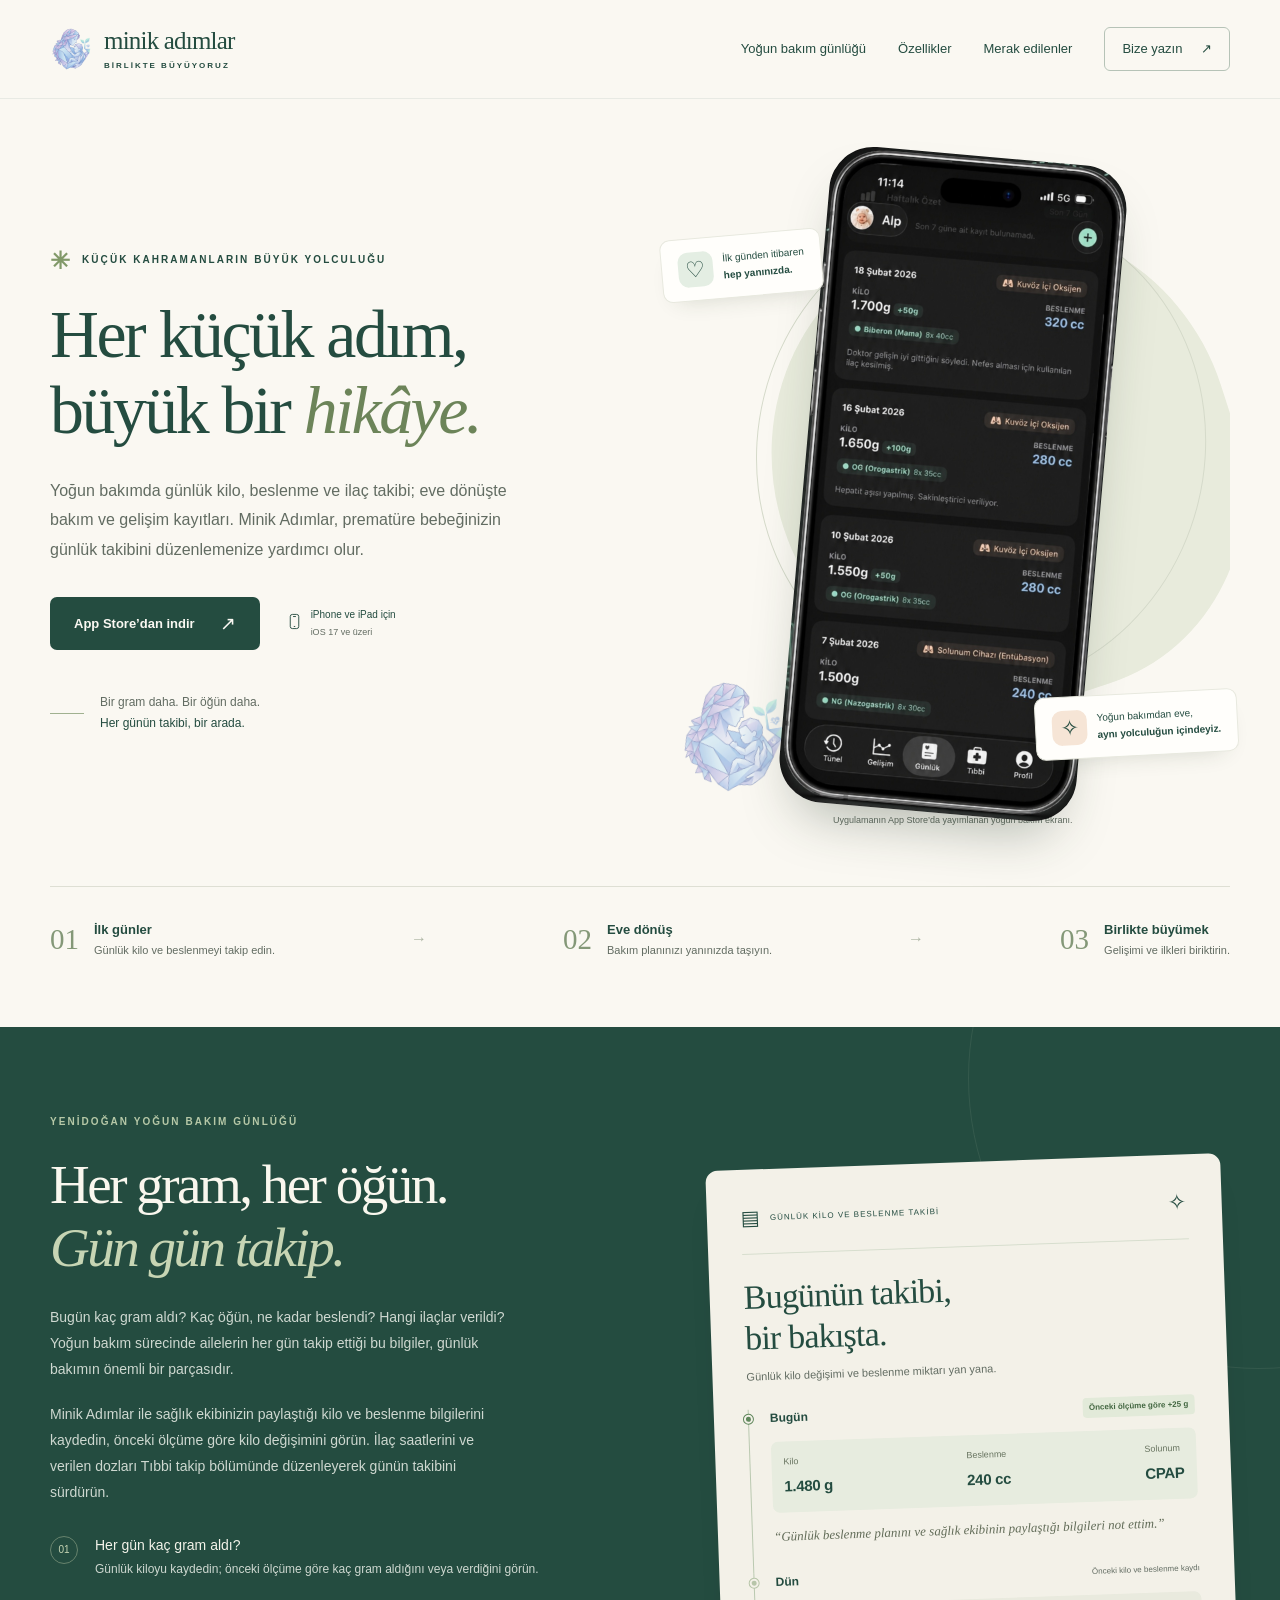
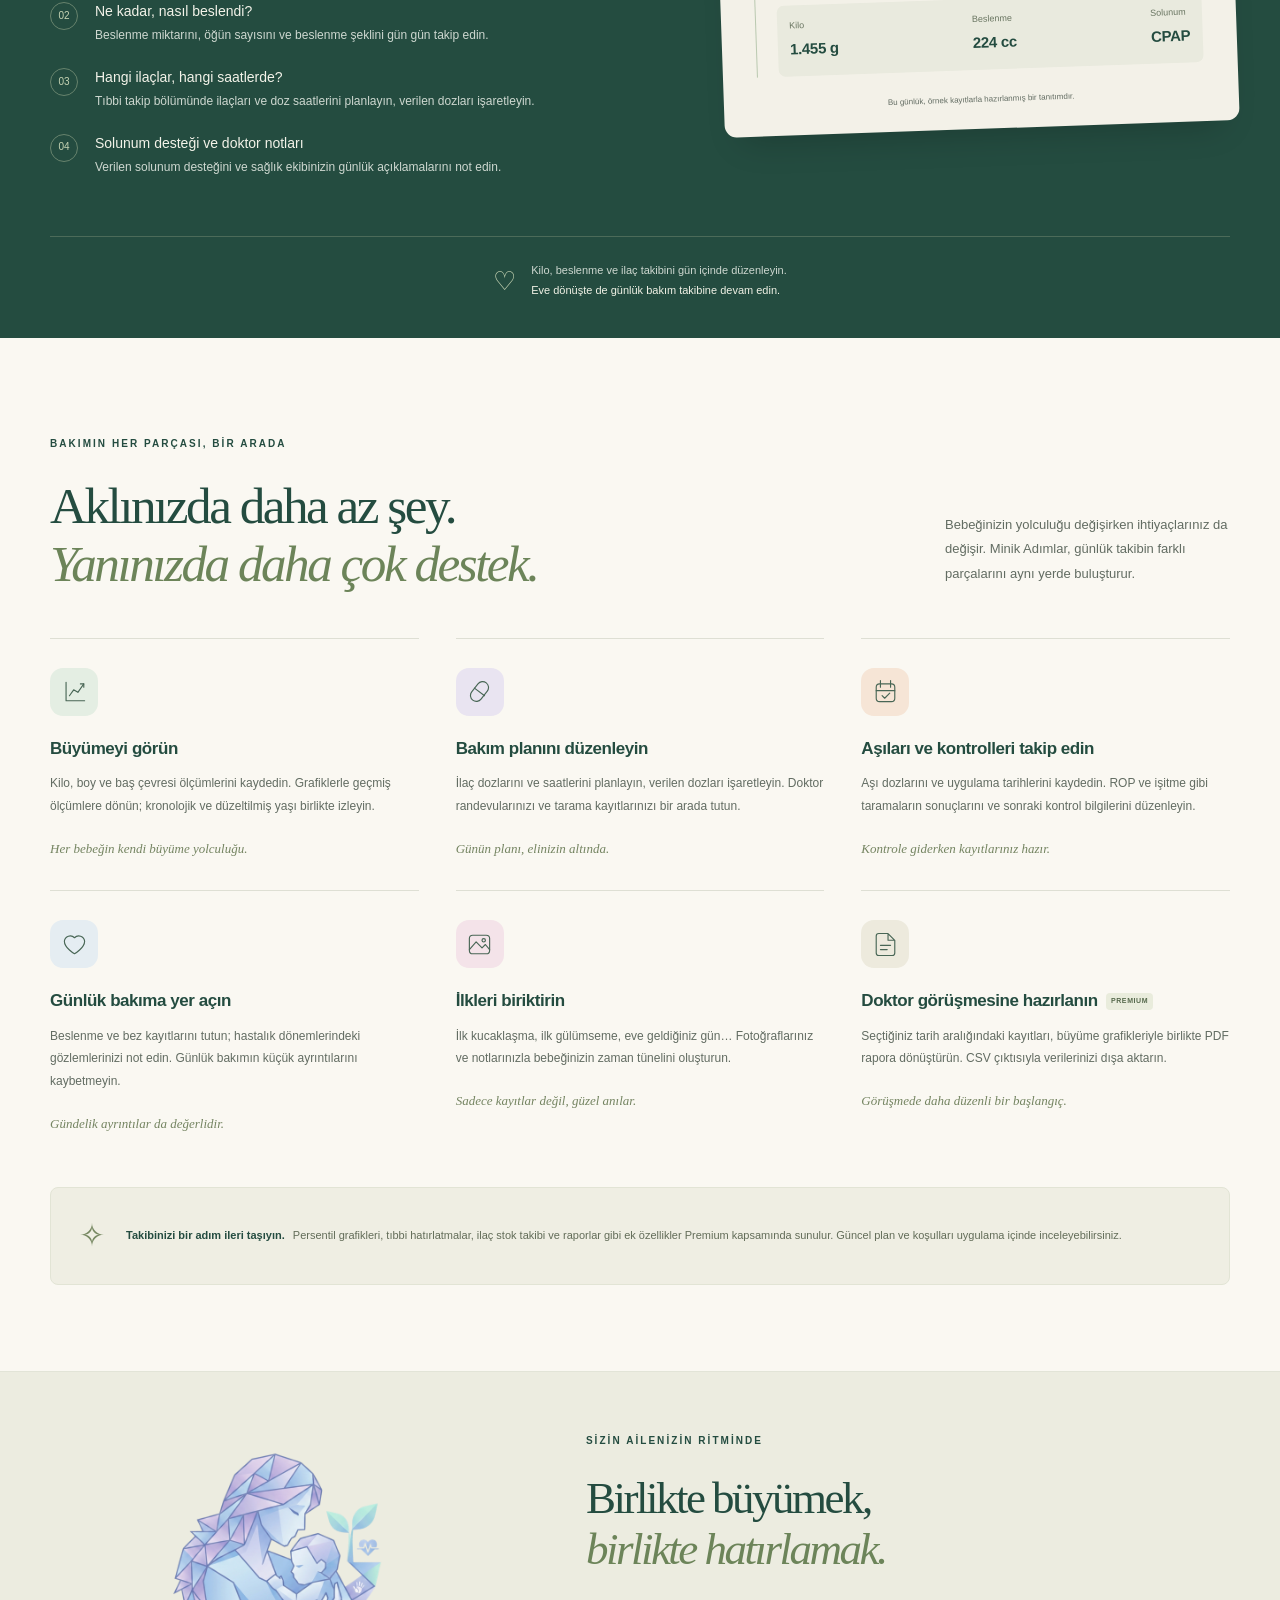
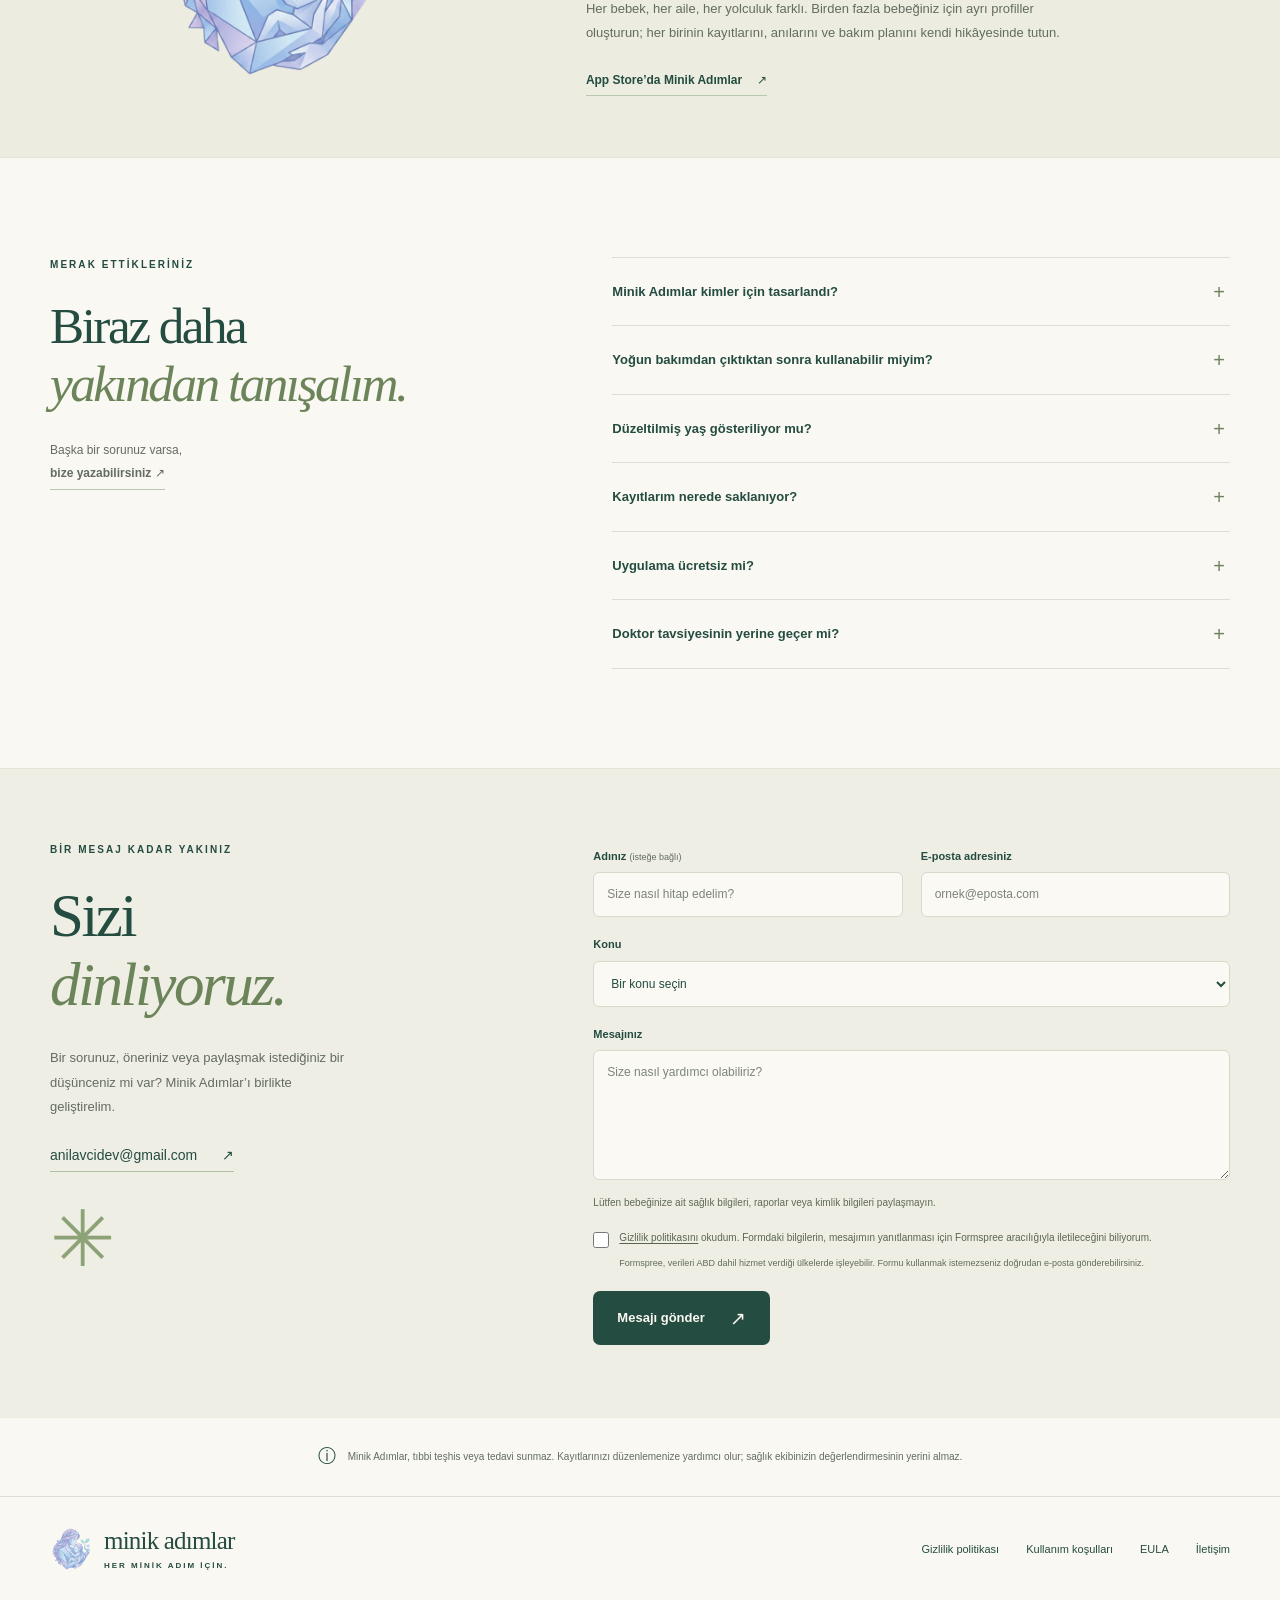
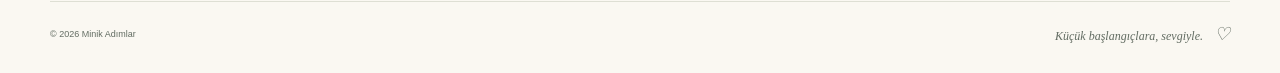
==== commit 9d180588: "Simplify legal pages and add standard EULA information" ====
--- a/index.html
+++ b/index.html
@@ -106,6 +106,6 @@
       </form></div></section>
     <aside class="medical-notice container"><span aria-hidden="true">ⓘ</span><p>Minik Adımlar, tıbbi teşhis veya tedavi sunmaz. Kayıtlarınızı düzenlemenize yardımcı olur; sağlık ekibinizin değerlendirmesinin yerini almaz.</p></aside>
   </main>
-  <footer class="site-footer"><div class="container footer-top"><a class="brand" href="./"><img src="assets/brand.png" alt="" width="42" height="44"><span>minik adımlar<span class="brand-caption">HER MİNİK ADIM İÇİN.</span></span></a><nav aria-label="Alt menü"><a href="gizlilik-politikasi/">Gizlilik politikası</a><a href="kullanim-kosullari/">Kullanım koşulları</a><a href="#iletisim">İletişim</a></nav></div><div class="container footer-bottom"><span>© 2026 Minik Adımlar · Anıl Avcı</span><span>Küçük başlangıçlara, sevgiyle. <span aria-hidden="true">♡</span></span></div></footer>
+  <footer class="site-footer"><div class="container footer-top"><a class="brand" href="./"><img src="assets/brand.png" alt="" width="42" height="44"><span>minik adımlar<span class="brand-caption">HER MİNİK ADIM İÇİN.</span></span></a><nav aria-label="Alt menü"><a href="gizlilik-politikasi/">Gizlilik politikası</a><a href="kullanim-kosullari/">Kullanım koşulları</a><a href="eula/">EULA</a><a href="#iletisim">İletişim</a></nav></div><div class="container footer-bottom"><span>© 2026 Minik Adımlar</span><span>Küçük başlangıçlara, sevgiyle. <span aria-hidden="true">♡</span></span></div></footer>
 </body>
 </html>
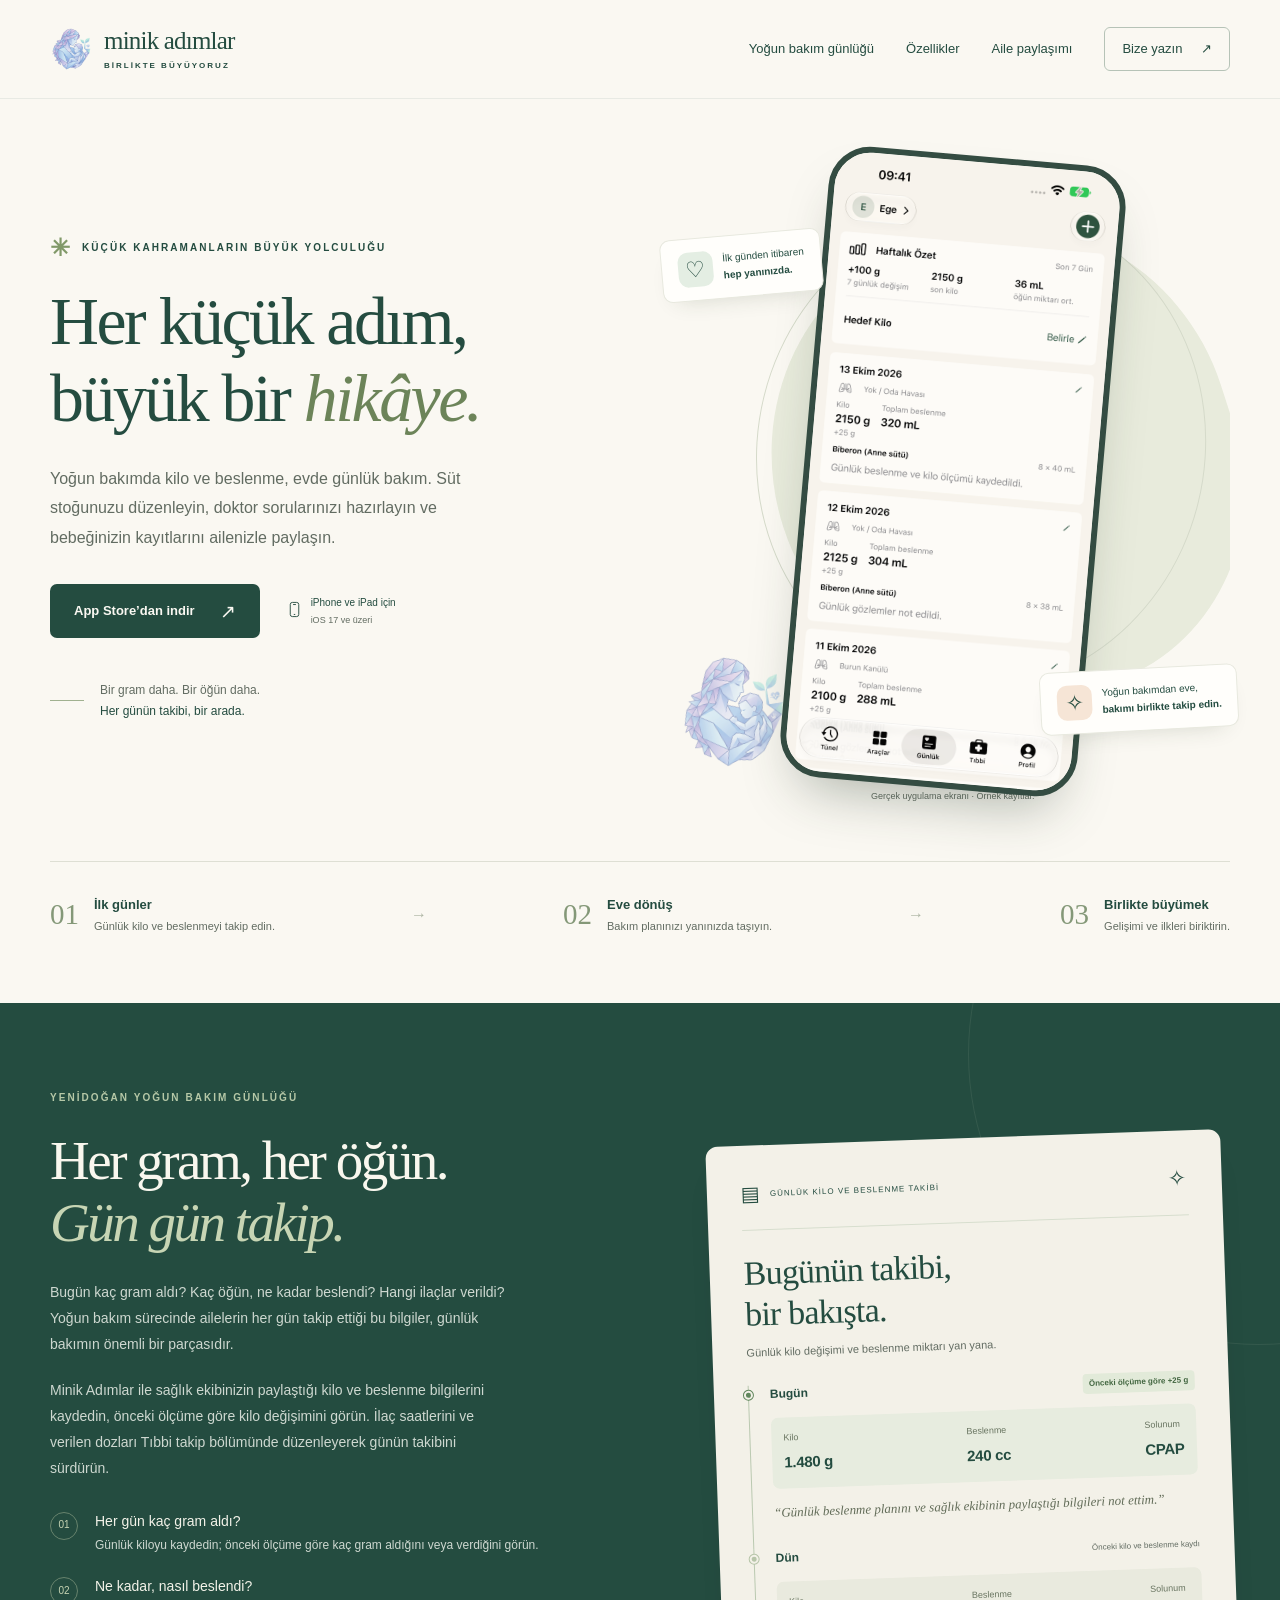
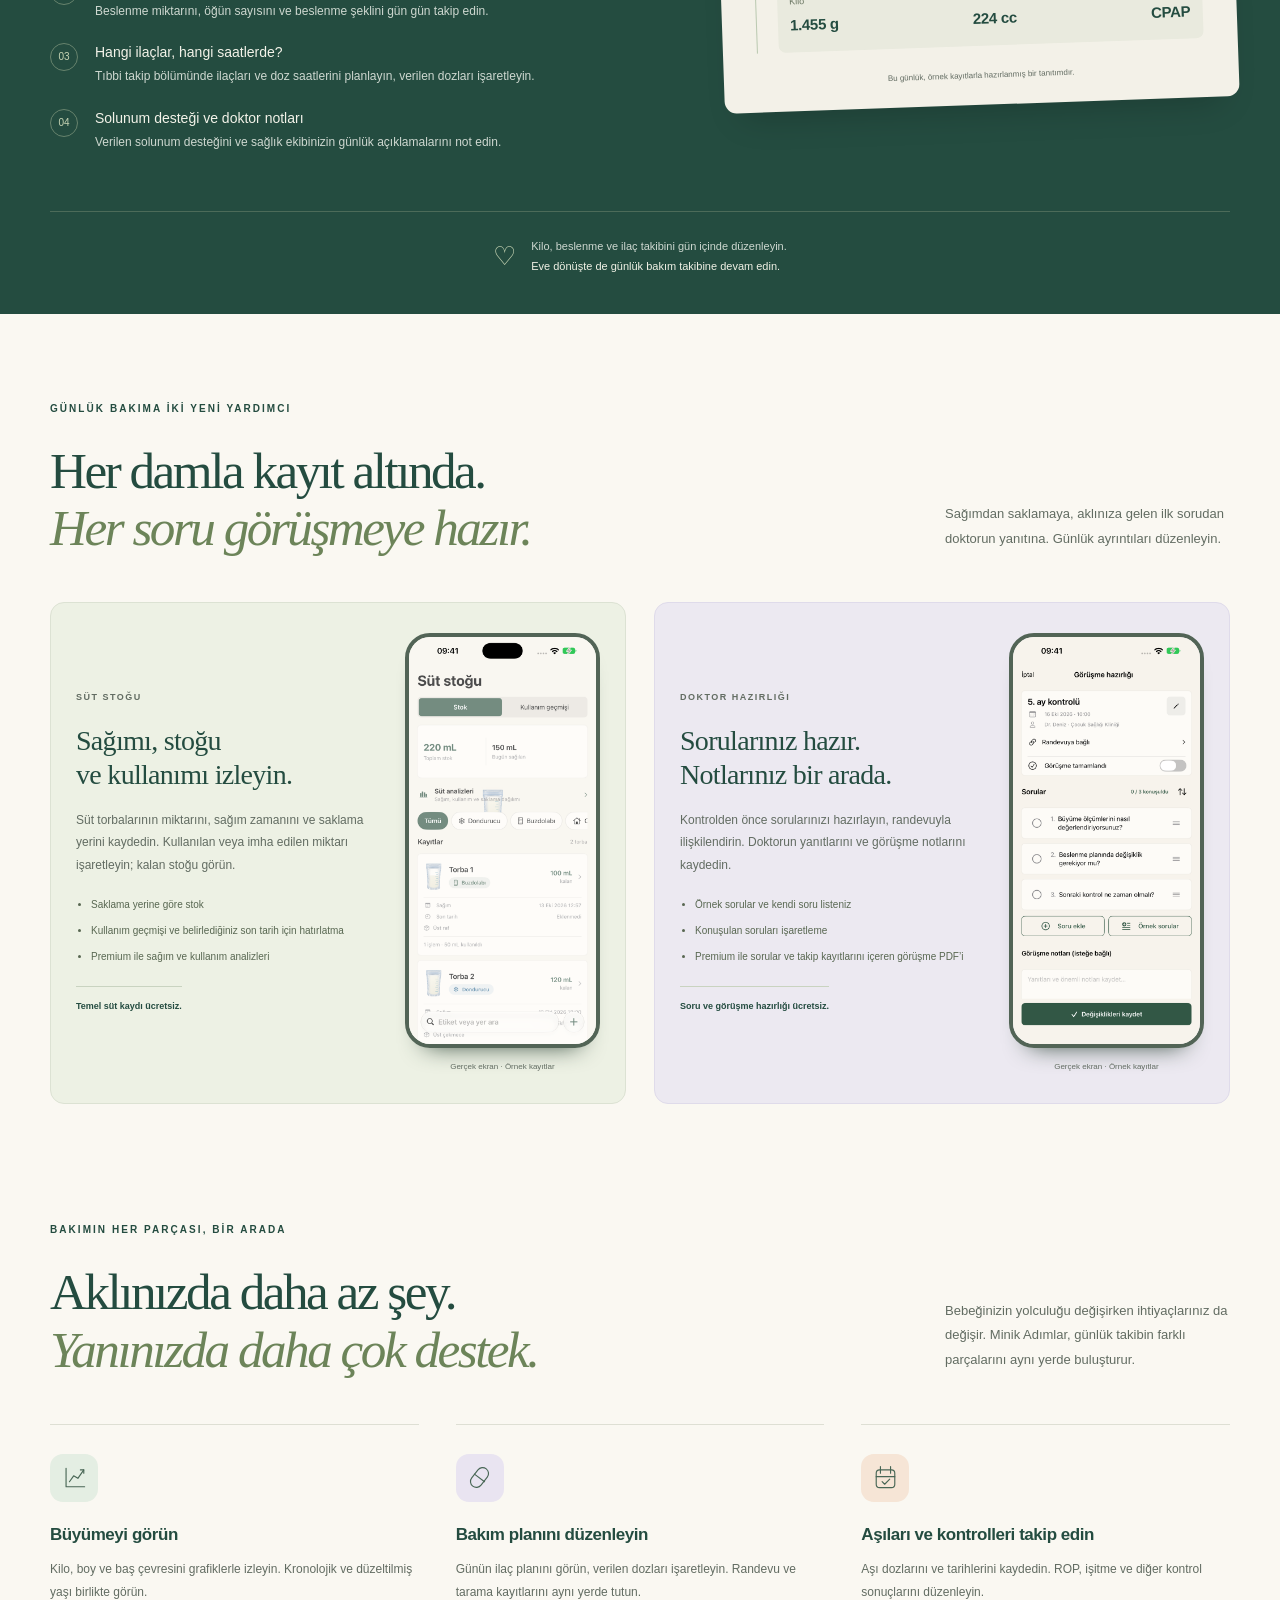
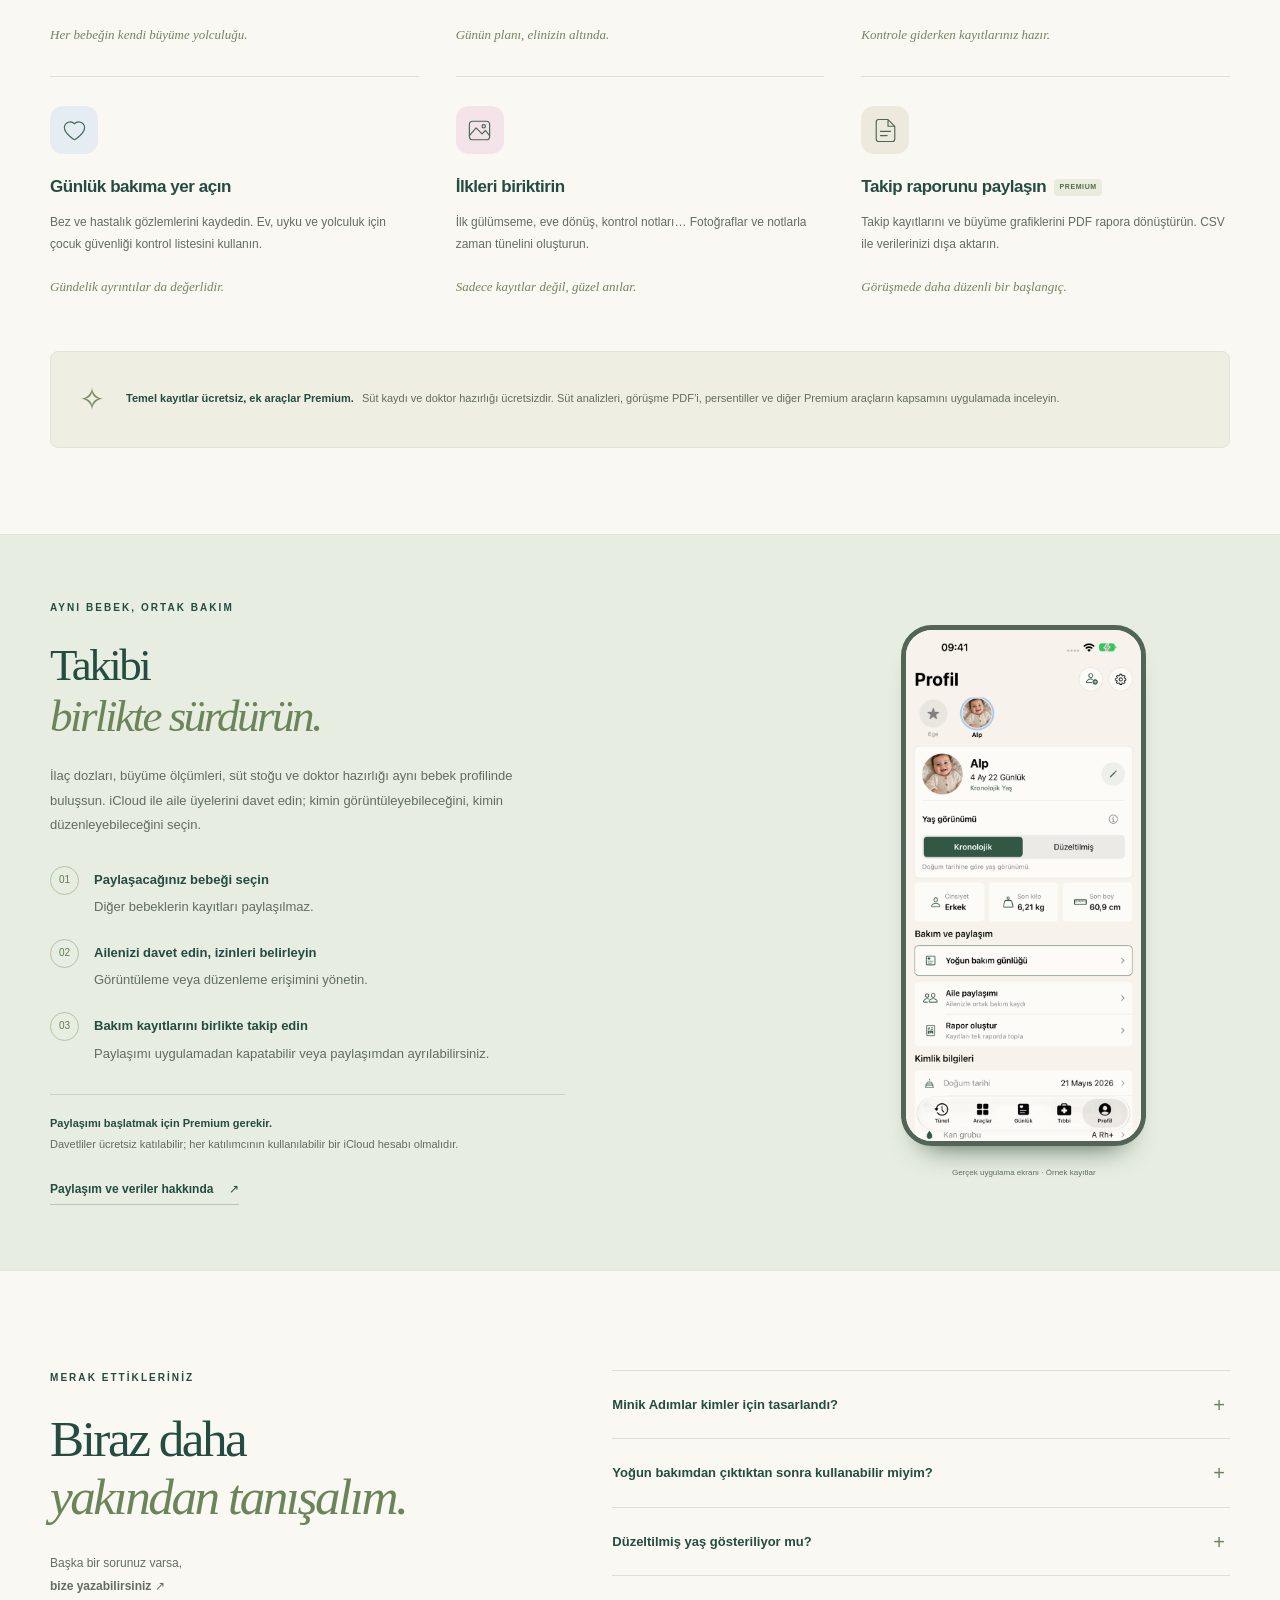
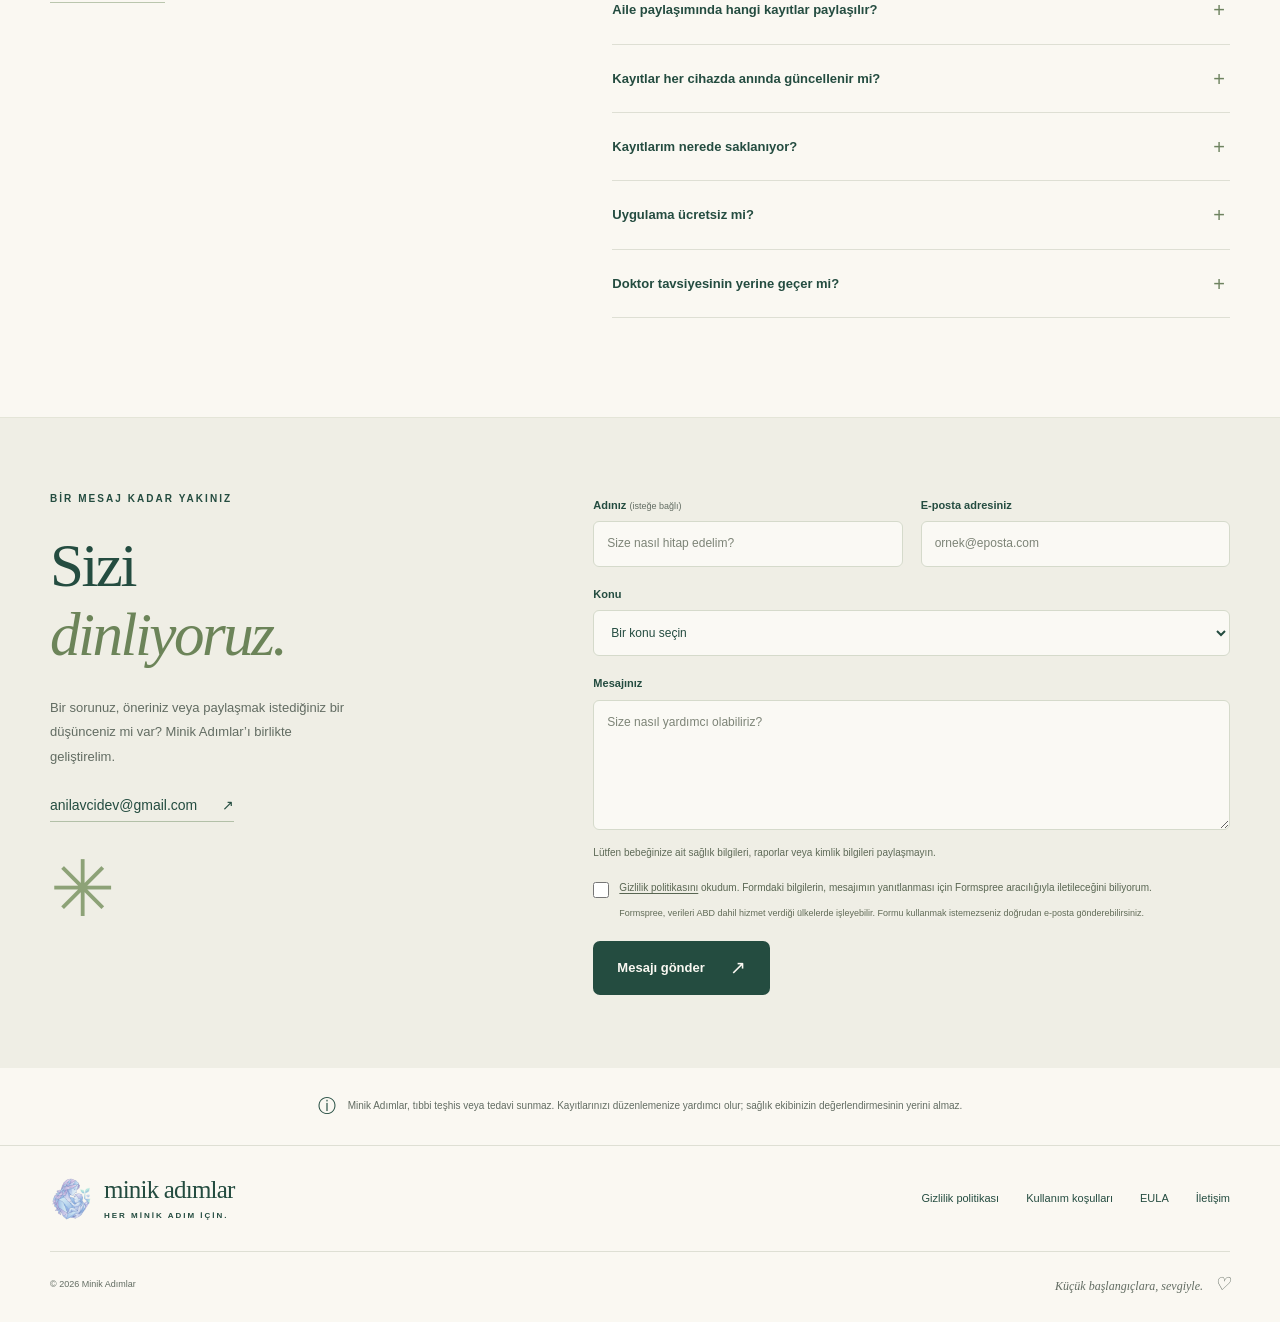
==== commit 82ba943e: "Refresh landing page for care tools and CloudKit family sharing" ====
--- a/index.html
+++ b/index.html
@@ -5,18 +5,18 @@
   <meta name="viewport" content="width=device-width, initial-scale=1">
   <meta name="theme-color" content="#244c40">
   <title>Minik Adımlar — Her küçük adım, büyük bir hikâye</title>
-  <meta name="description" content="Yoğun bakımda günlük kilo değişimini, beslenme miktarlarını ve verilen ilaç dozlarını takip edin. Minik Adımlar ile prematüre bebeğinizin günlük bakımı bir arada.">
+  <meta name="description" content="Yoğun bakım günlüğü, süt stoğu, doktor hazırlığı ve iCloud ile aile paylaşımı. Minik Adımlar ile prematüre bebeğinizin günlük bakımını birlikte takip edin.">
   <link rel="canonical" href="https://anlavc.github.io/minikadimlar/">
   <meta property="og:type" content="website">
   <meta property="og:locale" content="tr_TR">
   <meta property="og:title" content="Minik Adımlar — Her küçük adım, büyük bir hikâye">
-  <meta property="og:description" content="Bugün kaç gram aldı, ne kadar beslendi, hangi ilaç dozları verildi? Minik Adımlar ile yoğun bakım sürecinde günlük takibinizi düzenleyin.">
+  <meta property="og:description" content="Günlük kilo ve beslenme takibinden süt stoğuna, doktor sorularından aile paylaşımına. Bebeğinizin bakımı bir arada.">
   <meta property="og:url" content="https://anlavc.github.io/minikadimlar/">
   <meta property="og:image" content="https://anlavc.github.io/minikadimlar/assets/app-icon.png">
   <meta name="twitter:card" content="summary">
   <link rel="icon" type="image/png" href="assets/app-icon.png">
   <link rel="apple-touch-icon" href="assets/app-icon.png">
-  <link rel="stylesheet" href="assets/style.css">
+  <link rel="stylesheet" href="assets/style.css?v=20261013">
   <script src="assets/site.js" defer></script>
 </head>
 <body>
@@ -27,8 +27,8 @@
       <button class="menu-toggle" type="button" aria-expanded="false" aria-controls="main-nav" aria-label="Menüyü aç"><span></span><span></span></button>
       <nav id="main-nav" aria-label="Ana menü">
         <a href="#yogun-bakim">Yoğun bakım günlüğü</a>
-        <a href="#ozellikler">Özellikler</a>
-        <a href="#sorular">Merak edilenler</a>
+        <a href="#bakim-araclari">Özellikler</a>
+        <a href="#aile-paylasimi">Aile paylaşımı</a>
         <a class="nav-contact" href="#iletisim">Bize yazın <span aria-hidden="true">↗</span></a>
       </nav>
     </div>
@@ -38,7 +38,7 @@
       <div class="hero-copy">
         <p class="eyebrow"><span class="tiny-flower" aria-hidden="true">✳</span> KÜÇÜK KAHRAMANLARIN BÜYÜK YOLCULUĞU</p>
         <h1 id="hero-title">Her küçük adım,<br>büyük bir <em>hikâye.</em></h1>
-        <p class="hero-description">Yoğun bakımda günlük kilo, beslenme ve ilaç takibi; eve dönüşte bakım ve gelişim kayıtları. Minik Adımlar, prematüre bebeğinizin günlük takibini düzenlemenize yardımcı olur.</p>
+        <p class="hero-description">Yoğun bakımda kilo ve beslenme, evde günlük bakım. Süt stoğunuzu düzenleyin, doktor sorularınızı hazırlayın ve bebeğinizin kayıtlarını ailenizle paylaşın.</p>
         <div class="hero-actions"><a class="button button-dark" href="https://apps.apple.com/tr/app/id6766058604" target="_blank" rel="noopener noreferrer">App Store’dan indir <span aria-hidden="true">↗</span></a><span class="platform"><svg aria-hidden="true" viewBox="0 0 24 24"><rect x="6" y="2" width="12" height="20" rx="3"/><path d="M10 5h4M11 19h2"/></svg> iPhone ve iPad için<br><small>iOS 17 ve üzeri</small></span></div>
         <div class="hero-note"><span class="note-line" aria-hidden="true"></span><p>Bir gram daha. Bir öğün daha.<br><strong>Her günün takibi, bir arada.</strong></p></div>
       </div>
@@ -47,10 +47,10 @@
         <img class="hero-brand-art" src="assets/brand.png" alt="" width="170" height="174">
         <div class="floating-note note-top"><span class="small-icon mint" aria-hidden="true">♡</span><span>İlk günden itibaren<br><strong>hep yanınızda.</strong></span></div>
         <div class="app-screen">
-          <img src="assets/app-nicu.jpg" alt="Minik Adımlar uygulamasının gerçek yoğun bakım günlüğü ekranı: günlük kilo, gram değişimi, beslenme miktarı ve solunum desteği kayıtları." width="1242" height="2688" fetchpriority="high">
+          <img src="assets/screen-nicu.png" alt="Minik Adımlar yoğun bakım günlüğü: haftalık özet, günlük kilo değişimi, beslenme ve solunum desteği kayıtları." width="660" height="1434" fetchpriority="high">
         </div>
-        <div class="floating-note note-bottom"><span class="small-icon peach" aria-hidden="true">✧</span><span>Yoğun bakımdan eve,<br><strong>aynı yolculuğun içindeyiz.</strong></span></div>
-        <p class="demo-caption">Uygulamanın App Store’da yayımlanan yoğun bakım ekranı.</p>
+        <div class="floating-note note-bottom"><span class="small-icon peach" aria-hidden="true">✧</span><span>Yoğun bakımdan eve,<br><strong>bakımı birlikte takip edin.</strong></span></div>
+        <p class="demo-caption">Gerçek uygulama ekranı · Örnek kayıtlar.</p>
       </div>
     </section>
     <section class="journey container" aria-label="Bebeğinizin yolculuğunun aşamaları">
@@ -71,25 +71,37 @@
       </div>
       <div class="container nicu-bottom"><span aria-hidden="true">♡</span><p>Kilo, beslenme ve ilaç takibini gün içinde düzenleyin.<br><strong>Eve dönüşte de günlük bakım takibine devam edin.</strong></p></div>
     </section>
+    <section id="bakim-araclari" class="new-tools container" aria-labelledby="tools-title">
+      <div class="section-heading"><div><p class="eyebrow">GÜNLÜK BAKIMA İKİ YENİ YARDIMCI</p><h2 id="tools-title">Her damla kayıt altında.<br><em>Her soru görüşmeye hazır.</em></h2></div><p>Sağımdan saklamaya, aklınıza gelen ilk sorudan doktorun yanıtına. Günlük ayrıntıları düzenleyin.</p></div>
+      <div class="tool-showcase">
+        <article class="tool-story milk-story"><div><p class="eyebrow">SÜT STOĞU</p><h3>Sağımı, stoğu<br>ve kullanımı izleyin.</h3><p>Süt torbalarının miktarını, sağım zamanını ve saklama yerini kaydedin. Kullanılan veya imha edilen miktarı işaretleyin; kalan stoğu görün.</p><ul><li>Saklama yerine göre stok</li><li>Kullanım geçmişi ve belirlediğiniz son tarih için hatırlatma</li><li>Premium ile sağım ve kullanım analizleri</li></ul><span class="tool-plan">Temel süt kaydı ücretsiz.</span></div><figure><img class="tool-screen" src="assets/screen-milk.png" alt="Uygulamanın süt stoğu ekranı: toplam stok, saklama yerleri ve süt torbaları." width="660" height="1434" loading="lazy"><figcaption>Gerçek ekran · Örnek kayıtlar</figcaption></figure></article>
+        <article class="tool-story visit-story"><div><p class="eyebrow">DOKTOR HAZIRLIĞI</p><h3>Sorularınız hazır.<br>Notlarınız bir arada.</h3><p>Kontrolden önce sorularınızı hazırlayın, randevuyla ilişkilendirin. Doktorun yanıtlarını ve görüşme notlarını kaydedin.</p><ul><li>Örnek sorular ve kendi soru listeniz</li><li>Konuşulan soruları işaretleme</li><li>Premium ile sorular ve takip kayıtlarını içeren görüşme PDF’i</li></ul><span class="tool-plan">Soru ve görüşme hazırlığı ücretsiz.</span></div><figure><img class="tool-screen" src="assets/screen-visit.png" alt="Uygulamanın doktor hazırlığı ekranı: randevu, sorular ve görüşme notları." width="660" height="1434" loading="lazy"><figcaption>Gerçek ekran · Örnek kayıtlar</figcaption></figure></article>
+      </div>
+    </section>
     <section id="ozellikler" class="features-section container" aria-labelledby="features-title">
       <div class="section-heading"><div><p class="eyebrow">BAKIMIN HER PARÇASI, BİR ARADA</p><h2 id="features-title">Aklınızda daha az şey.<br><em>Yanınızda daha çok destek.</em></h2></div><p>Bebeğinizin yolculuğu değişirken ihtiyaçlarınız da değişir. Minik Adımlar, günlük takibin farklı parçalarını aynı yerde buluşturur.</p></div>
       <div class="feature-grid">
-        <article class="feature"><span class="feature-icon mint" aria-hidden="true"><svg viewBox="0 0 32 32"><path d="M6 5v22h22M10 21l5-7 5 3 7-10"/><path d="M23 7h4v4"/></svg></span><h3>Büyümeyi görün</h3><p>Kilo, boy ve baş çevresi ölçümlerini kaydedin. Grafiklerle geçmiş ölçümlere dönün; kronolojik ve düzeltilmiş yaşı birlikte izleyin.</p><span class="feature-detail">Her bebeğin kendi büyüme yolculuğu.</span></article>
-        <article class="feature"><span class="feature-icon lavender" aria-hidden="true"><svg viewBox="0 0 32 32"><rect x="9" y="3" width="14" height="26" rx="7" transform="rotate(38 16 16)"/><path d="M10 12l12 9"/></svg></span><h3>Bakım planını düzenleyin</h3><p>İlaç dozlarını ve saatlerini planlayın, verilen dozları işaretleyin. Doktor randevularınızı ve tarama kayıtlarınızı bir arada tutun.</p><span class="feature-detail">Günün planı, elinizin altında.</span></article>
-        <article class="feature"><span class="feature-icon peach" aria-hidden="true"><svg viewBox="0 0 32 32"><rect x="5" y="7" width="22" height="21" rx="4"/><path d="M10 3v8M22 3v8M5 15h22M12 21l3 3 6-6"/></svg></span><h3>Aşıları ve kontrolleri takip edin</h3><p>Aşı dozlarını ve uygulama tarihlerini kaydedin. ROP ve işitme gibi taramaların sonuçlarını ve sonraki kontrol bilgilerini düzenleyin.</p><span class="feature-detail">Kontrole giderken kayıtlarınız hazır.</span></article>
-        <article class="feature"><span class="feature-icon blue" aria-hidden="true"><svg viewBox="0 0 32 32"><path d="M16 27S4 20 4 12a7 7 0 0 1 12-4 7 7 0 0 1 12 4c0 8-12 15-12 15Z"/></svg></span><h3>Günlük bakıma yer açın</h3><p>Beslenme ve bez kayıtlarını tutun; hastalık dönemlerindeki gözlemlerinizi not edin. Günlük bakımın küçük ayrıntılarını kaybetmeyin.</p><span class="feature-detail">Gündelik ayrıntılar da değerlidir.</span></article>
-        <article class="feature"><span class="feature-icon pink" aria-hidden="true"><svg viewBox="0 0 32 32"><rect x="4" y="5" width="24" height="22" rx="4"/><circle cx="21" cy="11" r="2"/><path d="m4 22 8-9 7 7 4-4 5 6"/></svg></span><h3>İlkleri biriktirin</h3><p>İlk kucaklaşma, ilk gülümseme, eve geldiğiniz gün… Fotoğraflarınız ve notlarınızla bebeğinizin zaman tünelini oluşturun.</p><span class="feature-detail">Sadece kayıtlar değil, güzel anılar.</span></article>
-        <article class="feature"><span class="feature-icon sand" aria-hidden="true"><svg viewBox="0 0 32 32"><path d="M19 3H8a3 3 0 0 0-3 3v20a3 3 0 0 0 3 3h16a3 3 0 0 0 3-3V11ZM19 3v8h8M10 17h12M10 22h8"/></svg></span><h3>Doktor görüşmesine hazırlanın <span class="pro-tag">PREMIUM</span></h3><p>Seçtiğiniz tarih aralığındaki kayıtları, büyüme grafikleriyle birlikte PDF rapora dönüştürün. CSV çıktısıyla verilerinizi dışa aktarın.</p><span class="feature-detail">Görüşmede daha düzenli bir başlangıç.</span></article>
+        <article class="feature"><span class="feature-icon mint" aria-hidden="true"><svg viewBox="0 0 32 32"><path d="M6 5v22h22M10 21l5-7 5 3 7-10"/><path d="M23 7h4v4"/></svg></span><h3>Büyümeyi görün</h3><p>Kilo, boy ve baş çevresini grafiklerle izleyin. Kronolojik ve düzeltilmiş yaşı birlikte görün.</p><span class="feature-detail">Her bebeğin kendi büyüme yolculuğu.</span></article>
+        <article class="feature"><span class="feature-icon lavender" aria-hidden="true"><svg viewBox="0 0 32 32"><rect x="9" y="3" width="14" height="26" rx="7" transform="rotate(38 16 16)"/><path d="M10 12l12 9"/></svg></span><h3>Bakım planını düzenleyin</h3><p>Günün ilaç planını görün, verilen dozları işaretleyin. Randevu ve tarama kayıtlarını aynı yerde tutun.</p><span class="feature-detail">Günün planı, elinizin altında.</span></article>
+        <article class="feature"><span class="feature-icon peach" aria-hidden="true"><svg viewBox="0 0 32 32"><rect x="5" y="7" width="22" height="21" rx="4"/><path d="M10 3v8M22 3v8M5 15h22M12 21l3 3 6-6"/></svg></span><h3>Aşıları ve kontrolleri takip edin</h3><p>Aşı dozlarını ve tarihlerini kaydedin. ROP, işitme ve diğer kontrol sonuçlarını düzenleyin.</p><span class="feature-detail">Kontrole giderken kayıtlarınız hazır.</span></article>
+        <article class="feature"><span class="feature-icon blue" aria-hidden="true"><svg viewBox="0 0 32 32"><path d="M16 27S4 20 4 12a7 7 0 0 1 12-4 7 7 0 0 1 12 4c0 8-12 15-12 15Z"/></svg></span><h3>Günlük bakıma yer açın</h3><p>Bez ve hastalık gözlemlerini kaydedin. Ev, uyku ve yolculuk için çocuk güvenliği kontrol listesini kullanın.</p><span class="feature-detail">Gündelik ayrıntılar da değerlidir.</span></article>
+        <article class="feature"><span class="feature-icon pink" aria-hidden="true"><svg viewBox="0 0 32 32"><rect x="4" y="5" width="24" height="22" rx="4"/><circle cx="21" cy="11" r="2"/><path d="m4 22 8-9 7 7 4-4 5 6"/></svg></span><h3>İlkleri biriktirin</h3><p>İlk gülümseme, eve dönüş, kontrol notları… Fotoğraflar ve notlarla zaman tünelini oluşturun.</p><span class="feature-detail">Sadece kayıtlar değil, güzel anılar.</span></article>
+        <article class="feature"><span class="feature-icon sand" aria-hidden="true"><svg viewBox="0 0 32 32"><path d="M19 3H8a3 3 0 0 0-3 3v20a3 3 0 0 0 3 3h16a3 3 0 0 0 3-3V11ZM19 3v8h8M10 17h12M10 22h8"/></svg></span><h3>Takip raporunu paylaşın <span class="pro-tag">PREMIUM</span></h3><p>Takip kayıtlarını ve büyüme grafiklerini PDF rapora dönüştürün. CSV ile verilerinizi dışa aktarın.</p><span class="feature-detail">Görüşmede daha düzenli bir başlangıç.</span></article>
       </div>
-      <div class="premium-note"><span aria-hidden="true">✧</span><p><strong>Takibinizi bir adım ileri taşıyın.</strong> Persentil grafikleri, tıbbi hatırlatmalar, ilaç stok takibi ve raporlar gibi ek özellikler Premium kapsamında sunulur. Güncel plan ve koşulları uygulama içinde inceleyebilirsiniz.</p></div>
+      <div class="premium-note"><span aria-hidden="true">✧</span><p><strong>Temel kayıtlar ücretsiz, ek araçlar Premium.</strong> Süt kaydı ve doktor hazırlığı ücretsizdir. Süt analizleri, görüşme PDF’i, persentiller ve diğer Premium araçların kapsamını uygulamada inceleyin.</p></div>
     </section>
-    <section class="care-section" aria-labelledby="care-title"><div class="container care-inner"><img src="assets/brand.png" alt="Pastel renklerde anne ve bebeği gösteren Minik Adımlar illüstrasyonu" width="240" height="246" loading="lazy"><div><p class="eyebrow">SİZİN AİLENİZİN RİTMİNDE</p><h2 id="care-title">Birlikte büyümek,<br><em>birlikte hatırlamak.</em></h2><p>Her bebek, her aile, her yolculuk farklı. Birden fazla bebeğiniz için ayrı profiller oluşturun; her birinin kayıtlarını, anılarını ve bakım planını kendi hikâyesinde tutun.</p><a class="text-link" href="https://apps.apple.com/tr/app/id6766058604" target="_blank" rel="noopener noreferrer">App Store’da Minik Adımlar <span aria-hidden="true">↗</span></a></div></div></section>
+    <section id="aile-paylasimi" class="care-section family-section" aria-labelledby="family-title"><div class="container care-inner">
+      <div class="family-copy"><p class="eyebrow">AYNI BEBEK, ORTAK BAKIM</p><h2 id="family-title">Takibi<br><em>birlikte sürdürün.</em></h2><p>İlaç dozları, büyüme ölçümleri, süt stoğu ve doktor hazırlığı aynı bebek profilinde buluşsun. iCloud ile aile üyelerini davet edin; kimin görüntüleyebileceğini, kimin düzenleyebileceğini seçin.</p><ol class="family-steps"><li><span>01</span><div><strong>Paylaşacağınız bebeği seçin</strong><p>Diğer bebeklerin kayıtları paylaşılmaz.</p></div></li><li><span>02</span><div><strong>Ailenizi davet edin, izinleri belirleyin</strong><p>Görüntüleme veya düzenleme erişimini yönetin.</p></div></li><li><span>03</span><div><strong>Bakım kayıtlarını birlikte takip edin</strong><p>Paylaşımı uygulamadan kapatabilir veya paylaşımdan ayrılabilirsiniz.</p></div></li></ol><p class="family-plan"><strong>Paylaşımı başlatmak için Premium gerekir.</strong> Davetliler ücretsiz katılabilir; her katılımcının kullanılabilir bir iCloud hesabı olmalıdır.</p><a class="text-link" href="gizlilik-politikasi/#cloudkit">Paylaşım ve veriler hakkında <span aria-hidden="true">↗</span></a></div>
+      <figure class="family-visual"><img src="assets/screen-profile.png" alt="Uygulamanın profil ekranındaki bakım ve paylaşım alanı; yoğun bakım günlüğü, aile paylaşımı ve rapor seçenekleri." width="660" height="1434" loading="lazy"><figcaption>Gerçek uygulama ekranı · Örnek kayıtlar</figcaption></figure>
+    </div></section>
     <section id="sorular" class="faq-section container" aria-labelledby="faq-title"><div><p class="eyebrow">MERAK ETTİKLERİNİZ</p><h2 id="faq-title">Biraz daha<br><em>yakından tanışalım.</em></h2><p>Başka bir sorunuz varsa,<br><a class="text-link" href="#iletisim">bize yazabilirsiniz ↗</a></p></div><div class="faq-list">
       <details><summary>Minik Adımlar kimler için tasarlandı?</summary><p>Özellikle prematüre bebeği olan ebeveynler ve bakım verenler için tasarlandı. Yoğun bakım sürecinde günlük kilo değişimini, beslenme miktarlarını ve ilaç dozlarını takip etmek; eve dönüşte bakım planını düzenlemek ve sonraki dönemlerde büyüme ile anıları takip etmek için kullanılabilir.</p></details>
       <details><summary>Yoğun bakımdan çıktıktan sonra kullanabilir miyim?</summary><p>Evet. Günlük kayıtlarınızı tutmaya devam edebilir; büyüme, ilaç, aşı, randevu ve zaman tüneli bölümlerini kullanabilirsiniz. Günlük bölümünün görünürlüğünü bebeğinizin profiline göre Ayarlar’dan değiştirebilirsiniz.</p></details>
       <details><summary>Düzeltilmiş yaş gösteriliyor mu?</summary><p>Evet. Uygulama, girdiğiniz doğum tarihi ve beklenen doğum tarihini kullanarak kronolojik ve düzeltilmiş yaşı hesaplar. Yaşın hangi şekilde gösterileceğini Ayarlar’dan seçebilirsiniz. Gelişimin değerlendirilmesi için doktorunuzun görüşünü esas alın.</p></details>
-      <details><summary>Kayıtlarım nerede saklanıyor?</summary><p>Bebek profilleri ve bakım kayıtları cihazınızda tutulur. Uygulama kullanım analizi, hata takibi ve abonelik yönetimi için üçüncü taraf hizmetler kullanır. Hangi verilerin nasıl işlendiğini <a href="gizlilik-politikasi/">gizlilik politikamızda</a> açıklıyoruz.</p></details>
-      <details><summary>Uygulama ücretsiz mi?</summary><p>Uygulamada temel takip özellikleri ve Premium özellikler bulunur. Persentil grafikleri, tıbbi hatırlatmalar, ilaç stok takibi ve PDF/CSV raporları gibi ek özellikler Premium kapsamındadır. Güncel fiyatlar, kullanım sınırları ve varsa deneme koşulları satın almadan önce uygulama içinde gösterilir.</p></details>
+      <details><summary>Aile paylaşımında hangi kayıtlar paylaşılır?</summary><p>Seçilen bebeğin profili, sağlık ve bakım kayıtları, anıları, fotoğrafları ve belgeleri paylaşılır. Süt stoğu ve doktor hazırlığı da kapsamdadır. Düzenleme izni verilen kişiler kayıtları değiştirebilir ve silebilir. Paylaşım, App Store aboneliğini paylaşmaktan farklıdır.</p></details>
+      <details><summary>Kayıtlar her cihazda anında güncellenir mi?</summary><p>Eşitleme, bağlantı ve iCloud durumuna bağlıdır; uygulama açıkken veya yeniden açıldığında denenir. Çevrimdışı değişiklikler bekleyebilir. Aynı kayıt iki cihazda değişirse sürüm seçmeniz gerekir. İlaç vermeden önce son eşitleme ve doz kayıtlarını kontrol edin.</p></details>
+      <details><summary>Kayıtlarım nerede saklanıyor?</summary><p>Paylaşım açılmadığında bakım kayıtları cihazınızda tutulur. Aile paylaşımını açtığınız bebeğin kayıtları ve ekleri iCloud/CloudKit üzerinden eşitlenir ve davet ettiklerinizle paylaşılır. Ayrıntılar <a href="gizlilik-politikasi/">gizlilik politikamızda</a>.</p></details>
+      <details><summary>Uygulama ücretsiz mi?</summary><p>Süt stoğu kaydı ve doktor sorularını hazırlama ücretsizdir. Analizler, raporlar ve bazı ek araçlar Premium kapsamındadır. Aile paylaşımını başlatan kişinin Premium olması gerekir; davetliler ücretsiz katılabilir. Fiyat ve koşullar satın almadan önce gösterilir.</p></details>
       <details><summary>Doktor tavsiyesinin yerine geçer mi?</summary><p>Minik Adımlar bir kayıt ve takip aracıdır. Teşhis koymaz, tedavi veya ilaç dozu önermez; hastane monitörleriyle bağlantılı değildir. Tıbbi kararları bebeğinizin sağlık ekibiyle alın. Acil bir durumda 112’yi arayın.</p></details>
     </div></section>
     <section id="iletisim" class="contact-section" aria-labelledby="contact-title"><div class="container contact-grid"><div class="contact-copy"><p class="eyebrow">BİR MESAJ KADAR YAKINIZ</p><h2 id="contact-title">Sizi <br><em>dinliyoruz.</em></h2><p>Bir sorunuz, öneriniz veya paylaşmak istediğiniz bir düşünceniz mi var? Minik Adımlar’ı birlikte geliştirelim.</p><a class="contact-email" href="mailto:anilavcidev@gmail.com">anilavcidev@gmail.com <span aria-hidden="true">↗</span></a><div class="contact-flower" aria-hidden="true">✳</div></div>
--- a/assets/style.css
+++ b/assets/style.css
@@ -1,8 +1,15 @@
 :root{--cream:#faf8f2;--ink:#244c40;--muted:#626c62;--line:#dedfd4;--mint:#e4eee3;--lavender:#e9e4f1;--peach:#f6e5d6;--blue:#e5edf2;--pink:#f4e3e9;--sand:#edeadd;--serif:Georgia,'Times New Roman',serif;--sans:-apple-system,BlinkMacSystemFont,'Segoe UI',sans-serif}
-*{box-sizing:border-box}html{scroll-behavior:smooth;scroll-padding-top:100px}body{margin:0;background:var(--cream);color:var(--ink);font-family:var(--sans);font-size:16px;line-height:1.65;-webkit-font-smoothing:antialiased}a{color:inherit;text-decoration:none}button,input,select,textarea{font:inherit}button,a,input,select,textarea,summary{-webkit-tap-highlight-color:transparent}img{max-width:100%;height:auto}svg{display:block}button{cursor:pointer}::selection{background:#d7e6d2}a:focus-visible,button:focus-visible,summary:focus-visible,input:focus-visible,select:focus-visible,textarea:focus-visible,[tabindex]:focus-visible{outline:3px solid #6b8260;outline-offset:5px}.container{width:min(1180px,calc(100% - 96px));margin-inline:auto}.skip-link{position:fixed;top:-100px;left:20px;background:var(--ink);color:white;padding:12px 20px;z-index:100}.skip-link:focus{top:12px}.site-header{position:sticky;top:0;z-index:20;background:rgba(250,248,242,.96);border-bottom:1px solid rgba(36,76,64,.08);backdrop-filter:blur(14px)}.header-inner{min-height:98px;display:flex;align-items:center;justify-content:space-between;gap:30px}.brand{display:flex;align-items:center;gap:12px;line-height:1.1;flex-shrink:0}.brand>span{font-family:var(--serif);font-size:25px;letter-spacing:-.8px}.brand img{width:42px;height:44px;object-fit:contain}.brand-caption{display:block;font-family:var(--sans);font-size:8px;font-weight:600;letter-spacing:2px;margin-top:8px}.site-header nav{display:flex;align-items:center;gap:32px;font-size:13px;font-weight:500}.site-header nav a{padding-block:10px;transition:color .2s}.site-header nav a:hover{color:#648565}.site-header nav .nav-contact{border:1px solid #b6c3b7;padding:10px 17px;border-radius:6px}.nav-contact span{margin-left:15px}.menu-toggle{display:none}.eyebrow{font-size:10px;letter-spacing:2.05px;font-weight:650;margin:0 0 24px;display:flex;align-items:center;gap:10px}.tiny-flower{font-size:24px;color:#819969;line-height:1}h1,h2,h3,p{margin-top:0}h1,h2{font-family:var(--serif);font-weight:400;letter-spacing:-2.5px;line-height:1.13}h1{font-size:clamp(50px,5.3vw,73px);margin-bottom:26px}h1 em,h2 em{font-weight:400;color:#6c8459}h2{font-size:clamp(38px,4vw,53px);margin-bottom:26px}h3{font-weight:550}p{margin-bottom:20px}.hero{display:grid;grid-template-columns:1.06fr 1fr;align-items:center;min-height:728px;gap:38px;padding-top:56px;padding-bottom:58px}.hero-copy{position:relative;z-index:2}.hero-description{max-width:465px;font-size:16px;line-height:1.85;color:var(--muted);margin-bottom:32px}.hero-actions{display:flex;align-items:center;gap:26px}.button{display:inline-flex;align-items:center;justify-content:center;gap:25px;padding:16px 23px;font-size:13px;font-weight:550;border:1px solid transparent;border-radius:7px;line-height:1.5;transition:background .2s,transform .2s}.button:hover{transform:translateY(-2px)}.button-dark{color:var(--cream);background:var(--ink)}.button-dark:hover{background:#346554}.button span{font-size:19px;line-height:1}.platform{font-size:10px;line-height:1.7;position:relative;padding-left:25px}.platform svg{width:17px;height:23px;position:absolute;left:0;top:4px;fill:none;stroke:currentColor;stroke-width:1.3}.platform small{font-size:9px;color:var(--muted)}.hero-note{display:flex;align-items:center;gap:16px;margin-top:42px}.note-line{width:34px;height:1px;background:#a0b190}.hero-note p{font-size:12px;color:var(--muted);margin:0;line-height:1.75}.hero-note strong{font-weight:500;color:var(--ink)}.hero-visual{position:relative;min-height:610px;display:flex;align-items:center;justify-content:center;padding-bottom:15px}.hero-backdrop{position:absolute;inset:0;overflow:clip;pointer-events:none}.hero-orbit{position:absolute;background:#e8ebdc;width:460px;height:480px;border-radius:48% 48% 43% 52%;transform:rotate(-18deg);top:70px;right:-5px}.hero-orbit:after{content:'';position:absolute;inset:-24px 24px 20px -12px;border:1px solid #d5daca;border-radius:50%;transform:rotate(32deg)}.hero-brand-art{position:absolute;width:112px;left:0;bottom:36px;opacity:.7;transform:rotate(-9deg)}.small-icon{font-size:22px;display:grid;place-items:center;width:35px;height:35px;border-radius:10px;flex-shrink:0}.mint{background:var(--mint)}.lavender{background:var(--lavender)}.peach{background:var(--peach)}.blue{background:var(--blue)}.pink{background:var(--pink)}.sand{background:var(--sand)}.app-screen{position:relative;width:298px;aspect-ratio:820/1810;overflow:hidden;border-radius:44px;box-shadow:0 30px 55px -22px rgba(34,54,37,.37);transform:rotate(5deg);z-index:2;flex-shrink:0}.app-screen img{position:absolute;width:151.463415%;max-width:none;height:auto;left:-25%;top:-37.016575%;display:block}.floating-note{position:absolute;z-index:3;background:#fffefb;box-shadow:0 12px 25px -15px rgba(42,62,34,.2);border:1px solid #e8e9df;padding:13px 16px;display:flex;align-items:center;gap:10px;border-radius:10px;font-size:10px;line-height:1.65}.floating-note strong{font-weight:550}.note-top{top:79px;left:-15px;transform:rotate(-5deg)}.note-bottom{bottom:72px;right:-8px;transform:rotate(-3deg)}.demo-caption{position:absolute;bottom:0;left:0;right:0;text-align:center;font-size:9px;color:var(--muted);margin:0}.journey{display:flex;justify-content:space-between;align-items:center;padding-block:31px 38px;border-top:1px solid var(--line);gap:15px}.journey>div{display:flex;align-items:center;gap:15px}.journey-number{font-family:var(--serif);font-size:29px;color:#849878;line-height:1}.journey p{margin:0;font-size:11px;line-height:1.8}.journey strong,.journey p span{display:block}.journey strong{font-size:13px;font-weight:550}.journey p span{color:var(--muted)}.journey-connector{color:#adb5a4}.nicu-section{background:#244c40;color:#f7f6eb;margin-top:28px;padding:87px 0 36px;position:relative;overflow:hidden}.nicu-section:before{content:'';position:absolute;width:580px;height:580px;border:1px solid rgba(235,243,216,.08);border-radius:50%;right:-270px;top:-240px;pointer-events:none}.nicu-grid{display:grid;grid-template-columns:1fr .91fr;gap:100px;align-items:center}.nicu-copy .eyebrow{color:#b6c8a7}.nicu-copy h2{font-size:55px;color:#f9f7ee}.nicu-copy h2 em{color:#c7d5b4}.nicu-copy>p:not(.eyebrow){font-size:14px;line-height:1.85;color:#ced8d0;max-width:455px}.nicu-features{margin-top:28px}.nicu-features>div{display:flex;gap:17px;margin-top:20px}.nicu-features>div>span{font-size:10px;width:28px;height:28px;display:grid;place-items:center;border:1px solid #67836d;border-radius:50%;flex-shrink:0;color:#c7d5b4;margin-top:2px}.nicu-features p{font-size:12px;color:#ced8d0;margin:0}.nicu-features strong{display:block;font-size:14px;color:#f3f3e9;font-weight:500;margin-bottom:3px}.nicu-diary{background:#f3f1e8;color:var(--ink);border-radius:12px;padding:30px 34px 23px;transform:rotate(-2deg);box-shadow:0 22px 35px -18px rgba(0,0,0,.2)}.diary-header{display:flex;align-items:center;gap:9px;padding-bottom:18px;border-bottom:1px solid #d7dece;font-size:8px;letter-spacing:1px}.diary-header>span:last-child{margin-left:auto;font-size:22px}.diary-icon{font-size:20px}.nicu-diary h3{font-family:var(--serif);font-size:34px;font-weight:400;letter-spacing:-.8px;line-height:1.2;margin:23px 0 8px}.diary-intro{font-size:11px;color:var(--muted);margin-bottom:24px}.diary-entry{border-left:1px solid #bac9b0;padding-left:21px;position:relative;padding-bottom:24px}.diary-dot{position:absolute;left:-5px;top:5px;width:9px;height:9px;border:2px solid #f3f1e8;border-radius:50%;background:#60875c;box-shadow:0 0 0 1px #60875c}.diary-entry-top{display:flex;align-items:center;justify-content:space-between;gap:10px;font-size:12px;margin-bottom:13px}.diary-entry-top strong{font-weight:600}.diary-entry-top>span{font-size:8px;color:var(--muted)}.diary-entry-top>span.daily-weight-change{color:#426640;background:#e2ead9;border-radius:4px;padding:3px 6px;font-weight:550}.diary-values{display:flex;justify-content:space-between;gap:10px;background:#e7ecdf;padding:13px 12px;border-radius:7px}.diary-values small{display:block;font-size:9px;color:#697561;margin-bottom:4px}.diary-values strong{font-size:15px;font-weight:550;letter-spacing:-.3px}.diary-quote{font-family:var(--serif);font-size:13px;font-style:italic;line-height:1.75;margin:13px 0 0;color:#626c58}.previous{padding-bottom:0}.previous .diary-dot{background:#b7c5a9;box-shadow:0 0 0 1px #b7c5a9}.previous .diary-values{background:#e9eade}.diary-footnote{font-size:8px;text-align:center;color:var(--muted);margin:23px 0 0}.nicu-bottom{border-top:1px solid #4c6b59;margin-top:58px;padding-top:23px;display:flex;align-items:center;justify-content:center;gap:15px;text-align:left}.nicu-bottom>span{font-size:26px;color:#c7d5b4}.nicu-bottom p{font-size:11px;color:#ced8d0;line-height:1.8;margin:0}.nicu-bottom strong{font-weight:500;color:#f1f2e6}.features-section{padding-block:98px 86px}.section-heading{display:flex;justify-content:space-between;align-items:flex-end;gap:60px;margin-bottom:35px}.section-heading h2{margin-bottom:10px}.section-heading>p{max-width:285px;font-size:13px;color:var(--muted);line-height:1.9;margin-bottom:16px}.feature-grid{display:grid;grid-template-columns:repeat(3,1fr);gap:0 37px}.feature{padding:29px 0;border-top:1px solid var(--line)}.feature-icon{width:48px;height:48px;border-radius:13px;display:grid;place-items:center;margin-bottom:20px}.feature-icon svg{width:27px;height:27px;fill:none;stroke:#486655;stroke-width:1.35;stroke-linecap:round;stroke-linejoin:round}.feature h3{font-size:17px;font-weight:550;letter-spacing:-.45px;margin-bottom:11px;line-height:1.5}.feature p{font-size:12px;color:var(--muted);line-height:1.9;margin-bottom:17px}.feature-detail{font-family:var(--serif);font-size:13px;font-style:italic;color:#748461}.pro-tag{display:inline-block;vertical-align:middle;background:#e9ecdc;color:#56694c;font-size:7px;font-weight:650;letter-spacing:.6px;border-radius:4px;padding:3px 5px;margin-left:4px}.premium-note{display:flex;align-items:center;gap:21px;background:#efeee3;border:1px solid #e2e4d5;border-radius:8px;margin-top:22px;padding:22px 28px}.premium-note>span{font-size:31px;color:#778862}.premium-note p{font-size:11px;line-height:1.8;margin:0;color:#626c58}.premium-note strong{color:var(--ink);font-weight:600;margin-right:5px}.care-section{background:#ecece0;border-block:1px solid #e2e4d7}.care-inner{display:grid;grid-template-columns:.7fr 1fr;gap:85px;align-items:center;padding-block:61px}.care-inner>img{width:230px;max-height:250px;object-fit:contain;justify-self:center}.care-inner>div{max-width:560px}.care-inner h2{font-size:45px;margin-bottom:22px}.care-inner p:not(.eyebrow){font-size:13px;color:var(--muted);max-width:480px;line-height:1.9}.text-link{display:inline-block;font-size:12px;font-weight:550;border-bottom:1px solid #bac6ae;padding-bottom:4px}.text-link span{margin-left:12px}.text-link:hover{color:#638155}.faq-section{display:grid;grid-template-columns:.85fr 1.1fr;gap:85px;padding-block:99px}.faq-section>div>p:last-child{font-size:12px;color:var(--muted);line-height:1.9}.faq-list{border-top:1px solid var(--line)}details{border-bottom:1px solid var(--line)}summary{padding:23px 32px 23px 0;list-style:none;position:relative;cursor:pointer;font-size:13px;font-weight:550}summary::-webkit-details-marker{display:none}summary:after{content:'+';font-size:20px;font-weight:400;position:absolute;right:5px;top:18px;color:#6e8360}details[open] summary:after{content:'−'}details p{font-size:12px;color:var(--muted);line-height:1.9;padding-right:25px;padding-bottom:9px}details p a{text-decoration:underline;text-underline-offset:3px}.contact-section{background:#efeee5;border-top:1px solid #e4e5d8;padding-block:73px}.contact-grid{display:grid;grid-template-columns:.78fr 1.12fr;gap:100px}.contact-copy h2{font-size:61px}.contact-copy>p:not(.eyebrow){font-size:13px;line-height:1.9;color:var(--muted);max-width:300px}.contact-email{display:inline-flex;align-items:center;gap:25px;font-size:14px;border-bottom:1px solid #b3c0a8;padding-block:4px}.contact-flower{font-size:78px;color:#8da277;line-height:1;margin-top:28px}.contact-form{padding-top:5px}.form-row{display:grid;grid-template-columns:1fr 1fr;gap:18px}.field{margin-bottom:18px}.field label{display:block;font-size:11px;font-weight:550;margin-bottom:7px}.field label>span{font-size:9px;font-weight:400;color:var(--muted)}input:not([type=checkbox]),select,textarea{width:100%;background:#faf9f4;border:1px solid #d5dacb;border-radius:6px;color:var(--ink);padding:12px 13px;font-size:12px;line-height:1.65}select{min-height:46px}textarea{resize:vertical;min-height:130px}input::placeholder,textarea::placeholder{color:#7d8477}input:focus,select:focus,textarea:focus{border-color:#7a9367}.field-help{font-size:10px;color:#5e6a57;line-height:1.7;margin:6px 0 0}.honeypot{position:absolute;left:-10000px;top:auto;width:1px;height:1px;overflow:hidden}.consent{display:flex;align-items:flex-start;gap:10px;font-size:10px;line-height:1.8;color:#596652;margin-bottom:8px}.consent input{width:16px;height:16px;flex-shrink:0;accent-color:var(--ink);margin:3px 0 0}.consent a{text-decoration:underline;text-underline-offset:2px}.form-provider{font-size:9px;line-height:1.7;color:#626c58;margin-left:26px;margin-bottom:20px}.form-bottom{display:flex;gap:20px;align-items:center}.form-status{font-size:11px;line-height:1.65;max-width:280px}.form-status:empty{display:none}.form-status.error{color:#943f2d}.form-status.success{color:#30634b}.button:disabled{opacity:.7;cursor:wait;transform:none}.medical-notice{display:flex;align-items:center;justify-content:center;gap:12px;padding-block:24px}.medical-notice>span{font-size:18px}.medical-notice p{font-size:10px;color:var(--muted);margin:0;max-width:840px}.site-footer{border-top:1px solid var(--line)}.footer-top{display:flex;justify-content:space-between;align-items:center;gap:30px;padding-block:30px}.footer-top nav{display:flex;gap:27px;font-size:11px}.footer-top nav a:hover{text-decoration:underline;text-underline-offset:4px}.footer-bottom{padding-block:18px 23px;border-top:1px solid var(--line);display:flex;align-items:center;justify-content:space-between;font-size:9px;color:var(--muted)}.footer-bottom>span:last-child{font-family:var(--serif);font-style:italic;font-size:12px}.footer-bottom>span:last-child span{margin-left:8px;font-size:18px}.legal-hero{padding:63px 0 42px;border-bottom:1px solid var(--line)}.legal-hero h1{font-size:58px;margin-bottom:18px}.legal-hero p{font-size:12px;color:var(--muted);max-width:700px;margin-bottom:0}.legal-meta{display:flex;gap:18px;flex-wrap:wrap;margin-top:20px;font-size:10px;color:var(--muted)}.legal-layout{display:grid;grid-template-columns:220px 1fr;gap:70px;padding-block:48px 80px}.legal-toc{position:sticky;top:130px;align-self:start}.legal-toc p{font-size:10px;font-weight:600;letter-spacing:1.2px;margin-bottom:15px}.legal-toc a{display:block;font-size:11px;line-height:1.6;padding-block:8px;color:var(--muted)}.legal-toc a:hover{color:var(--ink);text-decoration:underline}.legal-content{max-width:780px;min-width:0}.legal-content section{margin-bottom:34px;scroll-margin-top:125px}.legal-content h2{font-family:var(--sans);font-size:21px;line-height:1.5;font-weight:550;letter-spacing:-.5px;margin-bottom:13px}.legal-content h3{font-size:15px;margin-top:20px;margin-bottom:10px}.legal-content p,.legal-content li{font-size:13px;line-height:1.9;color:var(--muted)}.legal-content ul{padding-left:20px}.legal-content li{padding-left:4px;margin-bottom:8px}.legal-content a{color:var(--ink);text-decoration:underline;text-underline-offset:3px;overflow-wrap:anywhere}.legal-callout{padding:21px 24px;border:1px solid #d6dfc9;background:#edf0e3;border-radius:8px;margin-bottom:35px}.legal-callout p{margin:0}.legal-callout strong{color:var(--ink)}.legal-table-wrap{overflow:auto;margin-block:20px}.legal-content table{width:100%;border-collapse:collapse;text-align:left;min-width:520px;font-size:11px;line-height:1.7}.legal-content th{background:#eceee3;font-weight:550}.legal-content td,.legal-content th{border:1px solid var(--line);padding:12px;vertical-align:top}.legal-content td{color:var(--muted)}.error-page{min-height:65vh;display:grid;place-items:center;text-align:center;padding:60px 20px}.error-page h1{font-size:54px}.error-page p{color:var(--muted);font-size:14px}
+*{box-sizing:border-box}html{scroll-behavior:smooth;scroll-padding-top:100px}body{margin:0;background:var(--cream);color:var(--ink);font-family:var(--sans);font-size:16px;line-height:1.65;-webkit-font-smoothing:antialiased}a{color:inherit;text-decoration:none}button,input,select,textarea{font:inherit}button,a,input,select,textarea,summary{-webkit-tap-highlight-color:transparent}img{max-width:100%;height:auto}svg{display:block}button{cursor:pointer}::selection{background:#d7e6d2}a:focus-visible,button:focus-visible,summary:focus-visible,input:focus-visible,select:focus-visible,textarea:focus-visible,[tabindex]:focus-visible{outline:3px solid #6b8260;outline-offset:5px}.container{width:min(1180px,calc(100% - 96px));margin-inline:auto}.skip-link{position:fixed;top:-100px;left:20px;background:var(--ink);color:white;padding:12px 20px;z-index:100}.skip-link:focus{top:12px}.site-header{position:sticky;top:0;z-index:20;background:rgba(250,248,242,.96);border-bottom:1px solid rgba(36,76,64,.08);backdrop-filter:blur(14px)}.header-inner{min-height:98px;display:flex;align-items:center;justify-content:space-between;gap:30px}.brand{display:flex;align-items:center;gap:12px;line-height:1.1;flex-shrink:0}.brand>span{font-family:var(--serif);font-size:25px;letter-spacing:-.8px}.brand img{width:42px;height:44px;object-fit:contain}.brand-caption{display:block;font-family:var(--sans);font-size:8px;font-weight:600;letter-spacing:2px;margin-top:8px}.site-header nav{display:flex;align-items:center;gap:32px;font-size:13px;font-weight:500}.site-header nav a{padding-block:10px;transition:color .2s}.site-header nav a:hover{color:#648565}.site-header nav .nav-contact{border:1px solid #b6c3b7;padding:10px 17px;border-radius:6px}.nav-contact span{margin-left:15px}.menu-toggle{display:none}.eyebrow{font-size:10px;letter-spacing:2.05px;font-weight:650;margin:0 0 24px;display:flex;align-items:center;gap:10px}.tiny-flower{font-size:24px;color:#819969;line-height:1}h1,h2,h3,p{margin-top:0}h1,h2{font-family:var(--serif);font-weight:400;letter-spacing:-2.5px;line-height:1.13}h1{font-size:clamp(50px,5.3vw,73px);margin-bottom:26px}h1 em,h2 em{font-weight:400;color:#6c8459}h2{font-size:clamp(38px,4vw,53px);margin-bottom:26px}h3{font-weight:550}p{margin-bottom:20px}.hero{display:grid;grid-template-columns:1.06fr 1fr;align-items:center;min-height:728px;gap:38px;padding-top:56px;padding-bottom:58px}.hero-copy{position:relative;z-index:2}.hero-description{max-width:465px;font-size:16px;line-height:1.85;color:var(--muted);margin-bottom:32px}.hero-actions{display:flex;align-items:center;gap:26px}.button{display:inline-flex;align-items:center;justify-content:center;gap:25px;padding:16px 23px;font-size:13px;font-weight:550;border:1px solid transparent;border-radius:7px;line-height:1.5;transition:background .2s,transform .2s}.button:hover{transform:translateY(-2px)}.button-dark{color:var(--cream);background:var(--ink)}.button-dark:hover{background:#346554}.button span{font-size:19px;line-height:1}.platform{font-size:10px;line-height:1.7;position:relative;padding-left:25px}.platform svg{width:17px;height:23px;position:absolute;left:0;top:4px;fill:none;stroke:currentColor;stroke-width:1.3}.platform small{font-size:9px;color:var(--muted)}.hero-note{display:flex;align-items:center;gap:16px;margin-top:42px}.note-line{width:34px;height:1px;background:#a0b190}.hero-note p{font-size:12px;color:var(--muted);margin:0;line-height:1.75}.hero-note strong{font-weight:500;color:var(--ink)}.hero-visual{position:relative;min-height:610px;display:flex;align-items:center;justify-content:center;padding-bottom:15px}.hero-backdrop{position:absolute;inset:0;overflow:clip;pointer-events:none}.hero-orbit{position:absolute;background:#e8ebdc;width:460px;height:480px;border-radius:48% 48% 43% 52%;transform:rotate(-18deg);top:70px;right:-5px}.hero-orbit:after{content:'';position:absolute;inset:-24px 24px 20px -12px;border:1px solid #d5daca;border-radius:50%;transform:rotate(32deg)}.hero-brand-art{position:absolute;width:112px;left:0;bottom:36px;opacity:.7;transform:rotate(-9deg)}.small-icon{font-size:22px;display:grid;place-items:center;width:35px;height:35px;border-radius:10px;flex-shrink:0}.mint{background:var(--mint)}.lavender{background:var(--lavender)}.peach{background:var(--peach)}.blue{background:var(--blue)}.pink{background:var(--pink)}.sand{background:var(--sand)}.app-screen{position:relative;width:298px;overflow:hidden;border:6px solid #344c42;border-radius:42px;background:#faf8f2;box-shadow:0 30px 55px -22px rgba(34,54,37,.37);transform:rotate(5deg);z-index:2;flex-shrink:0}.app-screen img{width:100%;height:auto;display:block}.floating-note{position:absolute;z-index:3;background:#fffefb;box-shadow:0 12px 25px -15px rgba(42,62,34,.2);border:1px solid #e8e9df;padding:13px 16px;display:flex;align-items:center;gap:10px;border-radius:10px;font-size:10px;line-height:1.65}.floating-note strong{font-weight:550}.note-top{top:79px;left:-15px;transform:rotate(-5deg)}.note-bottom{bottom:72px;right:-8px;transform:rotate(-3deg)}.demo-caption{position:absolute;bottom:0;left:0;right:0;text-align:center;font-size:9px;color:var(--muted);margin:0}.journey{display:flex;justify-content:space-between;align-items:center;padding-block:31px 38px;border-top:1px solid var(--line);gap:15px}.journey>div{display:flex;align-items:center;gap:15px}.journey-number{font-family:var(--serif);font-size:29px;color:#849878;line-height:1}.journey p{margin:0;font-size:11px;line-height:1.8}.journey strong,.journey p span{display:block}.journey strong{font-size:13px;font-weight:550}.journey p span{color:var(--muted)}.journey-connector{color:#adb5a4}.nicu-section{background:#244c40;color:#f7f6eb;margin-top:28px;padding:87px 0 36px;position:relative;overflow:hidden}.nicu-section:before{content:'';position:absolute;width:580px;height:580px;border:1px solid rgba(235,243,216,.08);border-radius:50%;right:-270px;top:-240px;pointer-events:none}.nicu-grid{display:grid;grid-template-columns:1fr .91fr;gap:100px;align-items:center}.nicu-copy .eyebrow{color:#b6c8a7}.nicu-copy h2{font-size:55px;color:#f9f7ee}.nicu-copy h2 em{color:#c7d5b4}.nicu-copy>p:not(.eyebrow){font-size:14px;line-height:1.85;color:#ced8d0;max-width:455px}.nicu-features{margin-top:28px}.nicu-features>div{display:flex;gap:17px;margin-top:20px}.nicu-features>div>span{font-size:10px;width:28px;height:28px;display:grid;place-items:center;border:1px solid #67836d;border-radius:50%;flex-shrink:0;color:#c7d5b4;margin-top:2px}.nicu-features p{font-size:12px;color:#ced8d0;margin:0}.nicu-features strong{display:block;font-size:14px;color:#f3f3e9;font-weight:500;margin-bottom:3px}.nicu-diary{background:#f3f1e8;color:var(--ink);border-radius:12px;padding:30px 34px 23px;transform:rotate(-2deg);box-shadow:0 22px 35px -18px rgba(0,0,0,.2)}.diary-header{display:flex;align-items:center;gap:9px;padding-bottom:18px;border-bottom:1px solid #d7dece;font-size:8px;letter-spacing:1px}.diary-header>span:last-child{margin-left:auto;font-size:22px}.diary-icon{font-size:20px}.nicu-diary h3{font-family:var(--serif);font-size:34px;font-weight:400;letter-spacing:-.8px;line-height:1.2;margin:23px 0 8px}.diary-intro{font-size:11px;color:var(--muted);margin-bottom:24px}.diary-entry{border-left:1px solid #bac9b0;padding-left:21px;position:relative;padding-bottom:24px}.diary-dot{position:absolute;left:-5px;top:5px;width:9px;height:9px;border:2px solid #f3f1e8;border-radius:50%;background:#60875c;box-shadow:0 0 0 1px #60875c}.diary-entry-top{display:flex;align-items:center;justify-content:space-between;gap:10px;font-size:12px;margin-bottom:13px}.diary-entry-top strong{font-weight:600}.diary-entry-top>span{font-size:8px;color:var(--muted)}.diary-entry-top>span.daily-weight-change{color:#426640;background:#e2ead9;border-radius:4px;padding:3px 6px;font-weight:550}.diary-values{display:flex;justify-content:space-between;gap:10px;background:#e7ecdf;padding:13px 12px;border-radius:7px}.diary-values small{display:block;font-size:9px;color:#697561;margin-bottom:4px}.diary-values strong{font-size:15px;font-weight:550;letter-spacing:-.3px}.diary-quote{font-family:var(--serif);font-size:13px;font-style:italic;line-height:1.75;margin:13px 0 0;color:#626c58}.previous{padding-bottom:0}.previous .diary-dot{background:#b7c5a9;box-shadow:0 0 0 1px #b7c5a9}.previous .diary-values{background:#e9eade}.diary-footnote{font-size:8px;text-align:center;color:var(--muted);margin:23px 0 0}.nicu-bottom{border-top:1px solid #4c6b59;margin-top:58px;padding-top:23px;display:flex;align-items:center;justify-content:center;gap:15px;text-align:left}.nicu-bottom>span{font-size:26px;color:#c7d5b4}.nicu-bottom p{font-size:11px;color:#ced8d0;line-height:1.8;margin:0}.nicu-bottom strong{font-weight:500;color:#f1f2e6}.features-section{padding-block:98px 86px}.section-heading{display:flex;justify-content:space-between;align-items:flex-end;gap:60px;margin-bottom:35px}.section-heading h2{margin-bottom:10px}.section-heading>p{max-width:285px;font-size:13px;color:var(--muted);line-height:1.9;margin-bottom:16px}.feature-grid{display:grid;grid-template-columns:repeat(3,1fr);gap:0 37px}.feature{padding:29px 0;border-top:1px solid var(--line)}.feature-icon{width:48px;height:48px;border-radius:13px;display:grid;place-items:center;margin-bottom:20px}.feature-icon svg{width:27px;height:27px;fill:none;stroke:#486655;stroke-width:1.35;stroke-linecap:round;stroke-linejoin:round}.feature h3{font-size:17px;font-weight:550;letter-spacing:-.45px;margin-bottom:11px;line-height:1.5}.feature p{font-size:12px;color:var(--muted);line-height:1.9;margin-bottom:17px}.feature-detail{font-family:var(--serif);font-size:13px;font-style:italic;color:#748461}.pro-tag{display:inline-block;vertical-align:middle;background:#e9ecdc;color:#56694c;font-size:7px;font-weight:650;letter-spacing:.6px;border-radius:4px;padding:3px 5px;margin-left:4px}.premium-note{display:flex;align-items:center;gap:21px;background:#efeee3;border:1px solid #e2e4d5;border-radius:8px;margin-top:22px;padding:22px 28px}.premium-note>span{font-size:31px;color:#778862}.premium-note p{font-size:11px;line-height:1.8;margin:0;color:#626c58}.premium-note strong{color:var(--ink);font-weight:600;margin-right:5px}.care-section{background:#ecece0;border-block:1px solid #e2e4d7}.care-inner{display:grid;grid-template-columns:.7fr 1fr;gap:85px;align-items:center;padding-block:61px}.care-inner>img{width:230px;max-height:250px;object-fit:contain;justify-self:center}.care-inner>div{max-width:560px}.care-inner h2{font-size:45px;margin-bottom:22px}.care-inner p:not(.eyebrow){font-size:13px;color:var(--muted);max-width:480px;line-height:1.9}.text-link{display:inline-block;font-size:12px;font-weight:550;border-bottom:1px solid #bac6ae;padding-bottom:4px}.text-link span{margin-left:12px}.text-link:hover{color:#638155}.faq-section{display:grid;grid-template-columns:.85fr 1.1fr;gap:85px;padding-block:99px}.faq-section>div>p:last-child{font-size:12px;color:var(--muted);line-height:1.9}.faq-list{border-top:1px solid var(--line)}details{border-bottom:1px solid var(--line)}summary{padding:23px 32px 23px 0;list-style:none;position:relative;cursor:pointer;font-size:13px;font-weight:550}summary::-webkit-details-marker{display:none}summary:after{content:'+';font-size:20px;font-weight:400;position:absolute;right:5px;top:18px;color:#6e8360}details[open] summary:after{content:'−'}details p{font-size:12px;color:var(--muted);line-height:1.9;padding-right:25px;padding-bottom:9px}details p a{text-decoration:underline;text-underline-offset:3px}.contact-section{background:#efeee5;border-top:1px solid #e4e5d8;padding-block:73px}.contact-grid{display:grid;grid-template-columns:.78fr 1.12fr;gap:100px}.contact-copy h2{font-size:61px}.contact-copy>p:not(.eyebrow){font-size:13px;line-height:1.9;color:var(--muted);max-width:300px}.contact-email{display:inline-flex;align-items:center;gap:25px;font-size:14px;border-bottom:1px solid #b3c0a8;padding-block:4px}.contact-flower{font-size:78px;color:#8da277;line-height:1;margin-top:28px}.contact-form{padding-top:5px}.form-row{display:grid;grid-template-columns:1fr 1fr;gap:18px}.field{margin-bottom:18px}.field label{display:block;font-size:11px;font-weight:550;margin-bottom:7px}.field label>span{font-size:9px;font-weight:400;color:var(--muted)}input:not([type=checkbox]),select,textarea{width:100%;background:#faf9f4;border:1px solid #d5dacb;border-radius:6px;color:var(--ink);padding:12px 13px;font-size:12px;line-height:1.65}select{min-height:46px}textarea{resize:vertical;min-height:130px}input::placeholder,textarea::placeholder{color:#7d8477}input:focus,select:focus,textarea:focus{border-color:#7a9367}.field-help{font-size:10px;color:#5e6a57;line-height:1.7;margin:6px 0 0}.honeypot{position:absolute;left:-10000px;top:auto;width:1px;height:1px;overflow:hidden}.consent{display:flex;align-items:flex-start;gap:10px;font-size:10px;line-height:1.8;color:#596652;margin-bottom:8px}.consent input{width:16px;height:16px;flex-shrink:0;accent-color:var(--ink);margin:3px 0 0}.consent a{text-decoration:underline;text-underline-offset:2px}.form-provider{font-size:9px;line-height:1.7;color:#626c58;margin-left:26px;margin-bottom:20px}.form-bottom{display:flex;gap:20px;align-items:center}.form-status{font-size:11px;line-height:1.65;max-width:280px}.form-status:empty{display:none}.form-status.error{color:#943f2d}.form-status.success{color:#30634b}.button:disabled{opacity:.7;cursor:wait;transform:none}.medical-notice{display:flex;align-items:center;justify-content:center;gap:12px;padding-block:24px}.medical-notice>span{font-size:18px}.medical-notice p{font-size:10px;color:var(--muted);margin:0;max-width:840px}.site-footer{border-top:1px solid var(--line)}.footer-top{display:flex;justify-content:space-between;align-items:center;gap:30px;padding-block:30px}.footer-top nav{display:flex;gap:27px;font-size:11px}.footer-top nav a:hover{text-decoration:underline;text-underline-offset:4px}.footer-bottom{padding-block:18px 23px;border-top:1px solid var(--line);display:flex;align-items:center;justify-content:space-between;font-size:9px;color:var(--muted)}.footer-bottom>span:last-child{font-family:var(--serif);font-style:italic;font-size:12px}.footer-bottom>span:last-child span{margin-left:8px;font-size:18px}.legal-hero{padding:63px 0 42px;border-bottom:1px solid var(--line)}.legal-hero h1{font-size:58px;margin-bottom:18px}.legal-hero p{font-size:12px;color:var(--muted);max-width:700px;margin-bottom:0}.legal-meta{display:flex;gap:18px;flex-wrap:wrap;margin-top:20px;font-size:10px;color:var(--muted)}.legal-layout{display:grid;grid-template-columns:220px 1fr;gap:70px;padding-block:48px 80px}.legal-toc{position:sticky;top:130px;align-self:start}.legal-toc p{font-size:10px;font-weight:600;letter-spacing:1.2px;margin-bottom:15px}.legal-toc a{display:block;font-size:11px;line-height:1.6;padding-block:8px;color:var(--muted)}.legal-toc a:hover{color:var(--ink);text-decoration:underline}.legal-content{max-width:780px;min-width:0}.legal-content section{margin-bottom:34px;scroll-margin-top:125px}.legal-content h2{font-family:var(--sans);font-size:21px;line-height:1.5;font-weight:550;letter-spacing:-.5px;margin-bottom:13px}.legal-content h3{font-size:15px;margin-top:20px;margin-bottom:10px}.legal-content p,.legal-content li{font-size:13px;line-height:1.9;color:var(--muted)}.legal-content ul{padding-left:20px}.legal-content li{padding-left:4px;margin-bottom:8px}.legal-content a{color:var(--ink);text-decoration:underline;text-underline-offset:3px;overflow-wrap:anywhere}.legal-callout{padding:21px 24px;border:1px solid #d6dfc9;background:#edf0e3;border-radius:8px;margin-bottom:35px}.legal-callout p{margin:0}.legal-callout strong{color:var(--ink)}.legal-table-wrap{overflow:auto;margin-block:20px}.legal-content table{width:100%;border-collapse:collapse;text-align:left;min-width:520px;font-size:11px;line-height:1.7}.legal-content th{background:#eceee3;font-weight:550}.legal-content td,.legal-content th{border:1px solid var(--line);padding:12px;vertical-align:top}.legal-content td{color:var(--muted)}.error-page{min-height:65vh;display:grid;place-items:center;text-align:center;padding:60px 20px}.error-page h1{font-size:54px}.error-page p{color:var(--muted);font-size:14px}
 @media(min-width:1500px){.container{width:1180px}.hero{min-height:760px}}@media(max-width:1100px){.container{width:calc(100% - 64px)}.site-header nav{gap:20px;font-size:12px}.hero{gap:25px}h1{font-size:57px}.hero-visual{transform:scale(.94);transform-origin:center}.hero-orbit{width:380px;right:-10px}.hero-actions{gap:17px}.button{padding:15px 19px;gap:18px}.nicu-grid{gap:60px}.nicu-copy h2{font-size:48px}.contact-grid{gap:60px}.section-heading{gap:35px}.feature-grid{gap:0 26px}.faq-section{gap:50px}.note-bottom{right:-22px}.legal-layout{gap:45px}}
 @media(max-width:900px){.header-inner{min-height:80px}.brand>span{font-size:23px}.menu-toggle{display:flex;background:transparent;border:1px solid #bfc9b7;border-radius:5px;width:40px;height:40px;flex-direction:column;justify-content:center;align-items:center;gap:6px}.menu-toggle span{display:block;width:17px;height:1px;background:var(--ink);transition:transform .2s}.menu-toggle[aria-expanded=true] span:first-child{transform:translateY(3.5px) rotate(45deg)}.menu-toggle[aria-expanded=true] span:last-child{transform:translateY(-3.5px) rotate(-45deg)}.site-header nav{display:none;position:absolute;top:80px;left:0;right:0;background:var(--cream);padding:16px 32px 23px;border-bottom:1px solid var(--line);flex-direction:column;align-items:stretch;gap:6px}.site-header nav.is-open{display:flex}.site-header nav a{padding:12px 0;font-size:14px}.site-header nav .nav-contact{margin-top:7px;text-align:center}.hero{grid-template-columns:1fr 1fr;gap:15px;min-height:630px;padding-top:38px;padding-bottom:35px}.hero h1{font-size:46px;letter-spacing:-1.9px}.hero .eyebrow{font-size:8px;letter-spacing:1.5px}.hero-description{font-size:14px}.hero-actions{align-items:flex-start;flex-direction:column;gap:17px}.platform{font-size:10px}.hero-note{margin-top:26px}.hero-visual{transform:scale(.82);margin-inline:-22px;min-height:610px;margin-top:-45px;margin-bottom:-45px}.hero-orbit{right:-20px;width:365px}.note-top{left:-18px}.note-bottom{right:-24px}.hero-brand-art{left:-10px}.journey{gap:8px}.journey>div{gap:9px}.journey p{font-size:9px}.journey strong{font-size:12px}.journey-number{font-size:24px}.nicu-grid{gap:40px;grid-template-columns:1fr 1fr}.nicu-section{padding-top:63px}.nicu-copy h2{font-size:39px}.nicu-copy>p:not(.eyebrow){font-size:12px}.nicu-diary{padding:23px 22px}.diary-header{font-size:6px}.nicu-diary h3{font-size:29px}.diary-entry{padding-left:15px}.diary-entry-top>span{font-size:7px}.diary-values{padding:10px 8px;gap:5px}.diary-values strong{font-size:12px}.section-heading h2{font-size:39px}.section-heading>p{font-size:12px;max-width:225px}.feature h3{font-size:15px}.feature-detail{font-size:12px}.care-inner{gap:45px}.care-inner h2{font-size:39px}.care-inner>img{width:200px}.faq-section{gap:35px;grid-template-columns:.8fr 1fr}.faq-section h2{font-size:38px}.contact-grid{gap:35px;grid-template-columns:.7fr 1.1fr}.contact-copy h2{font-size:50px}.contact-email{font-size:12px;gap:10px}.form-row{gap:12px}.footer-top nav{gap:17px}.legal-layout{grid-template-columns:180px 1fr;gap:35px}.legal-hero h1{font-size:49px}}
 @media(max-width:650px){.container{width:calc(100% - 40px)}html{scroll-padding-top:85px}.header-inner{min-height:74px}.brand img{width:35px;height:36px}.brand>span{font-size:22px}.brand-caption{font-size:7px;letter-spacing:1.6px;margin-top:6px}.site-header nav{top:74px;padding-inline:20px}.hero{grid-template-columns:1fr;padding-top:43px;padding-bottom:25px;gap:20px}.hero h1{font-size:clamp(43px,11.5vw,65px);line-height:1.14;letter-spacing:-2px}.hero .eyebrow{font-size:8px;letter-spacing:1.5px;margin-bottom:23px}.hero-description{font-size:14px;line-height:1.9;max-width:440px;margin-bottom:25px}.hero-actions{flex-direction:row;align-items:center;gap:22px}.hero .button{font-size:12px;gap:18px;padding:14px 18px}.hero-note{margin-top:26px}.hero-visual{transform:none;margin:0;overflow:clip;min-height:576px;padding-block:20px 27px}.app-screen{width:260px;border-radius:38px}.hero-orbit{width:310px;height:415px;right:calc(50% - 162px);top:75px}.note-top{top:65px;left:0;font-size:9px;padding:9px 10px;gap:7px}.note-top .small-icon{width:27px;height:29px;font-size:20px}.note-bottom{bottom:65px;right:0;font-size:9px;padding:10px;gap:7px}.note-bottom .small-icon{width:27px;height:29px}.hero-brand-art{width:87px;left:-5px;bottom:24px}.demo-caption{font-size:8px;bottom:0}.journey{padding-block:25px;display:grid;grid-template-columns:1fr;gap:20px}.journey>div{gap:16px}.journey-number{font-size:26px}.journey p{font-size:11px}.journey strong{font-size:13px}.journey-connector{display:none}.nicu-section{margin-top:15px;padding-top:48px}.nicu-grid{grid-template-columns:1fr;gap:36px}.nicu-copy h2{font-size:43px}.nicu-copy>p:not(.eyebrow){font-size:13px;max-width:none}.eyebrow{font-size:9px;letter-spacing:1.7px;margin-bottom:22px}.nicu-features p{font-size:11px}.nicu-features strong{font-size:13px}.nicu-diary{margin:0 5px;padding:25px 27px;max-width:440px;justify-self:center;width:calc(100% - 10px)}.diary-header{font-size:8px}.nicu-diary h3{font-size:34px}.diary-entry-top>span{font-size:8px}.diary-values strong{font-size:15px}.diary-values{padding:13px}.nicu-bottom{margin-top:39px;padding-top:22px}.nicu-bottom p{font-size:10px}.features-section{padding-block:58px}.section-heading{display:block;margin-bottom:20px}.section-heading h2{font-size:38px;line-height:1.17;margin-bottom:20px;letter-spacing:-1.7px}.section-heading>p{max-width:none;font-size:13px}.feature-grid{grid-template-columns:1fr 1fr;gap:0 23px}.feature{padding-block:25px 22px}.feature-icon{width:43px;height:43px;margin-bottom:16px}.feature h3{font-size:15px;letter-spacing:-.3px}.feature p{font-size:11px;line-height:1.9}.feature-detail{font-size:11px;line-height:1.7;display:block}.pro-tag{font-size:6px;margin-left:0;margin-top:5px}.premium-note{padding:20px 17px;gap:13px;align-items:flex-start}.premium-note p{font-size:10px}.premium-note strong{display:block;margin-bottom:6px}.premium-note>span{font-size:27px;line-height:1.1}.care-inner{grid-template-columns:1fr;padding-block:42px;gap:26px}.care-inner>img{width:155px;justify-self:start;margin-left:10px}.care-inner h2{font-size:39px;letter-spacing:-1.6px}.care-inner p:not(.eyebrow){font-size:13px}.faq-section{grid-template-columns:1fr;gap:26px;padding-block:56px}.faq-section h2{font-size:39px;letter-spacing:-1.6px}.faq-section>div>p:last-child{margin:0}.faq-list summary{font-size:13px;padding-block:21px}.faq-list p{font-size:12px}.contact-section{padding-block:48px}.contact-grid{grid-template-columns:1fr;gap:29px}.contact-copy h2{font-size:49px;letter-spacing:-2px}.contact-copy h2 br{display:none}.contact-copy h2 em{margin-left:10px}.contact-copy>p:not(.eyebrow){font-size:13px;max-width:none}.contact-email{font-size:14px}.contact-flower{display:none}.contact-form{padding:0}.field label{font-size:11px}.field label>span{font-size:8px}.field-help{font-size:10px}.form-bottom{align-items:flex-start;flex-direction:column;gap:14px}.form-status{max-width:none;font-size:12px}.consent{font-size:10px}.form-provider{font-size:9px}.medical-notice{align-items:flex-start;padding-block:22px}.medical-notice p{font-size:9px}.footer-top{align-items:flex-start;flex-direction:column;gap:24px}.footer-top nav{flex-wrap:wrap;font-size:11px;gap:12px 23px}.footer-bottom{align-items:flex-start;gap:12px;flex-direction:column;font-size:9px}.footer-bottom>span:last-child{font-size:11px}.legal-hero{padding-top:42px}.legal-hero h1{font-size:43px;letter-spacing:-1.6px}.legal-layout{grid-template-columns:1fr;gap:35px;padding-top:30px}.legal-toc{position:static;border-bottom:1px solid var(--line);padding-bottom:20px}.legal-toc a{font-size:12px;padding-block:6px}.legal-content h2{font-size:20px}.legal-content p,.legal-content li{font-size:13px}.legal-callout{padding:17px 19px}.legal-meta{font-size:10px;gap:8px 16px}.legal-content section{scroll-margin-top:90px}}
 @media(max-width:360px){.container{width:calc(100% - 32px)}.hero-actions{gap:12px}.hero .button{font-size:11px;padding:13px 14px;gap:10px}.platform{font-size:9px;padding-left:21px}.feature-grid{gap:0 18px}.form-row{grid-template-columns:1fr;gap:0}.hero-visual{transform:scale(.93);margin-inline:-10px}.note-top{left:-5px}.note-bottom{right:-5px}.diary-header{font-size:7px}}
 @media(prefers-reduced-motion:reduce){html{scroll-behavior:auto}*,*:before,*:after{transition:none!important;animation:none!important}}
 @media print{.site-header,.site-footer,.legal-toc,.skip-link{display:none}.container{width:100%}.legal-layout{display:block;padding:20px}.legal-hero{padding:20px}.legal-content{max-width:none}.legal-content section{break-inside:avoid}body{background:white;color:black}.legal-content p,.legal-content li{color:#333}a{text-decoration:underline}}
+
+/* Current care tools and family sharing */
+.new-tools{padding-top:87px;padding-bottom:20px}.tool-showcase{display:grid;grid-template-columns:1fr 1fr;gap:28px}.tool-story{display:grid;grid-template-columns:1.25fr .8fr;align-items:center;gap:24px;border-radius:14px;border:1px solid #dce2d3;padding:30px 25px;min-width:0}.milk-story{background:#edf1e4}.visit-story{background:#ece9f1;border-color:#dfdbea}.tool-story .eyebrow{font-size:9px;letter-spacing:1.5px;margin-bottom:18px}.tool-story h3{font-family:var(--serif);font-size:28px;letter-spacing:-.7px;line-height:1.2;font-weight:400;margin-bottom:18px}.tool-story p{font-size:12px;line-height:1.85;color:var(--muted)}.tool-story ul{margin:0 0 20px;padding-left:15px;font-size:10px;line-height:1.8;color:#586751}.tool-story li{margin-bottom:8px}.tool-story figure{margin:0;min-width:0}.tool-screen{display:block;width:100%;border:4px solid #526456;border-radius:25px;box-shadow:0 17px 25px -20px #233c2e}.tool-story figcaption,.family-visual figcaption{font-size:8px;text-align:center;line-height:1.7;margin-top:12px;color:var(--muted)}.tool-plan{display:inline-block;font-size:9px;font-weight:550;border-top:1px solid #c9d3c0;padding-top:12px}.family-section{background:#e7ede1}.family-section .care-inner{grid-template-columns:1.25fr .75fr;gap:80px;padding-block:65px}.family-copy>p:not(.eyebrow){max-width:515px}.family-steps{list-style:none;padding:0;margin:28px 0}.family-steps li{display:flex;gap:15px;margin-top:19px}.family-steps li>span{height:29px;width:29px;flex-shrink:0;border:1px solid #b2c4a6;border-radius:50%;display:grid;place-items:center;font-size:10px;color:#5f7e50}.family-steps strong{font-size:13px;font-weight:550}.family-steps p{font-size:11px;color:var(--muted);margin:3px 0 0;line-height:1.8}.family-copy .family-plan{font-size:11px!important;line-height:1.9;border-top:1px solid #c9d3c0;padding-top:18px}.family-plan strong{display:block;font-weight:550;color:var(--ink)}.family-visual{margin:0;justify-self:center;max-width:245px}.family-visual img{width:100%;border:5px solid #526456;border-radius:31px;box-shadow:0 20px 30px -23px #233c2e}
+@media(max-width:1100px){.tool-story{gap:18px;padding:24px 18px;grid-template-columns:1.15fr .8fr}.tool-story h3{font-size:26px}.tool-showcase{gap:20px}.family-section .care-inner{gap:55px}.family-visual{max-width:220px}}
+@media(max-width:900px){.tool-showcase{grid-template-columns:1fr;gap:24px}.tool-story{grid-template-columns:1fr 175px;padding:28px 36px;gap:55px}.tool-story h3{font-size:32px}.tool-story p{font-size:13px}.tool-story ul{font-size:11px}.family-section .care-inner{gap:35px;grid-template-columns:1.2fr .8fr}.family-visual{max-width:205px}}
+@media(max-width:650px){.new-tools{padding-top:56px;padding-bottom:0}.tool-story{grid-template-columns:1fr 125px;padding:24px 18px;gap:20px}.tool-story h3{font-size:25px;letter-spacing:-.5px}.tool-story p{font-size:11px}.tool-story ul{font-size:10px;padding-left:13px}.tool-story .eyebrow{font-size:8px;letter-spacing:1.2px}.tool-plan{font-size:8px}.tool-screen{border-width:3px;border-radius:19px}.tool-story figcaption{font-size:7px}.family-section .care-inner{grid-template-columns:1fr;padding-block:45px;gap:32px}.family-visual{max-width:215px}.family-copy .family-plan{font-size:10px!important}.family-steps strong{font-size:12px}.family-steps p{font-size:11px}}
+@media(max-width:360px){.tool-story{grid-template-columns:1fr;padding:25px;gap:26px}.tool-story figure{max-width:150px;justify-self:center}.tool-story h3{font-size:29px}.tool-story p{font-size:12px}}
